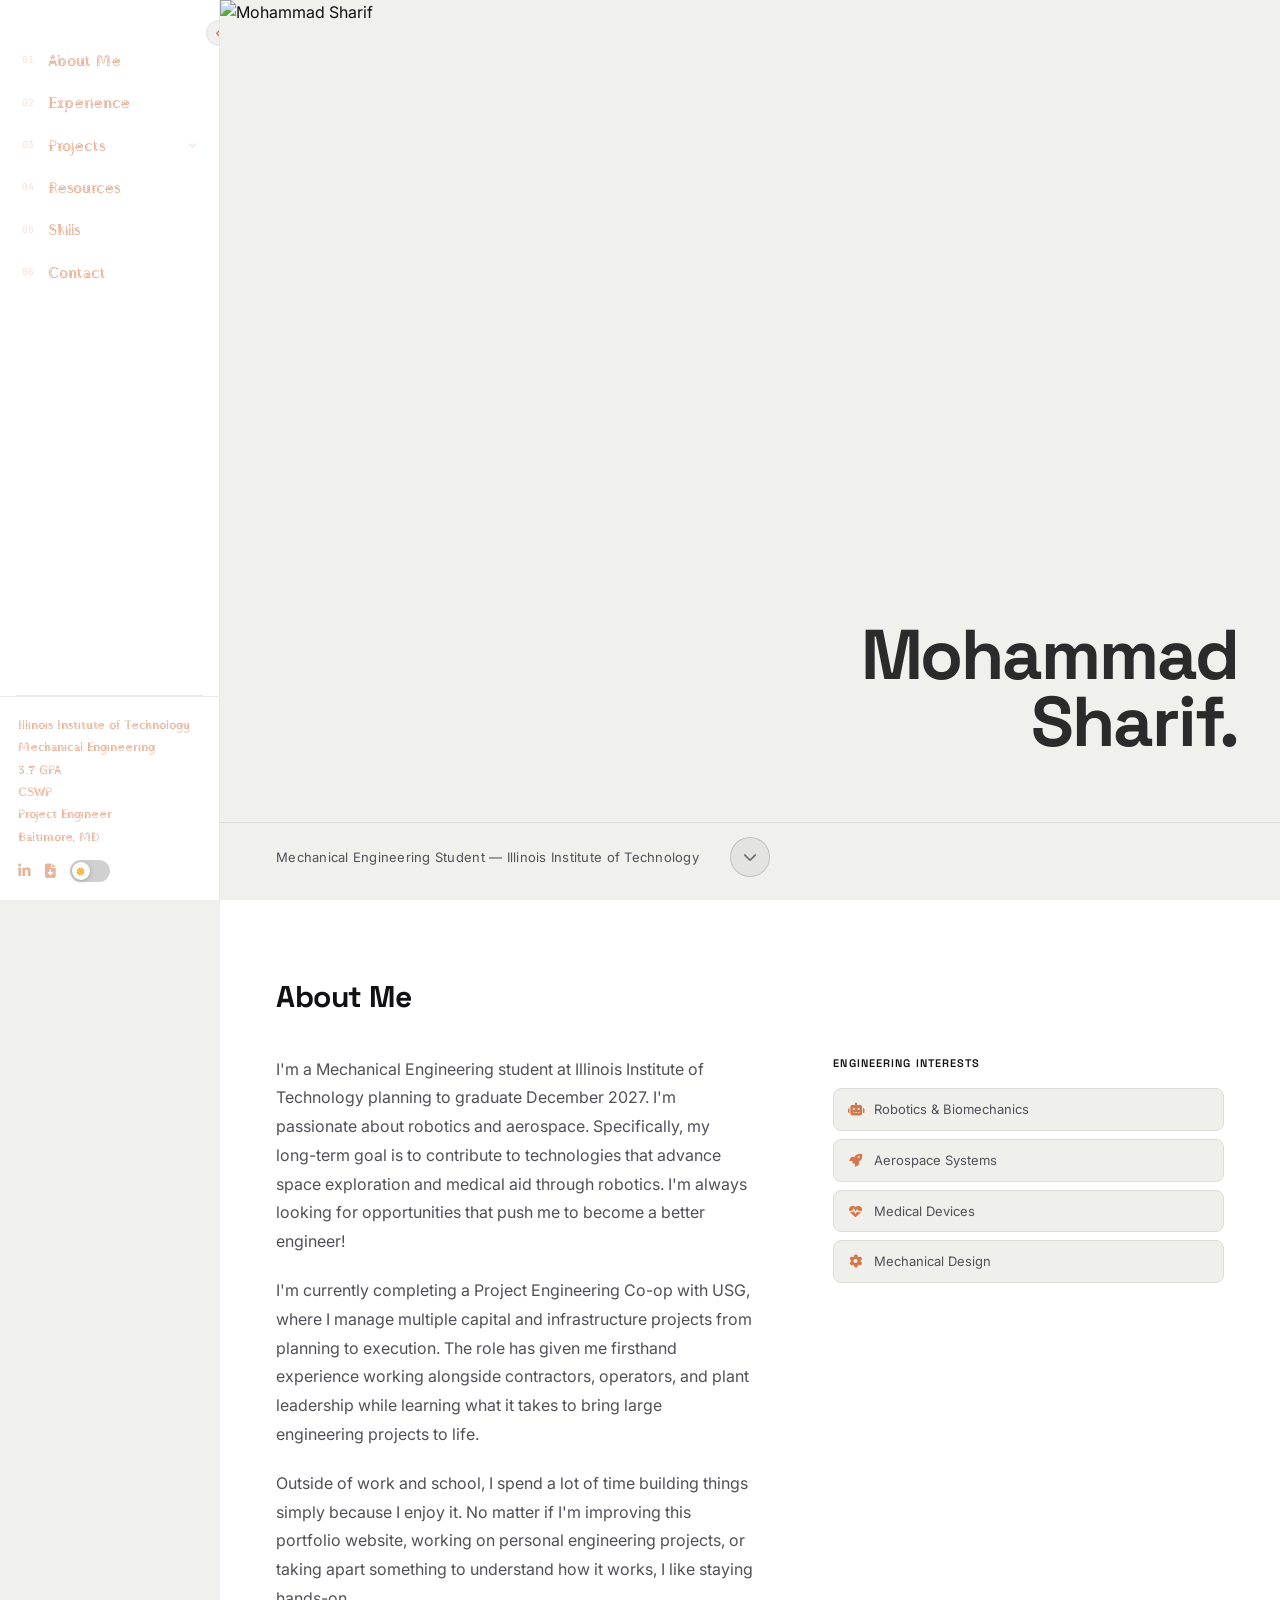
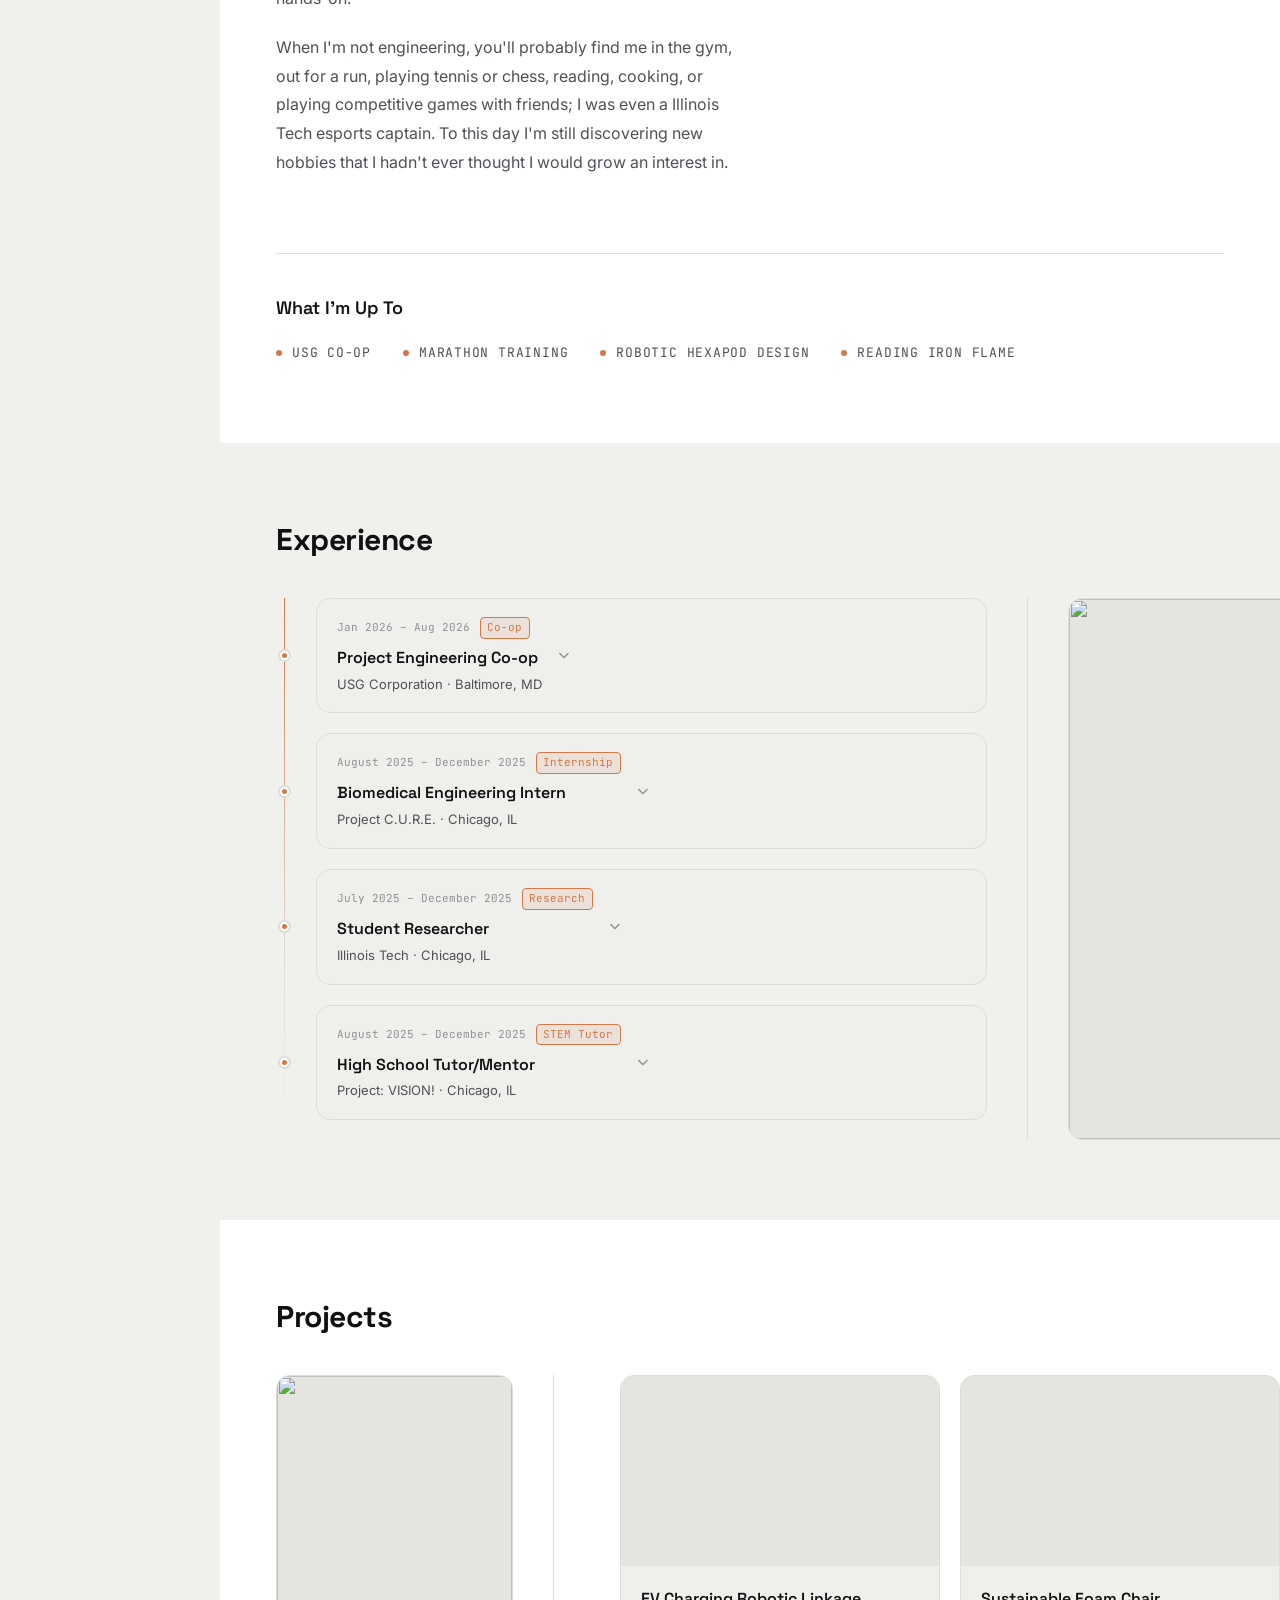
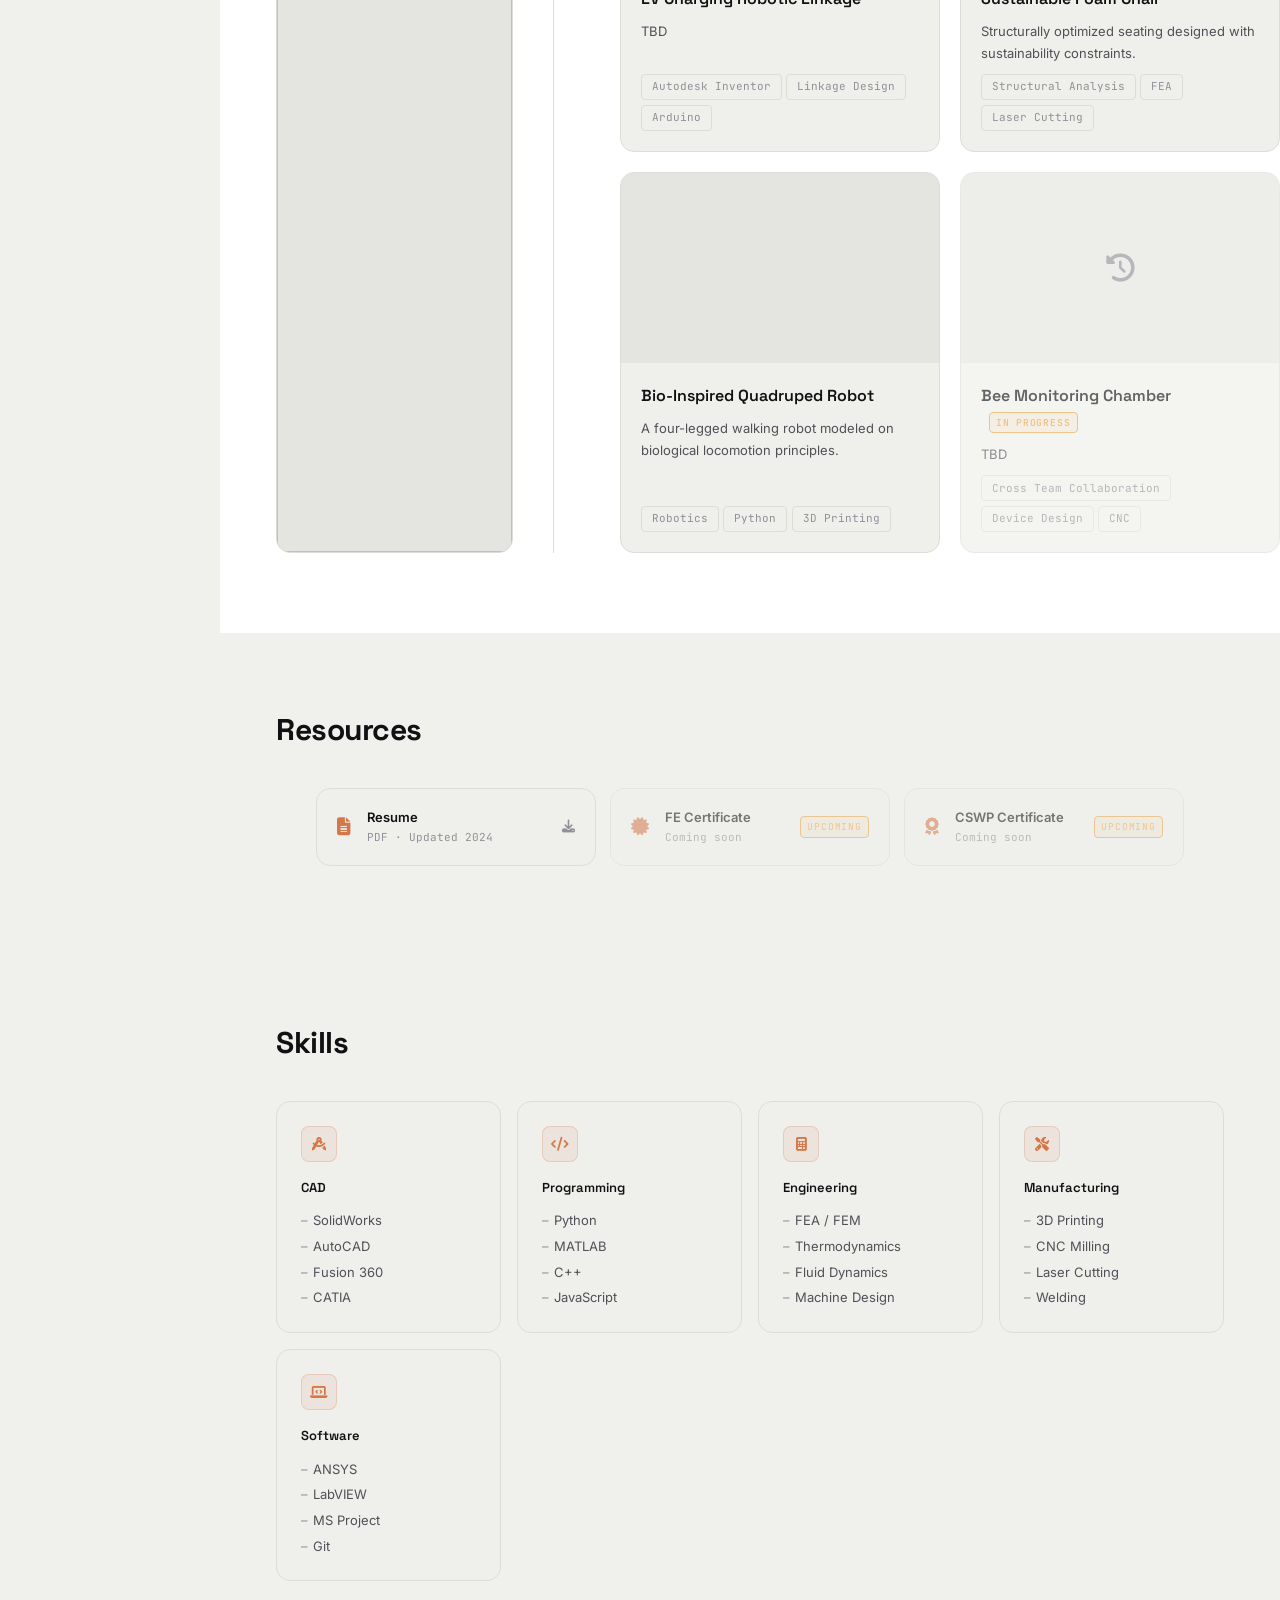
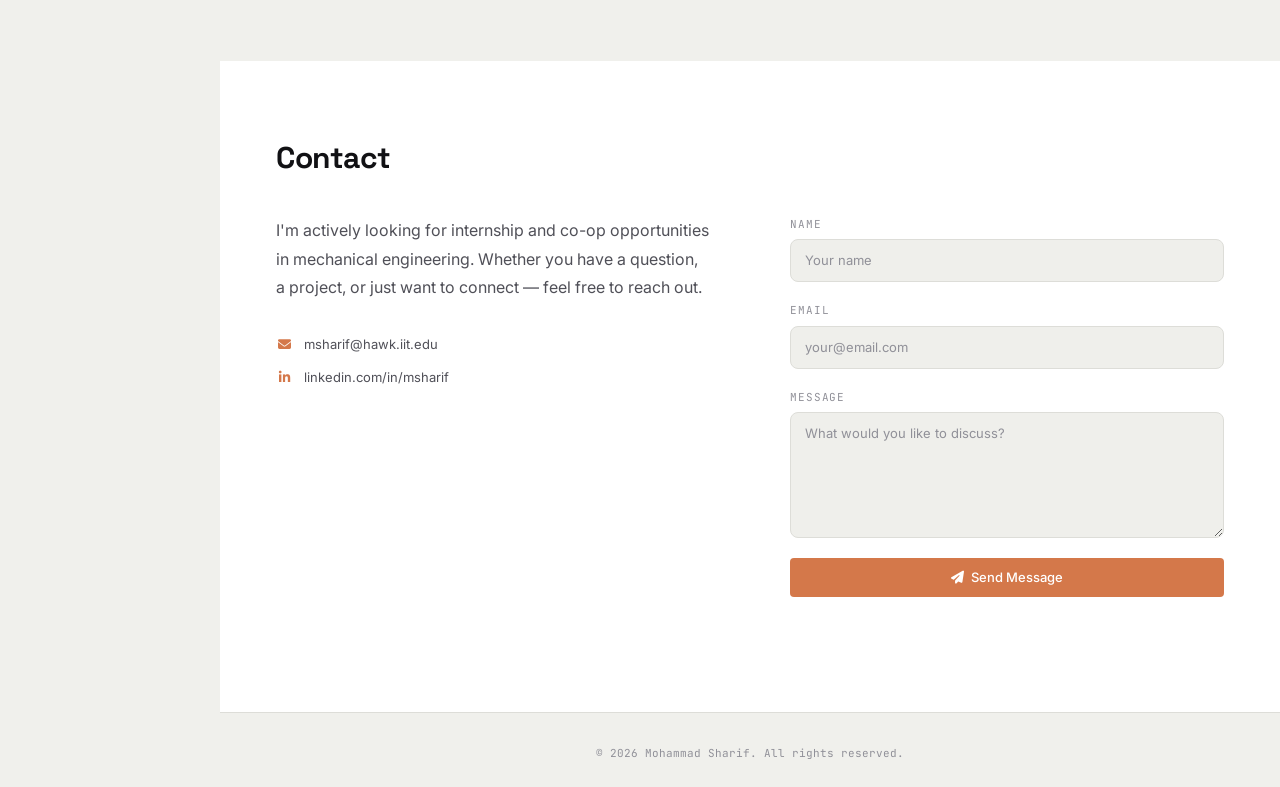
==== index.html @ 2b43ad0d "Update index.html" ====
<!DOCTYPE html>
<html lang="en">
<head>
  <meta charset="UTF-8" />
  <meta name="viewport" content="width=device-width, initial-scale=1.0" />
  <meta name="theme-color" content="#F0F0EC" />
  <meta name="apple-mobile-web-app-capable" content="yes" />
  <meta name="apple-mobile-web-app-status-bar-style" content="default" />
  <!--
    FAVICON / TAB ICON:
    Place your icon file at: assets/images/site-icon.png  (512x512 recommended)
    It will show on browser tabs, bookmarks, and iOS home screen.
    Supports .png, .ico, .svg
  -->
  <link rel="icon" type="image/png" href="assets/images/site-icon.png" />
  <link rel="apple-touch-icon" href="assets/images/site-icon.png" />
  <meta name="description" content="Mechanical Engineering Student Portfolio — Illinois Institute of Technology" />
  <title>Mohammad Sharif — Mechanical Engineering</title>
  <link rel="preconnect" href="https://fonts.googleapis.com" />
  <link rel="preconnect" href="https://fonts.gstatic.com" crossorigin />
  <link href="https://fonts.googleapis.com/css2?family=Agu+Display&family=Space+Grotesk:wght@300;400;500;600;700&family=Inter:wght@300;400;500;600&family=JetBrains+Mono:wght@400;500&display=swap" rel="stylesheet" />
  <link rel="stylesheet" href="https://cdnjs.cloudflare.com/ajax/libs/font-awesome/6.5.0/css/all.min.css" />
  <link rel="stylesheet" href="css/styles.css" />
  <link rel="stylesheet" href="css/animations.css" />
  <link rel="stylesheet" href="css/responsive.css" />
</head>
<body class="theme-light" data-sidebar="expanded">

  <!-- ═══ SIDEBAR ═══ -->
  <aside class="sidebar" id="sidebar" role="navigation" aria-label="Main navigation">

    <button class="sidebar__toggle" id="sidebarToggle" aria-label="Toggle sidebar" aria-expanded="true">
      <i class="fa-solid fa-chevron-left" aria-hidden="true"></i>
    </button>

    <!--
      SIDEBAR LOGO / PAGE ICON:
      Place your icon at: assets/images/site-icon.png
      Same image used for the browser tab favicon above.
      It shows centered in the sidebar. Hidden when sidebar collapses.
    -->
    <div class="sidebar__logo">
      <a href="#overview" aria-label="Back to top">
        <img src="assets/images/site-icon.png" alt="Mohammad Sharif" class="sidebar__logo-img" onerror="this.parentElement.style.display='none'" />
      </a>
    </div>

    <nav class="sidebar__nav" aria-label="Sections">
      <ul class="sidebar__nav-list" role="list">
        <li class="sidebar__nav-item">
          <a href="#about" class="sidebar__nav-link" data-section="about">
            <span class="sidebar__nav-num">01</span>
            <span class="sidebar__nav-label">About Me</span>
          </a>
        </li>
        <li class="sidebar__nav-item">
          <a href="#experience" class="sidebar__nav-link" data-section="experience">
            <span class="sidebar__nav-num">02</span>
            <span class="sidebar__nav-label">Experience</span>
          </a>
        </li>
        <li class="sidebar__nav-item sidebar__nav-item--dropdown">
          <button class="sidebar__nav-link sidebar__nav-link--dropdown" data-section="projects" aria-expanded="false" aria-controls="projMenu">
            <span class="sidebar__nav-num">03</span>
            <span class="sidebar__nav-label">Projects</span>
            <i class="fa-solid fa-chevron-down sidebar__nav-chevron" aria-hidden="true"></i>
          </button>
          <ul class="sidebar__dropdown" id="projMenu" role="list">
            <li><a href="projects/tomato-slicer.html" class="sidebar__dropdown-link">Tomato Slicer</a></li>
            <li><a href="projects/foam-chair.html"    class="sidebar__dropdown-link">Sustainable Foam Chair</a></li>
            <li><a href="projects/quadruped.html"     class="sidebar__dropdown-link">Bio-Inspired Quadruped</a></li>
            <li><a href="projects/senior-design.html" class="sidebar__dropdown-link sidebar__dropdown-link--muted">Future Senior Design</a></li>
          </ul>
        </li>
        <li class="sidebar__nav-item">
          <a href="#resources" class="sidebar__nav-link" data-section="resources">
            <span class="sidebar__nav-num">04</span>
            <span class="sidebar__nav-label">Resources</span>
          </a>
        </li>
        <li class="sidebar__nav-item">
          <a href="#skills" class="sidebar__nav-link" data-section="skills">
            <span class="sidebar__nav-num">05</span>
            <span class="sidebar__nav-label">Skills</span>
          </a>
        </li>
        <li class="sidebar__nav-item">
          <a href="#contact" class="sidebar__nav-link" data-section="contact">
            <span class="sidebar__nav-num">06</span>
            <span class="sidebar__nav-label">Contact</span>
          </a>
        </li>
      </ul>
    </nav>

    <div class="sidebar__progress-track" aria-hidden="true">
      <div class="sidebar__progress-bar" id="scrollProgress"></div>
    </div>

    <div class="sidebar__bottom">
      <div class="sidebar__credentials">
        <p>Illinois Institute of Technology</p>
        <p>Mechanical Engineering</p>
        <p>3.7 GPA</p>
        <p>CSWP</p>
        <p>Project Engineer</p>
        <p>Baltimore, MD</p>
      </div>
      <div class="sidebar__actions">
        <a href="https://linkedin.com" target="_blank" rel="noopener noreferrer" aria-label="LinkedIn">
          <i class="fa-brands fa-linkedin-in" aria-hidden="true"></i>
        </a>
        <!-- Resume tooltip on hover -->
        <a href="assets/pdf/resume.pdf" download class="sidebar__resume-link" aria-label="Download resume">
          <i class="fa-solid fa-file-arrow-down" aria-hidden="true"></i>
          <span class="sidebar__resume-tooltip">Download Resume</span>
        </a>
        <button class="theme-toggle" id="themeToggle" aria-label="Toggle dark/light mode" role="switch" aria-checked="false">
          <span class="theme-toggle__track">
            <span class="theme-toggle__thumb">
              <i class="fa-solid fa-moon  theme-toggle__icon theme-toggle__icon--dark"  aria-hidden="true"></i>
              <i class="fa-solid fa-sun   theme-toggle__icon theme-toggle__icon--light" aria-hidden="true"></i>
            </span>
          </span>
        </button>
      </div>
    </div>
  </aside>

  <!-- Hamburger -->
  <button class="hamburger" id="hamburger" aria-label="Open navigation" aria-expanded="false">
    <span class="hamburger__line"></span>
    <span class="hamburger__line"></span>
    <span class="hamburger__line"></span>
  </button>

  <div class="sidebar-overlay" id="sidebarOverlay" aria-hidden="true"></div>

  <!-- ═══ MAIN ═══ -->
  <main class="main-content" id="mainContent">

    <!-- ── HERO ── -->
    <section id="overview" class="section section--hero" aria-labelledby="heroName">

      <!-- Gradient background — full bleed, reaches top-left corner -->

      <!--
        HEADSHOT POSITION & SIZE:
        Edit these CSS properties in css/styles.css under .hero__photo-wrap and .hero__photo:
          top / left / right / bottom   → position on screen
          width / height                → size of the circular photo
          object-position               → crop position within circle (e.g. "top center", "center")
        The photo fills the entire hero section height as a background behind the name.
      -->
      <div class="hero__photo-wrap">
        <img
          src="assets/images/headshot.jpg"
          alt="Mohammad Sharif"
          class="hero__photo"
          id="heroPhoto"
          loading="eager"
        />
      </div>

      <!-- Name — in front of headshot, bottom-right -->
      <div class="hero__name-block">
        <h1 class="hero__name" id="heroName">
          <span>Mohammad</span>
          <span>Sharif.</span>
        </h1>
      </div>

      <!-- Scroll arrow -->
      <button class="hero__scroll-arrow" id="heroScrollArrow" aria-label="Scroll to About section">
        <i class="fa-solid fa-chevron-down" aria-hidden="true"></i>
      </button>

      <!-- Footer strip -->
      <div class="hero__footer">
        <p class="hero__tagline">Mechanical Engineering Student &mdash; Illinois Institute of Technology</p>
      </div>

    </section>

    <!-- ── ABOUT ── -->
    <section id="about" class="section section--about" aria-labelledby="aboutHeading">
      <div class="section__inner">
        <header class="section__header">
          <h2 class="section__title" id="aboutHeading">About Me</h2>
        </header>
        <div class="about__grid">
          <div class="about__bio">
            <p class="about__text">I'm a Mechanical Engineering student at Illinois Institute of Technology planning to graduate December 2027. I'm passionate about robotics and aerospace. Specifically, my long-term goal is to contribute to technologies that advance space exploration and medical aid through robotics. I'm always looking for opportunities that push me to become a better engineer!</p>
            <p class="about__text">I'm currently completing a Project Engineering Co-op with USG, where I manage multiple capital and infrastructure projects from planning to execution. The role has given me firsthand experience working alongside contractors, operators, and plant leadership while learning what it takes to bring large engineering projects to life.</p>
            <p class="about__text">Outside of work and school, I spend a lot of time building things simply because I enjoy it. No matter if I'm improving this portfolio website, working on personal engineering projects, or taking apart something to understand how it works, I like staying hands-on.</p>
            <p class="about__text">When I'm not engineering, you'll probably find me in the gym, out for a run, playing tennis or chess, reading, cooking, or playing competitive games with friends; I was even a Illinois Tech esports captain. To this day I'm still discovering new hobbies that I hadn't ever thought I would grow an interest in.</p>
          </div>
          <div class="about__interests">
            <h3 class="about__interests-title">Engineering Interests</h3>
            <ul class="about__interests-list" role="list">
              <li class="about__interest-item"><i class="fa-solid fa-robot"></i><span>Robotics &amp; Biomechanics</span></li>
              <li class="about__interest-item"><i class="fa-solid fa-rocket"></i><span>Aerospace Systems</span></li>
              <li class="about__interest-item"><i class="fa-solid fa-heart-pulse"></i><span>Medical Devices</span></li>
              <li class="about__interest-item"><i class="fa-solid fa-gear"></i><span>Mechanical Design</span></li>
            </ul>
          </div>
        </div>
        <div class="about__status">
          <h3 class="about__status-heading">What I'm Up To</h3>
          <ul class="about__status-list" role="list">
            <li class="about__status-item"><span class="about__status-dot"></span>USG CO-OP</li>
            <li class="about__status-item"><span class="about__status-dot"></span>Marathon Training</li>
            <li class="about__status-item"><span class="about__status-dot"></span>Robotic Hexapod Design</li>
            <li class="about__status-item"><span class="about__status-dot"></span>Reading Iron Flame</li>
          </ul>
        </div>
      </div>
    </section>

    <!-- ── EXPERIENCE ── -->
    <section id="experience" class="section section--experience" aria-labelledby="expHeading">
      <div class="section__inner">
        <header class="section__header">
          <h2 class="section__title" id="expHeading">Experience</h2>
        </header>

        <!--
          75/25 SPLIT LAYOUT
          Left column (.section__col--main, 75%)  → existing timeline content, untouched.
          Right column (.section__col--image, 25%) → side image panel, sticks while you scroll the timeline.
          To swap the image, change the src on .section__col-img below.
          (Each individual timeline card still has its own data-bg-img / primary image — unrelated to this panel.)
        -->
        <div class="section__columns">
          <div class="section__col section__col--main">
            <div class="timeline">

          <!-- ══ USG ══
               To change images, update these paths:
               data-bg-img        → semi-transparent card background image (right side)
               data-primary-img   → main photo shown when card is expanded
               data-gallery       → JSON array of gallery image paths
          -->
          <article id="usg" class="timeline__item"
            data-bg-img="assets/images/exp-usg-bg.jpg"
            data-primary-img="assets/images/exp-usg-team.jpg"
            data-gallery='["assets/images/exp-usg-1.jpg","assets/images/exp-usg-2.jpg","assets/images/exp-usg-3.jpg"]'
            aria-labelledby="usgTitle">
            <div class="timeline__marker" aria-hidden="true"></div>
            <div class="timeline__card" tabindex="0" role="button" aria-expanded="false" aria-controls="usgBody">

              <!-- Background image — semi-transparent, right side of card -->
              <div class="timeline__card-bg" aria-hidden="true">
                <img class="timeline__card-bg-img" src="assets/images/exp-usg-bg.jpg" alt="" onerror="this.parentElement.style.display='none'" />
              </div>

              <div class="timeline__card-header">
                <div class="timeline__card-thumb" aria-hidden="true">
                  <img src="assets/images/exp-usg-thumb.jpg" alt="" class="timeline__card-thumb-img" onerror="this.parentElement.style.display='none'" />
                </div>
                <div class="timeline__card-header-text">
                  <div class="timeline__card-meta">
                    <span class="timeline__date">Jan 2026 – Aug 2026</span>
                    <span class="timeline__type">Co-op</span>
                  </div>
                  <h3 class="timeline__card-title" id="usgTitle">Project Engineering Co-op</h3>
                  <p class="timeline__card-org">USG Corporation · Baltimore, MD</p>
                </div>
                <i class="fa-solid fa-chevron-down timeline__card-chevron" aria-hidden="true"></i>
              </div>

              <div class="timeline__card-body" id="usgBody" hidden>
                <!-- Expanded layout: text left, primary image right -->
                <div class="timeline__card-expanded">
                  <div class="timeline__card-expanded-text">
                    <p class="timeline__card-overview">As a Project Engineering Co-op at USG, I've been responsible for managing capital, infrastructure, and continuous improvement projects from initial planning through execution. My work includes defining and creating project scopes, coordinating with contractors and plant leadership, reviewing technical documentation, and overseeing site work to ensure projects are completed safely and efficiently. Some of my largest responsibilities include owning the development and execution planning of a $340,000 capital project, and managing a $3,000,000 capital project; both projects aim at improving long term manufacturing operations in their respective departments.</p>
                    <p class="timeline__card-overview">Working in a manufacturing facility has given me a much better understanding of how every decision can impact production, maintenance, safety, and the people who keep a plant running. Every project requires balancing technical requirements with budgets, schedules, and plant-wide collaboration, making the experience both challenging and rewarding.</p>
                    <div class="timeline__tags">
                      <span class="tag">Project Management</span>
                      <span class="tag">Solidworks & DraftCAD</span>
                      <span class="tag">Continuous Improvement</span>
                      <span class="tag">Manufacturing Processes</span>
                    </div>
                  </div>
                  <!-- Primary image with gallery button -->
                  <div class="timeline__card-primary-img-wrap">
                    <img src="assets/images/exp-usg-team.jpg" alt="USG team" class="timeline__card-primary-img" onerror="this.parentElement.classList.add('is-empty')" />
                    <button class="gallery-trigger" aria-label="View gallery" data-gallery-id="usg">
                      <i class="fa-solid fa-images"></i>
                      <span>Gallery</span>
                    </button>
                  </div>
                </div>
              </div>
            </div>
          </article>

          <!-- ══ C.U.R.E. ══ -->
          <article id="cure" class="timeline__item"
            data-bg-img="assets/images/exp-cure-bg.jpg"
            data-primary-img="assets/images/exp-cure-team.jpg"
            data-gallery='["assets/images/exp-cure-1.jpg","assets/images/exp-cure-2.jpg"]'
            aria-labelledby="cureTitle">
            <div class="timeline__marker" aria-hidden="true"></div>
            <div class="timeline__card" tabindex="0" role="button" aria-expanded="false" aria-controls="cureBody">

              <div class="timeline__card-bg" aria-hidden="true">
                <img class="timeline__card-bg-img" src="assets/images/exp-cure-bg.jpg" alt="" onerror="this.parentElement.style.display='none'" />
              </div>

              <div class="timeline__card-header">
                <div class="timeline__card-thumb" aria-hidden="true">
                  <img src="assets/images/exp-cure-thumb.jpg" alt="" class="timeline__card-thumb-img" onerror="this.parentElement.style.display='none'" />
                </div>
                <div class="timeline__card-header-text">
                  <div class="timeline__card-meta">
                    <span class="timeline__date">August 2025 – December 2025</span>
                    <span class="timeline__type">Internship</span>
                  </div>
                  <h3 class="timeline__card-title" id="cureTitle">Biomedical Engineering Intern</h3>
                  <p class="timeline__card-org">Project C.U.R.E. · Chicago, IL</p>
                </div>
                <i class="fa-solid fa-chevron-down timeline__card-chevron" aria-hidden="true"></i>
              </div>

              <div class="timeline__card-body" id="cureBody" hidden>
                <div class="timeline__card-expanded">
                  <div class="timeline__card-expanded-text">
                    <p class="timeline__card-overview">As a Biomedical Engineering Intern at Project C.U.R.E., I was responsible for ensuring the quality, and functionality of donated medical equipment from external healthcare facilities. During this experience, I repaired over 100 pieces of biomedical equipment using standard work instructions. Additionally, I determined the equipment's repair feasibility by identifying missing components, and estimating costs to determine whether refurbishment was justified.</p>
                    <p class="timeline__card-overview">Some of the equipment I worked with includes ICU beds, gurneys, infusion pumps, oxygen concentrators, and electrosurgical units. This experience felt highly rewarding as I contributed to 3 international shipments to under-resourced hospitals in developing countries.</p>
                    <div class="timeline__tags">
                      <span class="tag">Medical Devices</span>
                      <span class="tag">Quality Assurance</span>
                      <span class="tag">Humanitarian Aid</span>
                    </div>
                  </div>
                  <div class="timeline__card-primary-img-wrap">
                    <img src="assets/images/exp-cure-team.jpg" alt="C.U.R.E. team" class="timeline__card-primary-img" onerror="this.parentElement.classList.add('is-empty')" />
                    <button class="gallery-trigger" aria-label="View gallery" data-gallery-id="cure">
                      <i class="fa-solid fa-images"></i>
                      <span>Gallery</span>
                    </button>
                  </div>
                </div>
              </div>
            </div>
          </article>

          <!-- ══ LEADERSHIP ══ -->
          <article id="leadership" class="timeline__item"
            data-bg-img="assets/images/exp-leadership-bg.jpg"
            data-primary-img="assets/images/exp-leadership-team.jpg"
            data-gallery='["assets/images/exp-leadership-1.jpg","assets/images/exp-leadership-2.jpg"]'
            aria-labelledby="leaderTitle">
            <div class="timeline__marker" aria-hidden="true"></div>
            <div class="timeline__card" tabindex="0" role="button" aria-expanded="false" aria-controls="leaderBody">

              <div class="timeline__card-bg" aria-hidden="true">
                <img class="timeline__card-bg-img" src="assets/images/exp-leadership-bg.jpg" alt="" onerror="this.parentElement.style.display='none'" />
              </div>

              <div class="timeline__card-header">
                <div class="timeline__card-thumb" aria-hidden="true">
                  <img src="assets/images/exp-leadership-thumb.jpg" alt="" class="timeline__card-thumb-img" onerror="this.parentElement.style.display='none'" />
                </div>
                <div class="timeline__card-header-text">
                  <div class="timeline__card-meta">
                    <span class="timeline__date"> July 2025 – December 2025</span>
                    <span class="timeline__type">Research</span>
                  </div>
                  <h3 class="timeline__card-title" id="leaderTitle">Student Researcher</h3>
                  <p class="timeline__card-org">Illinois Tech · Chicago, IL</p>
                </div>
                <i class="fa-solid fa-chevron-down timeline__card-chevron" aria-hidden="true"></i>
              </div>

              <div class="timeline__card-body" id="leaderBody" hidden>
                <div class="timeline__card-expanded">
                  <div class="timeline__card-expanded-text">
                    <p class="timeline__card-overview">As a Student Researcher at the Illinois Institute of Technology, I conducted research on existing produce slicers and developed a cost-effective yet consumer-friendly design. The design contained simplified components for improved usability and maintenance. Additionally, I created CAD models, technical drawings, animations, and exploded assemblies in SolidWorks to support the full design and development process.</p>
                    <p class="timeline__card-overview">I built and tested 8+ iterative prototypes and optimized performance across multiple metrics, incorporating fabrication, 3D printing, FEA, blade analysis, and material considerations. I also organized technical documentation and reports in Overleaf, summarizing design outcomes and research findings for review and potential patent submission.</p>
                    <p class="timeline__card-overview">Due to the pending patent, I cannot share much information, however a prototype image is shown on my experience tab.</p>
                    <div class="timeline__tags">
                      <span class="tag">Equipment Design</span>
                      <span class="tag">Multifaceted Research</span>
                      <span class="tag">Technical Documentation</span>
                    </div>
                  </div>
                  <div class="timeline__card-primary-img-wrap">
                    <img src="assets/images/exp-leadership-team.jpg" alt="Leadership team" class="timeline__card-primary-img" onerror="this.parentElement.classList.add('is-empty')" />
                    <button class="gallery-trigger" aria-label="View gallery" data-gallery-id="leadership">
                      <i class="fa-solid fa-images"></i>
                      <span>Gallery</span>
                    </button>
                  </div>
                </div>
              </div>
            </div>
          </article>

          <article id="vision" class="timeline__item"
            data-bg-img="assets/images/exp-vision-bg.jpg"
            data-primary-img="assets/images/exp-vision-team.jpg"
            data-gallery='["assets/images/exp-vision-1.jpg","assets/images/exp-vision-2.jpg","assets/images/exp-vision-3.jpg"]'
            aria-labelledby="visionTitle">
            <div class="timeline__marker" aria-hidden="true"></div>
            <div class="timeline__card" tabindex="0" role="button" aria-expanded="false" aria-controls="visionBody">

              <!-- Background image — semi-transparent, right side of card -->
              <div class="timeline__card-bg" aria-hidden="true">
                <img class="timeline__card-bg-img" src="assets/images/exp-vision-bg.jpg" alt="" onerror="this.parentElement.style.display='none'" />
              </div>

              <div class="timeline__card-header">
                <div class="timeline__card-thumb" aria-hidden="true">
                  <img src="assets/images/exp-vision-thumb.jpg" alt="" class="timeline__card-thumb-img" onerror="this.parentElement.style.display='none'" />
                </div>
                <div class="timeline__card-header-text">
                  <div class="timeline__card-meta">
                    <span class="timeline__date">August 2025 – December 2025</span>
                    <span class="timeline__type">STEM Tutor</span>
                  </div>
                  <h3 class="timeline__card-title" id="visionTitle">High School Tutor/Mentor</h3>
                  <p class="timeline__card-org">Project: VISION! · Chicago, IL</p>
                </div>
                <i class="fa-solid fa-chevron-down timeline__card-chevron" aria-hidden="true"></i>
              </div>

              <div class="timeline__card-body" id="visionBody" hidden>
                <!-- Expanded layout: text left, primary image right -->
                <div class="timeline__card-expanded">
                  <div class="timeline__card-expanded-text">
                    <p class="timeline__card-overview">As a High School Tutor at Project: VISION, I supported students in AP-level STEM coursework, primarily in Calculus and Physics, while also assisting with SAT preparation. I provided academic and personal mentorship, college guidance, and structured learning plans tailored to individual student needs.</p>
                    <p class="timeline__card-overview">In addition to tutoring, I helped foster student engagement by informally building a chess community that was as competitive as it was supportive.</p>
                    <div class="timeline__tags">
                      <span class="tag">STEM Instruction</span>
                      <span class="tag">Youth Development</span>
                      <span class="tag">Academic Mentorship</span>
                      <span class="tag">College Prep</span>
                    </div>
                  </div>
                  <!-- Primary image with gallery button -->
                  <div class="timeline__card-primary-img-wrap">
                    <img src="assets/images/exp-vision-team.jpg" alt="USG team" class="timeline__card-primary-img" onerror="this.parentElement.classList.add('is-empty')" />
                    <button class="gallery-trigger" aria-label="View gallery" data-gallery-id="vision">
                      <i class="fa-solid fa-images"></i>
                      <span>Gallery</span>
                    </button>
                  </div>
                </div>
              </div>
            </div>
          </article>

        </div>
          </div>

          <div class="section__col-divider" aria-hidden="true"></div>

          <!-- Right column (25%) — side image for the Experience section -->
          <aside class="section__col section__col--image" aria-hidden="true">
            <div class="section__col-img-wrap">
              <img src="assets/images/experience_bg.jpg" alt="" class="section__col-img" loading="lazy" />
            </div>
          </aside>
        </div>

      </div>
    </section>

    <!-- ── PROJECTS — centered like resources ── -->
    <section id="projects" class="section section--projects" aria-labelledby="projectsHeading">
      <div class="section__inner">
        <header class="section__header">
          <h2 class="section__title" id="projectsHeading">Projects</h2>
        </header>

        <!--
          25/75 SPLIT LAYOUT (reversed from Experience) — image on the LEFT, content on the RIGHT,
          so this section doesn't look symmetrical to Experience above it.
          .section__columns--reverse handles the reordering via CSS; the HTML order below
          doesn't need to change — image markup stays last, CSS flips it visually to the left.
        -->
        <div class="section__columns section__columns--reverse">
          <div class="section__col section__col--main">
            <div class="projects__grid">
          <a href="projects/tomato-slicer.html" class="project-card">
            <div class="project-card__image-wrap">
              <img src="assets/images/tomato-slicer.jpg" alt="Tomato slicer" class="project-card__image" loading="lazy" />
              <div class="project-card__overlay"><i class="fa-solid fa-arrow-up-right-from-square"></i></div>
            </div>
            <div class="project-card__body">
              <h3 class="project-card__title">EV Charging Robotic Linkage</h3>
              <p class="project-card__desc">TBD</p>
              <div class="project-card__tags"><span class="tag">Autodesk Inventor</span><span class="tag">Linkage Design</span><span class="tag">Arduino</span></div>
            </div>
          </a>
          <a href="projects/foam-chair.html" class="project-card">
            <div class="project-card__image-wrap">
              <img src="assets/images/foam-chair.jpg" alt="Foam chair" class="project-card__image" loading="lazy" />
              <div class="project-card__overlay"><i class="fa-solid fa-arrow-up-right-from-square"></i></div>
            </div>
            <div class="project-card__body">
              <h3 class="project-card__title">Sustainable Foam Chair</h3>
              <p class="project-card__desc">Structurally optimized seating designed with sustainability constraints.</p>
              <div class="project-card__tags"><span class="tag">Structural Analysis</span><span class="tag">FEA</span><span class="tag">Laser Cutting</span></div>
            </div>
          </a>
          <a href="projects/quadruped.html" class="project-card">
            <div class="project-card__image-wrap">
              <img src="assets/images/quadruped.jpg" alt="Quadruped robot" class="project-card__image" loading="lazy" />
              <div class="project-card__overlay"><i class="fa-solid fa-arrow-up-right-from-square"></i></div>
            </div>
            <div class="project-card__body">
              <h3 class="project-card__title">Bio-Inspired Quadruped Robot</h3>
              <p class="project-card__desc">A four-legged walking robot modeled on biological locomotion principles.</p>
              <div class="project-card__tags"><span class="tag">Robotics</span><span class="tag">Python</span><span class="tag">3D Printing</span></div>
            </div>
          </a>
          <a href="projects/senior-design.html" class="project-card project-card--upcoming">
            <div class="project-card__image-wrap project-card__image-wrap--placeholder">
              <i class="fa-solid fa-clock-rotate-left project-card__placeholder-icon"></i>
            </div>
            <div class="project-card__body">
              <h3 class="project-card__title">Bee Monitoring Chamber <span class="badge badge--wip">In Progress</span></h3>
              <p class="project-card__desc">TBD</p>
              <div class="project-card__tags"><span class="tag">Cross Team Collaboration</span><span class="tag">Device Design</span><span class="tag">CNC</span></div>
            </div>
          </a>
            </div>
          </div>

          <div class="section__col-divider" aria-hidden="true"></div>

          <!-- Image column — appears on the LEFT via .section__columns--reverse -->
          <aside class="section__col section__col--image" aria-hidden="true">
            <div class="section__col-img-wrap">
              <img src="assets/images/project_bg.jpg" alt="" class="section__col-img" loading="lazy" />
            </div>
          </aside>
        </div>

      </div>
    </section>

    <!-- ── RESOURCES ── -->
    <section id="resources" class="section section--resources" aria-labelledby="resourcesHeading">
      <div class="section__inner">
        <header class="section__header">
          <h2 class="section__title" id="resourcesHeading">Resources</h2>
        </header>
        <div class="resources__grid">
          <a href="assets/pdf/resume.pdf" download class="resource-card"><i class="fa-solid fa-file-lines resource-card__icon"></i><div class="resource-card__info"><h3 class="resource-card__title">Resume</h3><p class="resource-card__meta">PDF · Updated 2024</p></div><i class="fa-solid fa-download resource-card__action"></i></a>
          <div class="resource-card resource-card--upcoming"><i class="fa-solid fa-certificate resource-card__icon"></i><div class="resource-card__info"><h3 class="resource-card__title">FE Certificate</h3><p class="resource-card__meta">Coming soon</p></div><span class="badge badge--wip">Upcoming</span></div>
          <div class="resource-card resource-card--upcoming"><i class="fa-solid fa-award resource-card__icon"></i><div class="resource-card__info"><h3 class="resource-card__title">CSWP Certificate</h3><p class="resource-card__meta">Coming soon</p></div><span class="badge badge--wip">Upcoming</span></div>

        </div>
      </div>
    </section>

    <!-- ── SKILLS (section 06) ── -->
    <section id="skills" class="section section--skills" aria-labelledby="skillsHeading">
      <div class="section__inner">
        <header class="section__header">
          <h2 class="section__title" id="skillsHeading">Skills</h2>
        </header>
        <div class="skills__grid">
          <div class="skill-card"><div class="skill-card__icon-wrap"><i class="fa-solid fa-drafting-compass"></i></div><h3 class="skill-card__title">CAD</h3><ul class="skill-card__list"><li>SolidWorks</li><li>AutoCAD</li><li>Fusion 360</li><li>CATIA</li></ul></div>
          <div class="skill-card"><div class="skill-card__icon-wrap"><i class="fa-solid fa-code"></i></div><h3 class="skill-card__title">Programming</h3><ul class="skill-card__list"><li>Python</li><li>MATLAB</li><li>C++</li><li>JavaScript</li></ul></div>
          <div class="skill-card"><div class="skill-card__icon-wrap"><i class="fa-solid fa-calculator"></i></div><h3 class="skill-card__title">Engineering</h3><ul class="skill-card__list"><li>FEA / FEM</li><li>Thermodynamics</li><li>Fluid Dynamics</li><li>Machine Design</li></ul></div>
          <div class="skill-card"><div class="skill-card__icon-wrap"><i class="fa-solid fa-screwdriver-wrench"></i></div><h3 class="skill-card__title">Manufacturing</h3><ul class="skill-card__list"><li>3D Printing</li><li>CNC Milling</li><li>Laser Cutting</li><li>Welding</li></ul></div>
          <div class="skill-card"><div class="skill-card__icon-wrap"><i class="fa-solid fa-laptop-code"></i></div><h3 class="skill-card__title">Software</h3><ul class="skill-card__list"><li>ANSYS</li><li>LabVIEW</li><li>MS Project</li><li>Git</li></ul></div>
        </div>
      </div>
    </section>

    <!-- ── CONTACT (section 07) ── -->
    <section id="contact" class="section section--contact" aria-labelledby="contactHeading">
      <div class="section__inner">
        <header class="section__header">
          <h2 class="section__title" id="contactHeading">Contact</h2>
        </header>
        <div class="contact__grid">
          <div class="contact__card">
            <p class="contact__intro">I'm actively looking for internship and co-op opportunities in mechanical engineering. Whether you have a question, a project, or just want to connect — feel free to reach out.</p>
            <ul class="contact__links" role="list">
              <li><a href="mailto:msharif@hawk.iit.edu" class="contact__link"><i class="fa-solid fa-envelope"></i>msharif@hawk.iit.edu</a></li>
              <li><a href="https://linkedin.com" target="_blank" rel="noopener noreferrer" class="contact__link"><i class="fa-brands fa-linkedin-in"></i>linkedin.com/in/msharif</a></li>
            </ul>
          </div>
          <form class="contact__form" id="contactForm" novalidate data-email="mohashah1213@gmail.com">
            <div class="form-group"><label for="contactName" class="form-label">Name</label><input type="text" id="contactName" name="name" class="form-input" placeholder="Your name" autocomplete="name" required /></div>
            <div class="form-group"><label for="contactEmail" class="form-label">Email</label><input type="email" id="contactEmail" name="email" class="form-input" placeholder="your@email.com" autocomplete="email" required /></div>
            <div class="form-group"><label for="contactMessage" class="form-label">Message</label><textarea id="contactMessage" name="message" class="form-input form-textarea" placeholder="What would you like to discuss?" rows="5" required></textarea></div>
            <button type="submit" class="btn btn--primary btn--full"><i class="fa-solid fa-paper-plane"></i>Send Message</button>
            <p class="contact__form-note" role="status" id="formStatus" aria-live="polite"></p>
          </form>
        </div>
      </div>
    </section>

    <footer class="site-footer">
      <p class="site-footer__text">&copy; 2026 Mohammad Sharif. All rights reserved.</p>
    </footer>

  </main>

  <!-- ═══ LIGHTBOX ═══ -->
  <div class="lightbox" id="lightbox" role="dialog" aria-modal="true" aria-label="Image gallery" hidden>
    <div class="lightbox__backdrop" id="lightboxBackdrop"></div>
    <div class="lightbox__inner">
      <button class="lightbox__close" id="lightboxClose" aria-label="Close gallery">
        <i class="fa-solid fa-xmark"></i>
      </button>
      <button class="lightbox__arrow lightbox__arrow--prev" id="lightboxPrev" aria-label="Previous image">
        <i class="fa-solid fa-chevron-left"></i>
      </button>
      <div class="lightbox__stage">
        <img class="lightbox__img" id="lightboxImg" src="" alt="Gallery image" />
      </div>
      <button class="lightbox__arrow lightbox__arrow--next" id="lightboxNext" aria-label="Next image">
        <i class="fa-solid fa-chevron-right"></i>
      </button>
      <div class="lightbox__footer">
        <span class="lightbox__counter" id="lightboxCounter">1 / 1</span>
        <div class="lightbox__thumbs" id="lightboxThumbs"></div>
      </div>
    </div>
  </div>

  <script src="js/theme.js"></script>
  <script src="js/navigation.js"></script>
  <script src="js/animations.js"></script>
  <script src="js/main.js"></script>
  <script src="js/gallery.js"></script>
</body>
</html>
---- css/styles.css ----
/* ═══════════════════════════════════════════════════════════════════
   styles.css
═══════════════════════════════════════════════════════════════════ */

/* ── TOKENS ───────────────────────────────────────────────────── */
:root {
  --color-bg:           #0A0A0F;
  --color-surface:      #111118;
  --color-surface-2:    #1A1A26;
  --color-surface-3:    #222232;
  --color-border:       #252538;
  --color-border-light: #32324A;
  --color-text-primary:   #EEEEF4;
  --color-text-secondary: #8888A0;
  --color-text-muted:     #52526A;

  --primary:        #C8693A;
  --secondary:      #E8955A;
  --accent:         #D4784A;
  --gradient-start: #C8693A;
  --gradient-mid:   #E8A070;
  --gradient-end:   #8B4A2E;
  --sidebar-accent: var(--accent);

  --color-accent:      var(--accent);
  --color-accent-dim:  rgba(200,105,58,0.12);
  --color-accent-glow: rgba(200,105,58,0.22);
  --color-accent-2:    var(--gradient-end);
  --color-success: #4CAF91;
  --color-warning: #E8A44A;

  --font-display: 'Space Grotesk', system-ui, sans-serif;
  --font-body:    'Inter', system-ui, sans-serif;
  --font-mono:    'JetBrains Mono', monospace;
  --font-sidebar: 'Agu Display', system-ui, sans-serif;

  --text-xs:   0.6875rem;
  --text-sm:   0.8125rem;
  --text-base: 1rem;
  --text-lg:   1.125rem;
  --text-xl:   1.25rem;
  --text-2xl:  1.5rem;
  --text-3xl:  1.875rem;
  --text-hero: clamp(2.8rem, 5.5vw, 5rem);

  --sidebar-width:           220px;
  --sidebar-width-collapsed: 56px;
  --sidebar-transition:      0.3s cubic-bezier(0.4,0,0.2,1);
  --content-max-width:       1100px;

  --radius-sm:   4px;
  --radius-md:   8px;
  --radius-lg:   14px;
  --radius-full: 9999px;

  --ease-out: cubic-bezier(0.0,0.0,0.2,1);
  --dur-fast: 0.14s;
  --dur-base: 0.22s;
  --dur-slow: 0.4s;
}

body.theme-light {
  --color-bg:             #F0F0EC;
  --color-surface:        #FFFFFF;
  --color-surface-2:      #EFEFEB;
  --color-surface-3:      #E4E4E0;
  --color-border:         #DDDDD8;
  --color-border-light:   #CACAC5;
  --color-text-primary:   #111114;
  --color-text-secondary: #505058;
  --color-text-muted:     #909098;
}

/* Dark sidebar transitions with page */
body.theme-dark .sidebar                  { background: #18181F !important; border-right-color: #2A2A3A !important; }
body.theme-dark .sidebar__toggle          { background: #26262E !important; border-color: #36364A !important; }
body.theme-dark .sidebar__bottom          { border-top-color: #2A2A3A !important; }
body.theme-dark .sidebar__progress-track  { background: #2A2A3A !important; }

/* ── RESET ────────────────────────────────────────────────────── */
*, *::before, *::after { box-sizing: border-box; margin: 0; padding: 0; }
html { scroll-behavior: smooth; -webkit-text-size-adjust: 100%; }
body { background: var(--color-bg); color: var(--color-text-primary); font-family: var(--font-body); font-size: 1rem; line-height: 1.6; -webkit-font-smoothing: antialiased; overflow-x: hidden; }
a  { color: inherit; text-decoration: none; }
ul { list-style: none; }
img, video { display: block; max-width: 100%; }
button { cursor: pointer; background: none; border: none; color: inherit; font: inherit; }
input, textarea { font: inherit; }
:focus-visible { outline: 2px solid var(--accent); outline-offset: 3px; border-radius: var(--radius-sm); }
::selection { background: rgba(200,105,58,0.18); }
.skip-link { position: fixed; top: -100%; left: 1rem; z-index: 9999; background: var(--accent); color: #fff; padding: 0.5rem 1rem; border-radius: var(--radius-md); font-size: var(--text-sm); font-weight: 600; }
.skip-link:focus { top: 1rem; }

/* ── PAGE SHELL ───────────────────────────────────────────────── */
.sidebar {
  position: fixed; top: 0; left: 0; height: 100vh;
  width: var(--sidebar-width);
  background: #FFFFFF;
  border-right: 1px solid #E8E8E8;
  display: flex; flex-direction: column;
  z-index: 100;
  transition: width var(--sidebar-transition), background var(--dur-slow), border-color var(--dur-slow);
  overflow: hidden;
}
[data-sidebar="collapsed"] .sidebar { width: var(--sidebar-width-collapsed); }
.main-content { margin-left: var(--sidebar-width); min-height: 100vh; transition: margin-left var(--sidebar-transition); }
[data-sidebar="collapsed"] .main-content { margin-left: var(--sidebar-width-collapsed); }

/* ── SIDEBAR TOGGLE ───────────────────────────────────────────── */
.sidebar__toggle {
  position: absolute; top: 1.25rem; right: -13px;
  width: 26px; height: 26px; border-radius: var(--radius-full);
  background: #F0F0F0; border: 1px solid #E0E0E0;
  display: flex; align-items: center; justify-content: center;
  z-index: 200; color: var(--sidebar-accent); font-size: 0.625rem;
  transition: background var(--dur-fast); flex-shrink: 0;
}
.sidebar__toggle:hover { background: #E4E4E4; }
.sidebar__toggle i { transition: transform var(--sidebar-transition); }
[data-sidebar="collapsed"] .sidebar__toggle i { transform: rotate(180deg); }

/* ── SIDEBAR NAV ──────────────────────────────────────────────── */
.sidebar__nav { flex: 1; padding: 2.5rem 0 1rem; overflow-y: auto; overflow-x: hidden; scrollbar-width: none; }
.sidebar__nav::-webkit-scrollbar { display: none; }
.sidebar__nav-list { padding: 0 0.75rem; }
.sidebar__nav-item { margin-bottom: 2px; }

.sidebar__nav-link {
  display: flex; align-items: center; gap: 0.625rem;
  padding: 0.5rem 0.625rem; border-radius: var(--radius-sm);
  color: var(--sidebar-accent); font-family: var(--font-sidebar); font-size: 0.95rem;
  transition: background var(--dur-fast), opacity var(--dur-fast);
  width: 100%; text-align: left; white-space: nowrap; opacity: 0.55;
}
.sidebar__nav-link:hover { opacity: 0.85; background: rgba(0,0,0,0.04); }

/* Active only when expanded */
body[data-sidebar="expanded"] .sidebar__nav-link.is-active {
  opacity: 1;
  background: color-mix(in srgb, var(--sidebar-accent) 10%, transparent);
}

/* Numbers — shown as highlight placeholders when collapsed */
.sidebar__nav-num {
  font-family: var(--font-mono); font-size: 0.6rem;
  color: var(--sidebar-accent); opacity: 0.4; min-width: 16px; flex-shrink: 0;
}
body[data-sidebar="expanded"] .sidebar__nav-link.is-active .sidebar__nav-num { opacity: 0.75; }

/* Collapsed: numbers remain visible and are highlighted */
[data-sidebar="collapsed"] .sidebar__nav-link {
  padding: 0.5rem; justify-content: center; opacity: 0.45; background: none !important;
}
[data-sidebar="collapsed"] .sidebar__nav-link .sidebar__nav-num {
  display: flex; align-items: center; justify-content: center;
  width: 28px; height: 28px; border-radius: var(--radius-sm);
  font-size: 0.65rem; opacity: 1; min-width: 28px;
}
[data-sidebar="collapsed"] .sidebar__nav-link:hover .sidebar__nav-num {
  background: rgba(0,0,0,0.06); opacity: 1;
}
/* Highlight number when section is active (collapsed) */
[data-sidebar="collapsed"] .sidebar__nav-link.is-active .sidebar__nav-num {
  background: color-mix(in srgb, var(--sidebar-accent) 12%, transparent);
  color: var(--sidebar-accent); opacity: 1;
}
[data-sidebar="collapsed"] .sidebar__nav-link.is-active { opacity: 1 !important; }

.sidebar__nav-label { flex: 1; }
.sidebar__nav-chevron { margin-left: auto; font-size: 0.5rem; transition: transform var(--dur-base); color: var(--sidebar-accent); opacity: 0.45; }
.sidebar__nav-link--dropdown[aria-expanded="true"] .sidebar__nav-chevron { transform: rotate(180deg); }

/* Collapsed: hide text elements */
[data-sidebar="collapsed"] .sidebar__nav-label,
[data-sidebar="collapsed"] .sidebar__nav-chevron,
[data-sidebar="collapsed"] .sidebar__credentials,
[data-sidebar="collapsed"] .sidebar__progress-track { display: none !important; }
[data-sidebar="collapsed"] .sidebar__dropdown { display: none !important; }
[data-sidebar="collapsed"] .sidebar__actions { justify-content: center; flex-wrap: wrap; gap: 0.5rem; }

/* Dropdown */
.sidebar__dropdown { overflow: hidden; max-height: 0; opacity: 0; transition: max-height 0.28s var(--ease-out), opacity 0.22s; padding-left: 1.5rem; }
.sidebar__dropdown.is-open { max-height: 200px; opacity: 1; }
.sidebar__dropdown-link { display: block; padding: 0.28rem 0.5rem; border-radius: var(--radius-sm); font-family: var(--font-sidebar); font-size: 0.82rem; color: var(--sidebar-accent); opacity: 0.5; transition: opacity var(--dur-fast); white-space: nowrap; }
.sidebar__dropdown-link:hover { opacity: 0.88; }
.sidebar__dropdown-link.is-active { opacity: 1; }
.sidebar__dropdown-link--muted { opacity: 0.28; }

/* Progress */
.sidebar__progress-track { height: 1px; background: #E8E8E8; margin: 0 1rem; flex-shrink: 0; }
.sidebar__progress-bar { height: 100%; width: 0%; background: var(--sidebar-accent); transition: width 0.1s linear; }

/* Bottom */
.sidebar__bottom { padding: 1.125rem; border-top: 1px solid #E8E8E8; flex-shrink: 0; display: flex; flex-direction: column; gap: 0.875rem; transition: border-color var(--dur-slow); }
.sidebar__credentials { display: flex; flex-direction: column; gap: 0.2rem; }
.sidebar__credentials p { font-family: var(--font-sidebar); font-size: 0.75rem; color: var(--sidebar-accent); opacity: 0.55; white-space: nowrap; overflow: hidden; text-overflow: ellipsis; }
.sidebar__actions { display: flex; gap: 0.875rem; align-items: center; }
.sidebar__actions a { color: var(--sidebar-accent); font-size: 0.9rem; opacity: 0.55; transition: opacity var(--dur-fast); display: flex; align-items: center; }
.sidebar__actions a:hover { opacity: 1; }

/* Resume tooltip */
.sidebar__resume-link { position: relative; }
.sidebar__resume-tooltip {
  position: absolute;
  bottom: calc(100% + 8px);
  left: 50%;
  transform: translateX(-50%);
  background: #1C1C1C;
  color: #fff;
  font-family: var(--font-mono);
  font-size: 0.6rem;
  text-transform: uppercase;
  letter-spacing: 0.08em;
  padding: 4px 8px;
  border-radius: var(--radius-sm);
  white-space: nowrap;
  pointer-events: none;
  opacity: 0;
  transition: opacity var(--dur-fast);
}
body.theme-light .sidebar__resume-tooltip { background: #111; }
.sidebar__resume-tooltip::after {
  content: '';
  position: absolute;
  top: 100%; left: 50%; transform: translateX(-50%);
  border: 4px solid transparent;
  border-top-color: #1C1C1C;
}
body.theme-light .sidebar__resume-tooltip::after { border-top-color: #111; }
.sidebar__resume-link:hover .sidebar__resume-tooltip { opacity: 1; }

/* ── THEME TOGGLE ─────────────────────────────────────────────── */
.theme-toggle { display: flex; align-items: center; background: none; border: none; padding: 0; cursor: pointer; }
.theme-toggle__track { position: relative; width: 40px; height: 22px; border-radius: 11px; background: #D0D0D0; transition: background 0.3s; display: flex; align-items: center; padding: 2px; }
body.theme-dark .theme-toggle__track { background: var(--sidebar-accent); }
.theme-toggle__thumb { width: 18px; height: 18px; border-radius: 50%; background: #FFF; box-shadow: 0 1px 4px rgba(0,0,0,0.25); display: flex; align-items: center; justify-content: center; transition: transform 0.3s cubic-bezier(0.4,0,0.2,1); position: relative; flex-shrink: 0; }
body.theme-dark .theme-toggle__thumb { transform: translateX(18px); }
.theme-toggle__icon { position: absolute; font-size: 0.5rem; transition: opacity 0.2s; }
.theme-toggle__icon--dark  { color: var(--sidebar-accent); opacity: 0; }
.theme-toggle__icon--light { color: #F5A623; opacity: 1; }
body.theme-dark .theme-toggle__icon--dark  { opacity: 1; }
body.theme-dark .theme-toggle__icon--light { opacity: 0; }

/* ── HAMBURGER ────────────────────────────────────────────────── */
.hamburger {
  display: none;
  position: fixed; top: 0.875rem; left: 0.875rem; z-index: 200;
  width: 38px; height: 38px; border-radius: var(--radius-md);
  background: var(--color-surface); border: 1px solid var(--color-border);
  flex-direction: column; align-items: center; justify-content: center;
  gap: 5px; padding: 0 9px; box-shadow: 0 2px 8px rgba(0,0,0,0.12);
}
.hamburger.is-visible { display: flex; }
.hamburger__line { display: block; height: 1.5px; width: 100%; background: var(--color-text-secondary); border-radius: 2px; transition: transform var(--dur-base), opacity var(--dur-base); }
.sidebar-overlay { display: none; position: fixed; inset: 0; background: rgba(0,0,0,0.5); z-index: 90; backdrop-filter: blur(2px); opacity: 0; pointer-events: none; transition: opacity 0.3s; }
.sidebar-overlay.is-active { opacity: 1; pointer-events: auto; }

/* ── SECTION BASE ─────────────────────────────────────────────── */
.section { position: relative; }
.section__inner { max-width: var(--content-max-width); margin: 0 auto; padding: 5rem 4rem; }
.section__header { margin-bottom: 2.5rem; }
.section__title { font-family: var(--font-display); font-size: var(--text-3xl); font-weight: 700; line-height: 1.15; letter-spacing: -0.015em; }
.section--about    { background: var(--color-surface); }
.section--projects { background: var(--color-surface); }
.section--contact  { background: var(--color-surface); }

/* ── HERO ─────────────────────────────────────────────────────── */
.section--hero {
  height: 100vh; min-height: 600px; max-height: 1100px;
  background: var(--color-bg);
  overflow: hidden; position: relative;
  display: flex; flex-direction: column;
}

/*
 * GRADIENT BLOB — reaches top-left corner fully
 * No border-radius clip on top/left so it bleeds into corner.
 * Fades right using mask.
 */


/*
 * HEADSHOT — fills the ENTIRE hero section (full width + full height),
 * sitting behind the name like a full-bleed background photo.
 * It sits between the blob and the name (z-index layering).
 *
 * ── TO EDIT HEADSHOT CROP ──────────────────────────────────────
 * Crop: object-position on .hero__photo controls which part of the photo shows.
 *   "top center" → shows face  |  "center" → shows middle  |  "50% 20%" → fine-tune
 */
.hero__photo-wrap {
    position: absolute;
    inset: 0;
    width: 100%;
    height: 100%;
    z-index: 2;
}

.hero__photo {
    width: 100%;
    height: 100%;
    object-fit: cover;
}

/*
 * NAME — in front of headshot (z-index 3 > photo's 2)
 * bottom-right of hero, overlapping the photo edge naturally
 */
.hero__name-block {
  position: absolute;
  bottom: 16%;
  right: 4%;
  text-align: right;
  z-index: 3;
}

.hero__name {
  font-family: var(--font-display);
  font-size: var(--text-hero);
  font-weight: 700;
  letter-spacing: -0.03em;
  line-height: 0.95;
  color: #2b2b2b;
  display: flex; flex-direction: column; align-items: flex-end;
}

/* Scroll-down arrow — centered at bottom above footer */
.hero__scroll-arrow {
  position: absolute;
  bottom: calc(15px + 0.5rem); /* above footer strip */
  left: 50%;
  transform: translateX(-50%);
  z-index: 3;
  width: 40px; height: 40px;
  border-radius: var(--radius-full);
  border: 1.5px solid rgba(255,255,255,0.25);
  background: rgba(255,255,255,0.08);
  color: rgba(255,255,255,0.7);
  display: flex; align-items: center; justify-content: center;
  font-size: 0.875rem;
  cursor: pointer;
  animation: arrow-bob 4.0s ease-in-out infinite;
  transition: background var(--dur-fast), border-color var(--dur-fast);
}
body.theme-light .hero__scroll-arrow {
  border-color: rgba(0,0,0,0.15);
  background: rgba(0,0,0,0.05);
  color: rgba(0,0,0,0.5);
}
.hero__scroll-arrow:hover {
  background: rgba(255,255,255,0.15);
  border-color: rgba(255,255,255,0.4);
}

@keyframes arrow-bob {
  0%, 100% { transform: translateX(-50%) translateY(0); opacity: 0.7; }
  50%       { transform: translateX(-50%) translateY(7px); opacity: 1; }
}

/* Footer — hard cut-off line, gradient stops here */
.hero__footer {
  margin-top: auto;
  position: relative; z-index: 2;
  padding: 1.5rem 4rem 2rem;
  border-top: 1px solid var(--color-border);
  background: var(--color-bg);
}
.hero__tagline { font-size: var(--text-sm); color: var(--color-text-secondary); letter-spacing: 0.02em; }

/* ── BUTTONS ──────────────────────────────────────────────────── */
.btn { display: inline-flex; align-items: center; gap: 0.4rem; padding: 0.5rem 1.25rem; border-radius: var(--radius-sm); font-family: var(--font-body); font-size: var(--text-sm); font-weight: 500; transition: background var(--dur-fast), color var(--dur-fast), border-color var(--dur-fast); border: 1px solid transparent; white-space: nowrap; }
.btn:active { opacity: 0.85; }
.btn--primary { background: var(--accent); color: #fff; }
.btn--primary:hover { filter: brightness(1.1); }
.btn--secondary { background: transparent; border-color: var(--color-border-light); color: var(--color-text-secondary); }
.btn--secondary:hover { border-color: var(--accent); color: var(--accent); }
.btn--full { width: 100%; justify-content: center; }

/* ── TAGS & BADGES ────────────────────────────────────────────── */
.tag { display: inline-block; padding: 0.2rem 0.625rem; border-radius: var(--radius-sm); font-family: var(--font-mono); font-size: var(--text-xs); background: var(--color-surface-2); border: 1px solid var(--color-border); color: var(--color-text-muted); }
.tag--muted { opacity: 0.4; }
.badge { display: inline-flex; align-items: center; padding: 2px 0.4rem; border-radius: var(--radius-sm); font-size: 0.6rem; font-family: var(--font-mono); text-transform: uppercase; letter-spacing: 0.08em; vertical-align: middle; margin-left: 0.5rem; }
.badge--wip { background: rgba(232,164,74,0.12); border: 1px solid var(--color-warning); color: var(--color-warning); }

/* ── ABOUT ────────────────────────────────────────────────────── */
.about__grid { display: grid; grid-template-columns: 1.1fr 0.9fr; gap: 5rem; align-items: start; }
.about__text { font-size: var(--text-base); color: var(--color-text-secondary); line-height: 1.8; margin-bottom: 1.25rem; }
.about__interests-title { font-family: var(--font-display); font-size: var(--text-xs); font-weight: 600; color: var(--color-text-primary); margin-bottom: 1rem; text-transform: uppercase; letter-spacing: 0.1em; }
.about__interests-list { display: flex; flex-direction: column; gap: 0.5rem; }
.about__interest-item { display: flex; align-items: center; gap: 0.75rem; padding: 0.625rem 0.875rem; border-radius: var(--radius-md); background: var(--color-surface-2); border: 1px solid var(--color-border); font-size: var(--text-sm); color: var(--color-text-secondary); transition: border-color var(--dur-fast); }
.about__interest-item i { color: var(--accent); width: 14px; text-align: center; }
.about__interest-item:hover { border-color: var(--accent); color: var(--color-text-primary); }
.about__status { margin-top: 3.5rem; padding-top: 2.5rem; border-top: 1px solid var(--color-border); }
.about__status-heading { font-family: var(--font-display); font-size: var(--text-lg); font-weight: 600; margin-bottom: 1.25rem; }
.about__status-list { display: flex; flex-wrap: wrap; gap: 0.75rem 2rem; }
.about__status-item { display: flex; align-items: center; gap: 0.625rem; font-size: var(--text-sm); color: var(--color-text-secondary); font-family: var(--font-mono); text-transform: uppercase; letter-spacing: 0.06em; }
.about__status-dot { width: 6px; height: 6px; border-radius: 50%; background: var(--accent); flex-shrink: 0; }

/* ── 75/25 SPLIT COLUMNS (Experience & Projects) ─────────────────
   Left column = existing content (timeline / project cards), right column = image panel.
   Swap the <img src> in the HTML to change each panel's picture.
   A thin vertical divider sits between the two columns.
   .section__columns--reverse (used on Projects) puts the image on the LEFT instead. */
.section__columns {
  display: grid;
  grid-template-columns: 75% 1px 25%;
  gap: 2.5rem;
  align-items: stretch;
}
.section__columns--reverse { grid-template-columns: 25% 1px 75%; }
.section__columns--reverse .section__col--main { order: 3; }
.section__columns--reverse .section__col-divider { order: 2; }
.section__columns--reverse .section__col--image { order: 1; }

.section__col--main { min-width: 0; }
.section__col-divider {
  width: 1px;
  background: var(--color-border);
  align-self: stretch;
}
.section__col--image {
  position: sticky;
  top: 2.5rem;
  align-self: stretch;
  min-height: 100%;
}
.section__col-img-wrap {
  border-radius: var(--radius-lg);
  overflow: hidden;
  border: 1px solid var(--color-border);
  background: var(--color-surface-3);
  height: 100%;
  min-height: 360px;
}
.section__col-img { width: 100%; height: 100%; object-fit: cover; display: block; }

/* ── TIMELINE ─────────────────────────────────────────────────── */
.timeline { position: relative; padding-left: 2.5rem; }
.timeline::before { content: ''; position: absolute; left: 8px; top: 0; bottom: 0; width: 1px; background: linear-gradient(to bottom, var(--accent), var(--color-border) 70%, transparent); }
.timeline__item { position: relative; margin-bottom: 1.25rem; }

.timeline__marker {
  position: absolute; left: calc(-2.5rem + 4px); top: 0; bottom: 0;
  display: flex; align-items: center; pointer-events: none;
}
.timeline__marker::after {
  content: ''; width: 9px; height: 9px; border-radius: 50%;
  background: var(--accent); border: 2px solid var(--color-surface);
  box-shadow: 0 0 0 2px var(--color-border); display: block;
}
body.theme-light .timeline__marker::after { border-color: #FFFFFF; }

/* Card — position:relative so bg image can fill it */
.timeline__card {
  background: var(--color-surface-2); border: 1px solid var(--color-border);
  border-radius: var(--radius-lg); overflow: hidden;
  transition: border-color var(--dur-base); cursor: pointer;
  position: relative;
}
.timeline__card:hover { border-color: var(--color-border-light); }

/*
 * CARD BACKGROUND IMAGE
 * Semi-transparent, right side only, blends into card.
 * Change image path via data-bg-img attribute in HTML.
 */
.timeline__card-bg {
  position: absolute;
  top: 0; right: 0; bottom: 0;
  width: 55%;
  pointer-events: none;
  z-index: 0;
  overflow: hidden;
}
.timeline__card-bg-img {
  width: 100%; height: 100%;
  object-fit: cover; object-position: center;
  opacity: 0.20;
  display: block;
}
/* Fade left edge of background image so it blends into card */
.timeline__card-bg::before {
  content: '';
  position: absolute;
  top: 0; left: 0; bottom: 0;
  width: 60%;
  background: linear-gradient(to right, var(--color-surface-2), transparent);
  z-index: 1;
}
.timeline__card-bg::after {
  content: '';
  position: absolute;
  top: 0; right: 0; bottom: 0;
  width: 30%;
  background: linear-gradient(to left, var(--color-surface-2), transparent);
  z-index: 1;
}

/* Card header sits above bg image */
.timeline__card-header {
  padding: 1.125rem 1.25rem;
  display: grid; grid-template-columns: auto 1fr auto; gap: 0 1rem; align-items: center;
  position: relative; z-index: 1;
}
.timeline__card-thumb { width: 52px; height: 52px; border-radius: var(--radius-md); overflow: hidden; background: var(--color-surface-3); flex-shrink: 0; }
.timeline__card-thumb-img { width: 100%; height: 100%; object-fit: cover; }
.timeline__card-header-text { display: flex; flex-direction: column; gap: 0.2rem; min-width: 0; }
.timeline__card-meta { display: flex; gap: 0.625rem; align-items: center; margin-bottom: 0.2rem; }
.timeline__date { font-family: var(--font-mono); font-size: var(--text-xs); color: var(--color-text-muted); }
.timeline__type { font-family: var(--font-mono); font-size: var(--text-xs); padding: 1px 0.4rem; border-radius: var(--radius-sm); background: rgba(200,105,58,0.1); border: 1px solid var(--accent); color: var(--accent); }
.timeline__card-title { font-family: var(--font-display); font-size: var(--text-base); font-weight: 600; }
.timeline__card-org { font-size: var(--text-sm); color: var(--color-text-secondary); }
.timeline__card-chevron { color: var(--color-text-muted); font-size: 0.7rem; transition: transform var(--dur-base); flex-shrink: 0; }
.timeline__card[aria-expanded="true"] .timeline__card-chevron { transform: rotate(180deg); }

/* Expanded body */
.timeline__card-body { border-top: 1px solid var(--color-border); position: relative; z-index: 1; }
.timeline__card-body[hidden] { display: none; }

/* Expanded layout: text left, primary image right */
.timeline__card-expanded {
  display: grid;
  grid-template-columns: 1fr 260px;
  gap: 1.25rem;
  padding: 1.25rem;
  align-items: start;
}
.timeline__card-expanded-text { min-width: 0; }
.timeline__card-overview { font-size: var(--text-sm); color: var(--color-text-secondary); line-height: 1.75; margin-bottom: 1rem; }
.timeline__tags { display: flex; flex-wrap: wrap; gap: 0.375rem; }

/* Primary image in expanded body */
.timeline__card-primary-img-wrap {
  position: relative;
  border-radius: var(--radius-md);
  overflow: hidden;
  border: 1px solid var(--color-border);
  background: var(--color-surface-3);
  aspect-ratio: 4/3;
  flex-shrink: 0;
}
.timeline__card-primary-img-wrap.is-empty { display: none; }
.timeline__card-primary-img { width: 100%; height: 100%; object-fit: cover; display: block; }

/* Gallery trigger button */
.gallery-trigger {
  position: absolute; bottom: 0.625rem; right: 0.625rem;
  display: flex; align-items: center; gap: 0.375rem;
  padding: 0.375rem 0.625rem;
  border-radius: var(--radius-sm);
  background: rgba(0,0,0,0.55);
  backdrop-filter: blur(6px);
  -webkit-backdrop-filter: blur(6px);
  border: 1px solid rgba(255,255,255,0.12);
  color: #fff;
  font-size: var(--text-xs);
  font-family: var(--font-mono);
  letter-spacing: 0.04em;
  transition: background var(--dur-fast), border-color var(--dur-fast);
}
.gallery-trigger:hover { background: rgba(200,105,58,0.75); border-color: var(--accent); }
.gallery-trigger i { font-size: 0.75rem; }

/* ── SKILLS ───────────────────────────────────────────────────── */
.skills__grid { display: grid; grid-template-columns: repeat(auto-fill, minmax(180px,1fr)); gap: 1rem; }
.skill-card { background: var(--color-surface-2); border: 1px solid var(--color-border); border-radius: var(--radius-lg); padding: 1.5rem; transition: border-color var(--dur-base), transform var(--dur-base); }
.skill-card:hover { border-color: var(--color-border-light); transform: translateY(-2px); }
.skill-card__icon-wrap { width: 36px; height: 36px; border-radius: var(--radius-md); background: rgba(200,105,58,0.08); border: 1px solid rgba(200,105,58,0.2); display: flex; align-items: center; justify-content: center; color: var(--accent); font-size: 0.875rem; margin-bottom: 1rem; }
.skill-card__title { font-family: var(--font-display); font-size: var(--text-sm); font-weight: 600; margin-bottom: 0.75rem; }
.skill-card__list { display: flex; flex-direction: column; gap: 0.3rem; }
.skill-card__list li { font-size: var(--text-sm); color: var(--color-text-secondary); padding-left: 0.75rem; position: relative; }
.skill-card__list li::before { content: '–'; position: absolute; left: 0; color: var(--color-text-muted); }

/* ── PROJECTS — centered like resources ───────────────────────── */
.projects__grid {
  display: flex;
  flex-wrap: wrap;
  justify-content: center;
  gap: 1.25rem;
}
.project-card {
  background: var(--color-surface-2); border: 1px solid var(--color-border);
  border-radius: var(--radius-lg); overflow: hidden;
  display: flex; flex-direction: column;
  transition: border-color var(--dur-base), transform var(--dur-base);
  width: 320px; flex-shrink: 0;
}
.project-card:hover { border-color: var(--color-border-light); transform: translateY(-3px); }
.project-card__image-wrap { position: relative; height: 190px; overflow: hidden; background: var(--color-surface-3); }
.project-card__image { width: 100%; height: 100%; object-fit: cover; transition: transform 0.45s var(--ease-out); }
.project-card:hover .project-card__image { transform: scale(1.03); }
.project-card__overlay { position: absolute; inset: 0; background: rgba(0,0,0,0.3); display: flex; align-items: center; justify-content: center; opacity: 0; transition: opacity var(--dur-base); color: #fff; font-size: 1.25rem; }
.project-card:hover .project-card__overlay { opacity: 1; }
.project-card__image-wrap--placeholder { display: flex; align-items: center; justify-content: center; }
.project-card__placeholder-icon { font-size: 1.75rem; color: var(--color-text-muted); }
.project-card--upcoming { opacity: 0.65; pointer-events: none; }
.project-card__body { padding: 1.25rem; display: flex; flex-direction: column; gap: 0.625rem; flex: 1; }
.project-card__title { font-family: var(--font-display); font-size: var(--text-base); font-weight: 600; }
.project-card__desc { font-size: var(--text-sm); color: var(--color-text-secondary); line-height: 1.65; flex: 1; }
.project-card__tags { display: flex; flex-wrap: wrap; gap: 0.3rem; }

/* ── RESOURCES ────────────────────────────────────────────────── */
.resources__grid { display: flex; flex-wrap: wrap; justify-content: center; gap: 0.875rem; }
.resource-card { display: flex; align-items: center; gap: 1rem; padding: 1.125rem 1.25rem; background: var(--color-surface-2); border: 1px solid var(--color-border); border-radius: var(--radius-lg); transition: border-color var(--dur-fast); width: 280px; flex-shrink: 0; }
.resource-card:not(.resource-card--upcoming):hover { border-color: var(--color-border-light); }
.resource-card--upcoming { opacity: 0.55; cursor: default; }
.resource-card__icon { font-size: 1.125rem; color: var(--accent); flex-shrink: 0; }
.resource-card__info { flex: 1; }
.resource-card__title { font-size: var(--text-sm); font-weight: 600; }
.resource-card__meta { font-family: var(--font-mono); font-size: var(--text-xs); color: var(--color-text-muted); margin-top: 2px; }
.resource-card__action { color: var(--color-text-muted); font-size: var(--text-sm); transition: color var(--dur-fast); }
.resource-card:hover .resource-card__action { color: var(--accent); }

/* ── CONTACT ──────────────────────────────────────────────────── */
.contact__grid { display: grid; grid-template-columns: 1fr 1fr; gap: 5rem; align-items: start; }
.contact__intro { font-size: var(--text-base); color: var(--color-text-secondary); line-height: 1.8; margin-bottom: 2rem; }
.contact__links { display: flex; flex-direction: column; gap: 0.75rem; }
.contact__link { display: flex; align-items: center; gap: 0.75rem; font-size: var(--text-sm); color: var(--color-text-secondary); transition: color var(--dur-fast); }
.contact__link:hover { color: var(--accent); }
.contact__link i { width: 16px; text-align: center; color: var(--accent); }
.contact__form { display: flex; flex-direction: column; gap: 1.25rem; }
.form-group { display: flex; flex-direction: column; gap: 0.375rem; }
.form-label { font-family: var(--font-mono); font-size: var(--text-xs); color: var(--color-text-muted); text-transform: uppercase; letter-spacing: 0.08em; }
.form-input { background: var(--color-surface-2); border: 1px solid var(--color-border); border-radius: var(--radius-md); padding: 0.625rem 0.875rem; color: var(--color-text-primary); font-size: var(--text-sm); transition: border-color var(--dur-fast); resize: vertical; }
.form-input::placeholder { color: var(--color-text-muted); }
.form-input:focus { outline: none; border-color: var(--accent); box-shadow: 0 0 0 3px rgba(200,105,58,0.12); }
.form-textarea { min-height: 120px; }
.contact__form-note { font-size: var(--text-xs); color: var(--color-success); min-height: 1.4em; }

/* ── FOOTER ───────────────────────────────────────────────────── */
.site-footer { padding: 2rem 4rem; border-top: 1px solid var(--color-border); }
.site-footer__text { font-family: var(--font-mono); font-size: var(--text-xs); color: var(--color-text-muted); text-align: center; }

/* ── LIGHTBOX ─────────────────────────────────────────────────── */
.lightbox {
  position: fixed; inset: 0; z-index: 1000;
  display: flex; align-items: center; justify-content: center;
}
.lightbox[hidden] { display: none; }

.lightbox__backdrop {
  position: absolute; inset: 0;
  background: rgba(0,0,0,0.88);
  backdrop-filter: blur(8px);
  -webkit-backdrop-filter: blur(8px);
}

.lightbox__inner {
  position: relative; z-index: 1;
  width: 90vw; max-width: 1000px;
  display: flex; flex-direction: column;
  align-items: center; gap: 1rem;
}

.lightbox__close {
  position: absolute; top: -3rem; right: 0;
  width: 36px; height: 36px; border-radius: var(--radius-full);
  background: rgba(255,255,255,0.1); border: 1px solid rgba(255,255,255,0.2);
  color: #fff; font-size: 1rem;
  display: flex; align-items: center; justify-content: center;
  transition: background var(--dur-fast);
}
.lightbox__close:hover { background: rgba(255,255,255,0.2); }

.lightbox__stage {
  width: 100%; max-height: 70vh;
  display: flex; align-items: center; justify-content: center;
  position: relative;
}
.lightbox__img {
  max-width: 100%; max-height: 70vh;
  object-fit: contain;
  border-radius: var(--radius-md);
  animation: lb-fade 0.2s ease;
}
@keyframes lb-fade { from { opacity: 0; transform: scale(0.97); } to { opacity: 1; transform: none; } }

.lightbox__arrow {
  position: absolute; top: 50%;
  transform: translateY(-50%);
  width: 44px; height: 44px; border-radius: var(--radius-full);
  background: rgba(255,255,255,0.1); border: 1px solid rgba(255,255,255,0.2);
  color: #fff; font-size: 1rem;
  display: flex; align-items: center; justify-content: center;
  transition: background var(--dur-fast);
  z-index: 2;
}
.lightbox__arrow:hover { background: rgba(255,255,255,0.2); }
.lightbox__arrow--prev { left: -3.5rem; }
.lightbox__arrow--next { right: -3.5rem; }

.lightbox__footer {
  display: flex; flex-direction: column; align-items: center; gap: 0.875rem;
  width: 100%;
}
.lightbox__counter {
  font-family: var(--font-mono); font-size: var(--text-xs);
  color: rgba(255,255,255,0.55); letter-spacing: 0.08em;
}
.lightbox__thumbs {
  display: flex; gap: 0.5rem; flex-wrap: wrap; justify-content: center;
}
.lightbox__thumb {
  width: 52px; height: 40px; border-radius: var(--radius-sm);
  overflow: hidden; cursor: pointer; opacity: 0.45;
  border: 1.5px solid transparent;
  transition: opacity var(--dur-fast), border-color var(--dur-fast);
  flex-shrink: 0;
}
.lightbox__thumb img { width: 100%; height: 100%; object-fit: cover; }
.lightbox__thumb:hover { opacity: 0.75; }
.lightbox__thumb.is-active { opacity: 1; border-color: var(--accent); }
---- css/responsive.css ----
/* ═══════════════════════════════════════════════════════════════════
   responsive.css — iOS/Android/Desktop
═══════════════════════════════════════════════════════════════════ */

/* ── 1920px+ ─────────────────────────────────────────────────── */
@media (min-width: 1920px) {
  :root { --content-max-width: 1300px; }
  .section__inner { padding: 6rem 5rem; }
}

/* ── 1400px ──────────────────────────────────────────────────── */
@media (max-width: 1400px) {
  .section__inner { padding: 5rem 3.5rem; }
  .hero__footer   { padding: 1.5rem 3.5rem 2rem; }
}

/* ── AUTO-COLLAPSE: 900–1200px ───────────────────────────────── */
/* Sidebar collapses visually; toggle stays so user can expand */
@media (max-width: 1200px) and (min-width: 901px) {
  .sidebar { width: var(--sidebar-width-collapsed) !important; }
  .main-content { margin-left: var(--sidebar-width-collapsed) !important; }
  .sidebar .sidebar__nav-label,
  .sidebar .sidebar__nav-chevron,
  .sidebar .sidebar__credentials,
  .sidebar .sidebar__progress-track { display: none !important; }
  .sidebar .sidebar__nav-link { padding: 0.5rem !important; justify-content: center !important; }
  .sidebar .sidebar__nav-link .sidebar__nav-num {
    display: flex; align-items: center; justify-content: center;
    width: 28px; height: 28px; min-width: 28px; font-size: 0.65rem;
  }
  .sidebar .sidebar__dropdown { display: none !important; }
  .sidebar .sidebar__actions { justify-content: center; flex-wrap: wrap; gap: 0.5rem; }
  /* Toggle still visible at center of right border */
  .sidebar__toggle { display: flex !important; }

  /* Columns: reduce gap */
  .section__col--main { padding-right: 2rem; }
  .section__columns--reverse .section__col--main { padding-left: 2rem; padding-right: 0; }
}

/* ── 900px: NO SIDEBAR at all — mobile drawer ────────────────── */
@media (max-width: 900px) {
  /* Sidebar: completely off-screen until hamburger opens it */
  .sidebar {
    width: 260px !important;
    transform: translateX(-100%);
    transition: transform 0.3s cubic-bezier(0.4,0,0.2,1), box-shadow 0.3s;
    z-index: 150;
    overflow: hidden;
  }
  .sidebar.is-mobile-open {
    transform: translateX(0);
    box-shadow: 6px 0 30px rgba(0,0,0,0.25);
  }

  /* Restore full sidebar content inside drawer */
  .sidebar .sidebar__nav-label   { display: block !important; }
  .sidebar .sidebar__nav-chevron { display: inline !important; }
  .sidebar .sidebar__nav-num     { display: inline !important; min-width: 16px; width: auto; height: auto; }
  .sidebar .sidebar__credentials { display: flex !important; }
  .sidebar .sidebar__progress-track { display: block !important; }
  .sidebar .sidebar__actions     { display: flex !important; justify-content: flex-start !important; }
  .sidebar .sidebar__nav-link    { padding: 0.5rem 0.75rem !important; justify-content: flex-start !important; }
  .sidebar .sidebar__dropdown    { display: block !important; }
  .sidebar .sidebar__nav-link.is-active { opacity: 1 !important; background: color-mix(in srgb, var(--sidebar-accent) 10%, transparent) !important; }

  /* Toggle hidden on mobile — hamburger replaces it */
  .sidebar__toggle { display: none !important; }

  /* Full-width main content — no sidebar offset */
  .main-content { margin-left: 0 !important; }

  /* Hamburger always visible on mobile */
  .hamburger { display: flex !important; }
  .sidebar-overlay { display: block; }

  /* Hero */
  .section--hero { height: 100svh; min-height: 500px; max-height: none; }
  .hero__blob { mask-image: linear-gradient(to right, black 40%, transparent 85%); -webkit-mask-image: linear-gradient(to right, black 40%, transparent 85%); }
  .hero__name-block { bottom: 17%; right: 4%; }
  .hero__name { font-size: clamp(2rem, 7vw, 3rem); }
  .hero__footer { padding: 1.25rem 2rem 1.75rem; }

  /* Sections */
  .section__inner { padding: 3.5rem 2rem; }

  /* About */
  .about__grid { grid-template-columns: 1fr; gap: 2.5rem; }

  /* Experience & Projects: stack vertically */
  .section__columns,
  .section__columns--reverse {
    grid-template-columns: 1fr !important;
    min-height: unset;
  }

  /* On tablet: image panel becomes decorative header strip */
  .section__col--image {
    order: -1 !important;
    height: 240px;
    position: relative;
  }
  .section__col-img-wrap { position: absolute; inset: 0; }
  .section__col-img {
    transform: none !important;
    transition: none !important;
    opacity: 0.35;
  }
  .section__col-divider { display: none; }
  .section__col--main {
    order: 1 !important;
    padding-right: 0 !important;
    padding-left: 0 !important;
    padding-top: 1.5rem;
  }
  .section__columns--reverse .section__col--main { padding-left: 0 !important; }

  /* Timeline */
  .timeline__card-expanded { grid-template-columns: 1fr; }
  .timeline__card-primary-img-wrap { aspect-ratio: 16/9; width: 100%; }

  /* Projects */
  .projects__grid { justify-content: center; }
  .project-card { width: 100%; max-width: 420px; }

  /* Skills */
  .skills__grid { grid-template-columns: repeat(3, 1fr); }

  /* Contact */
  .contact__grid { grid-template-columns: 1fr; gap: 3rem; }

  /* Resources */
  .resource-card { width: 260px; }

  /* Footer */
  .site-footer { padding: 2rem; }

  /* Lightbox arrows closer in */
  .lightbox__arrow--prev { left: -2rem; }
  .lightbox__arrow--next { right: -2rem; }
}

/* ── 600px: Small mobile ─────────────────────────────────────── */
@media (max-width: 600px) {
  .section--hero { min-height: 480px; }
  .hero__name { font-size: clamp(1.75rem, 8vw, 2.5rem); }
  .hero__footer { padding: 1rem 1.25rem 1.5rem; }
  .hero__scroll-arrow { width: 36px; height: 36px; font-size: 0.8rem; }

  .section__inner { padding: 3rem 1.25rem; }
  .section__title { font-size: 1.625rem; }

  .section__col--image { height: 180px; }

  .about__grid { gap: 2rem; }
  .skills__grid { grid-template-columns: 1fr 1fr; }
  .resources__grid { flex-direction: column; align-items: center; }
  .resource-card { width: 100%; max-width: 360px; }
  .project-card { width: 100%; }

  .site-footer { padding: 1.5rem 1.25rem; }

  .lightbox__arrow { display: none; }
  .lightbox__inner { width: 95vw; }
}

/* ── 400px: Very small ───────────────────────────────────────── */
@media (max-width: 400px) {
  .skills__grid { grid-template-columns: 1fr; }
  .hero__name { font-size: 1.6rem; }
  .section__col--image { height: 140px; }
}

/* ── iOS Safari: safe area & touch improvements ─────────────── */
@supports (padding: max(0px)) {
  .hero__footer { padding-bottom: max(2rem, env(safe-area-inset-bottom)); }
  .site-footer  { padding-bottom: max(1.5rem, env(safe-area-inset-bottom)); }
  .hamburger    { top: max(0.875rem, env(safe-area-inset-top)); left: max(0.875rem, env(safe-area-inset-left)); }
}

/* ── Touch targets: minimum 44px for mobile ─────────────────── */
@media (max-width: 900px) {
  .sidebar__nav-link { min-height: 44px; }
  .btn { min-height: 44px; }
  .gallery-trigger { min-height: 40px; padding: 0.5rem 0.875rem; }
  .hero__scroll-arrow { width: 44px; height: 44px; }
}

@media print {
  .sidebar, .hamburger, .lightbox { display: none !important; }
  .main-content { margin-left: 0 !important; }
  body { background: #fff; color: #000; }
}
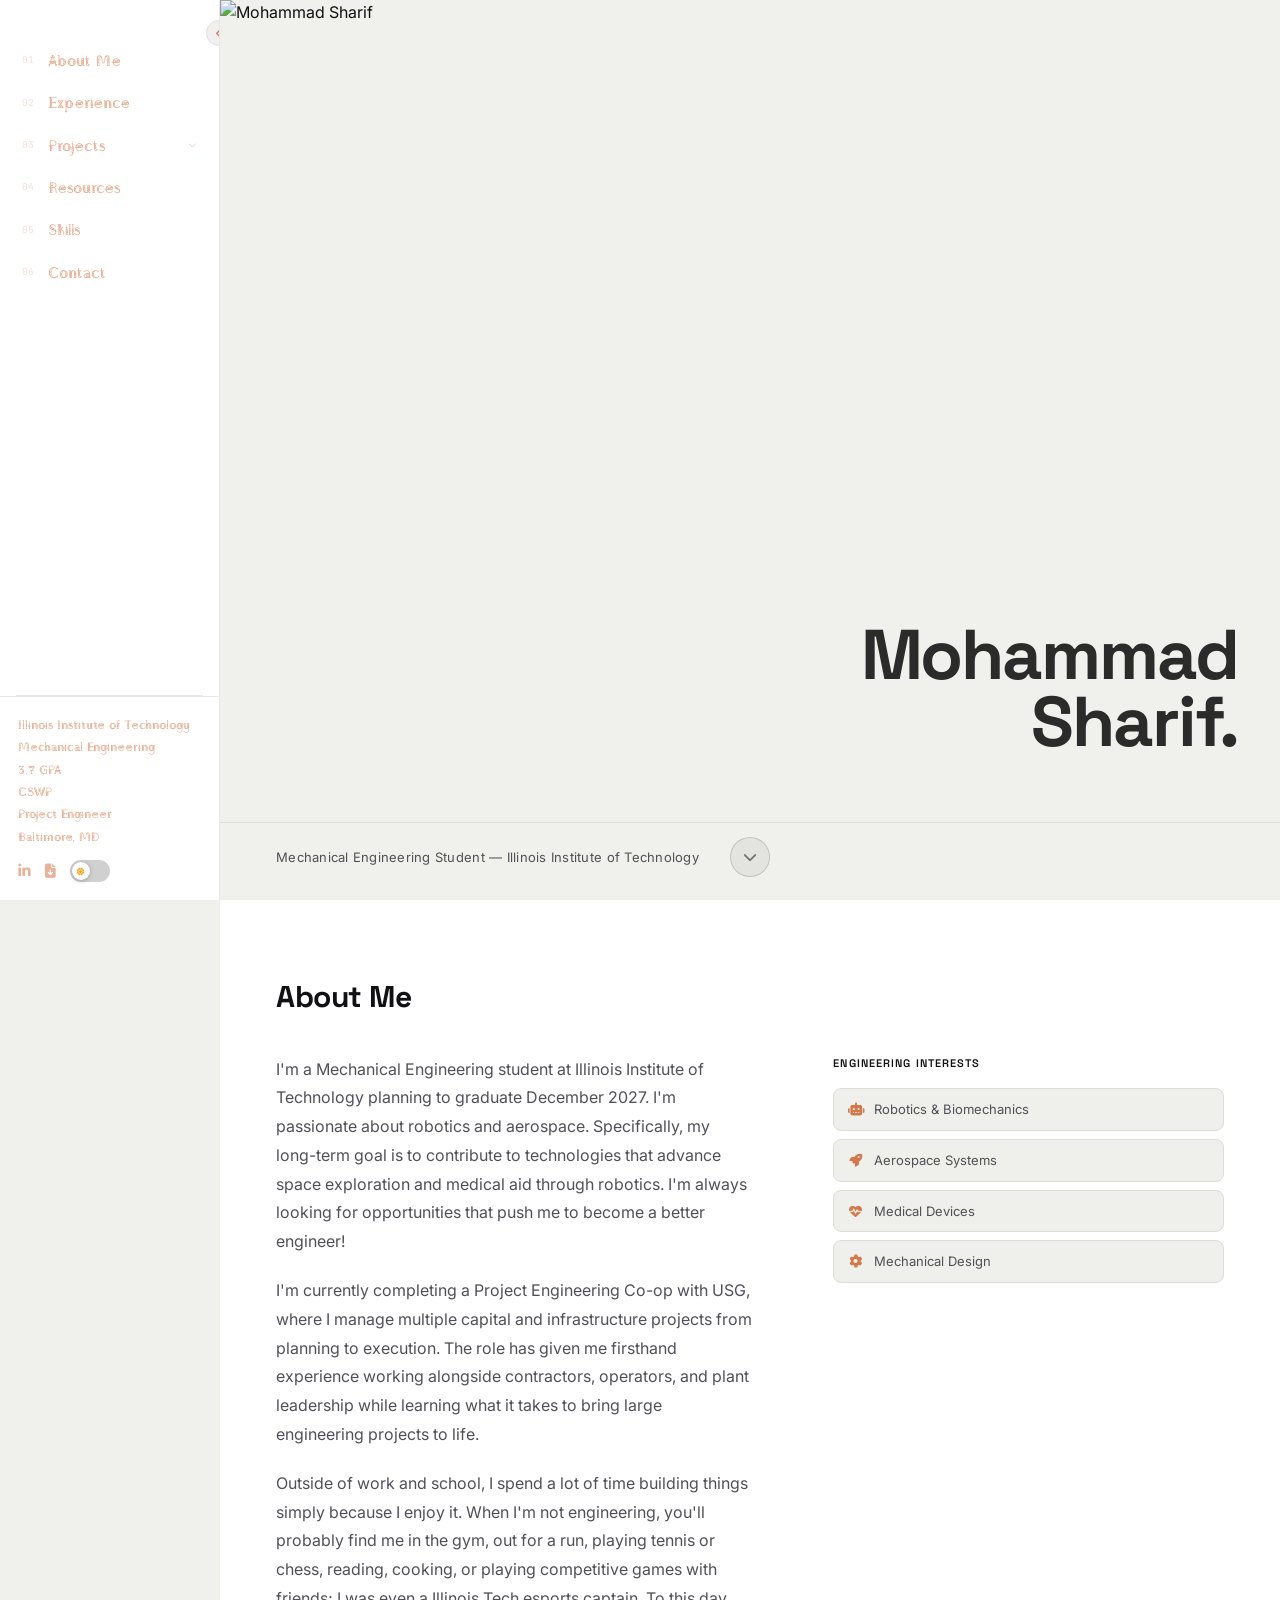
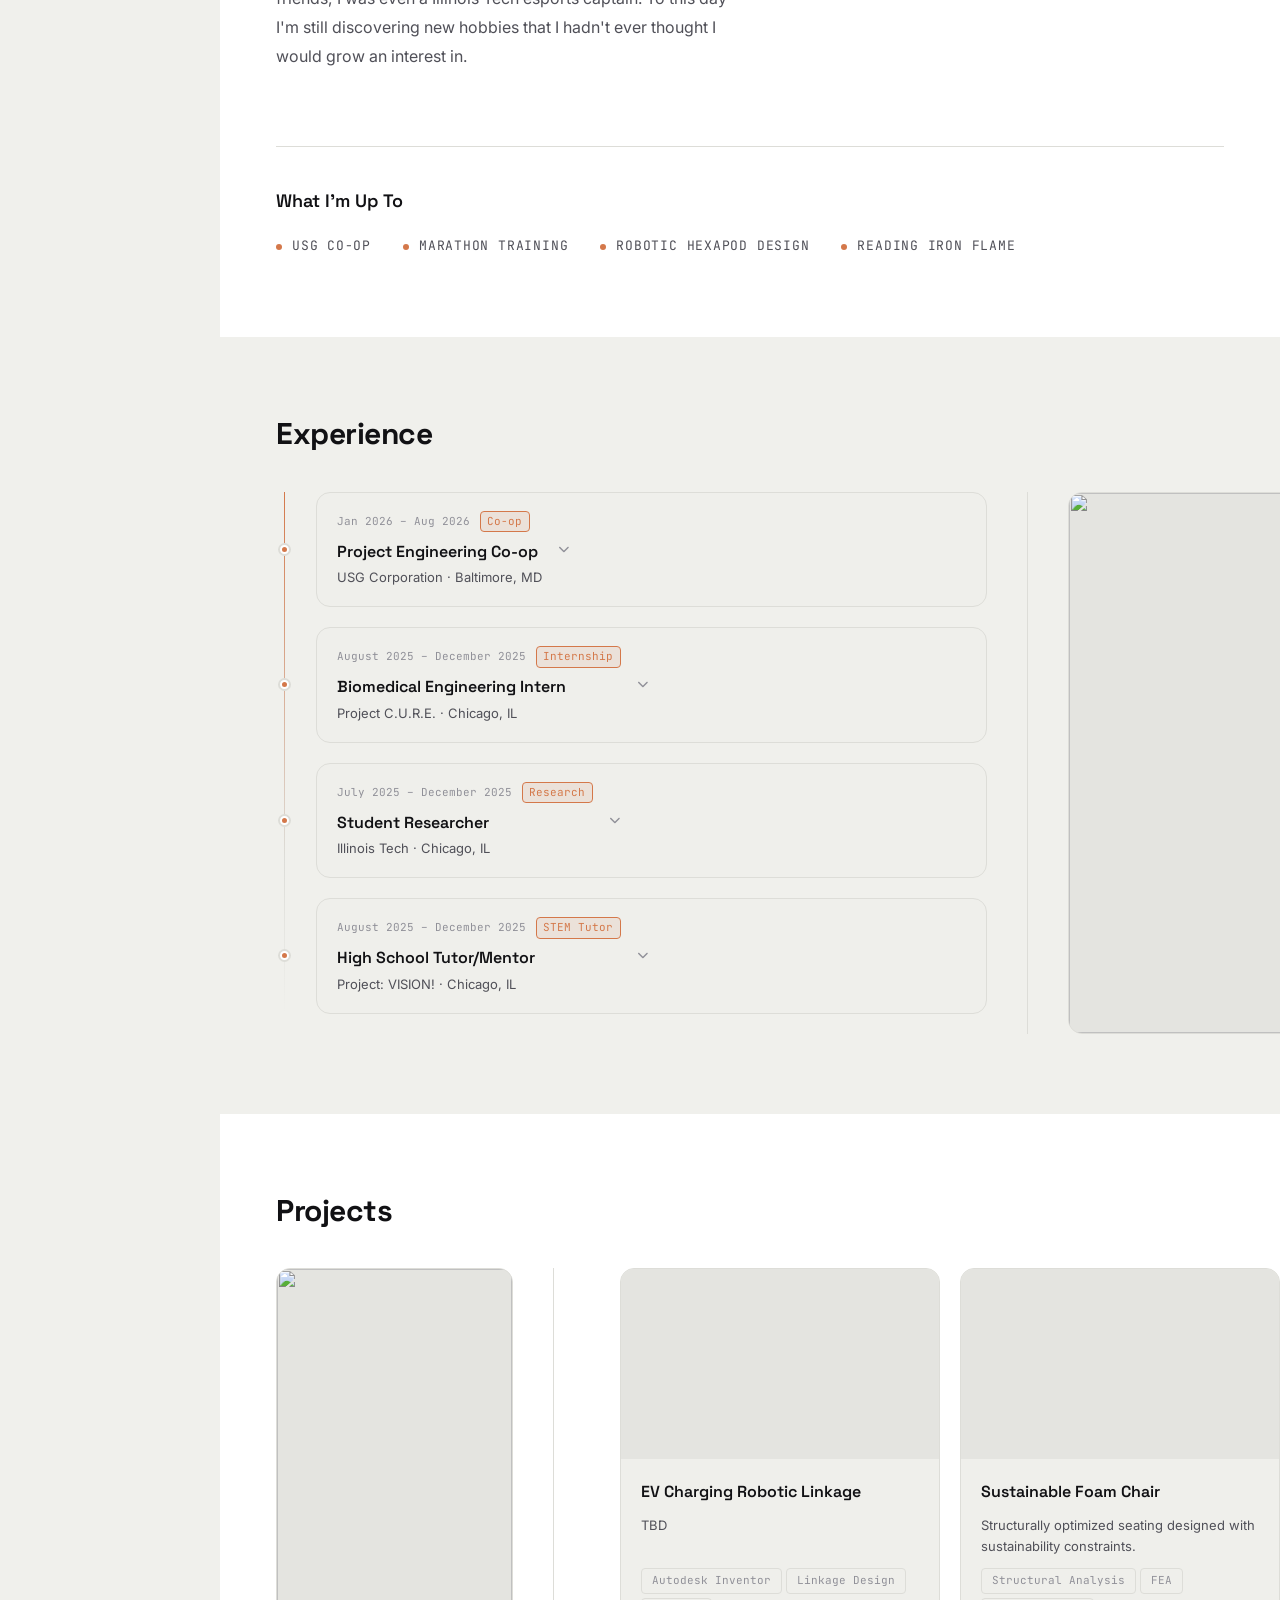
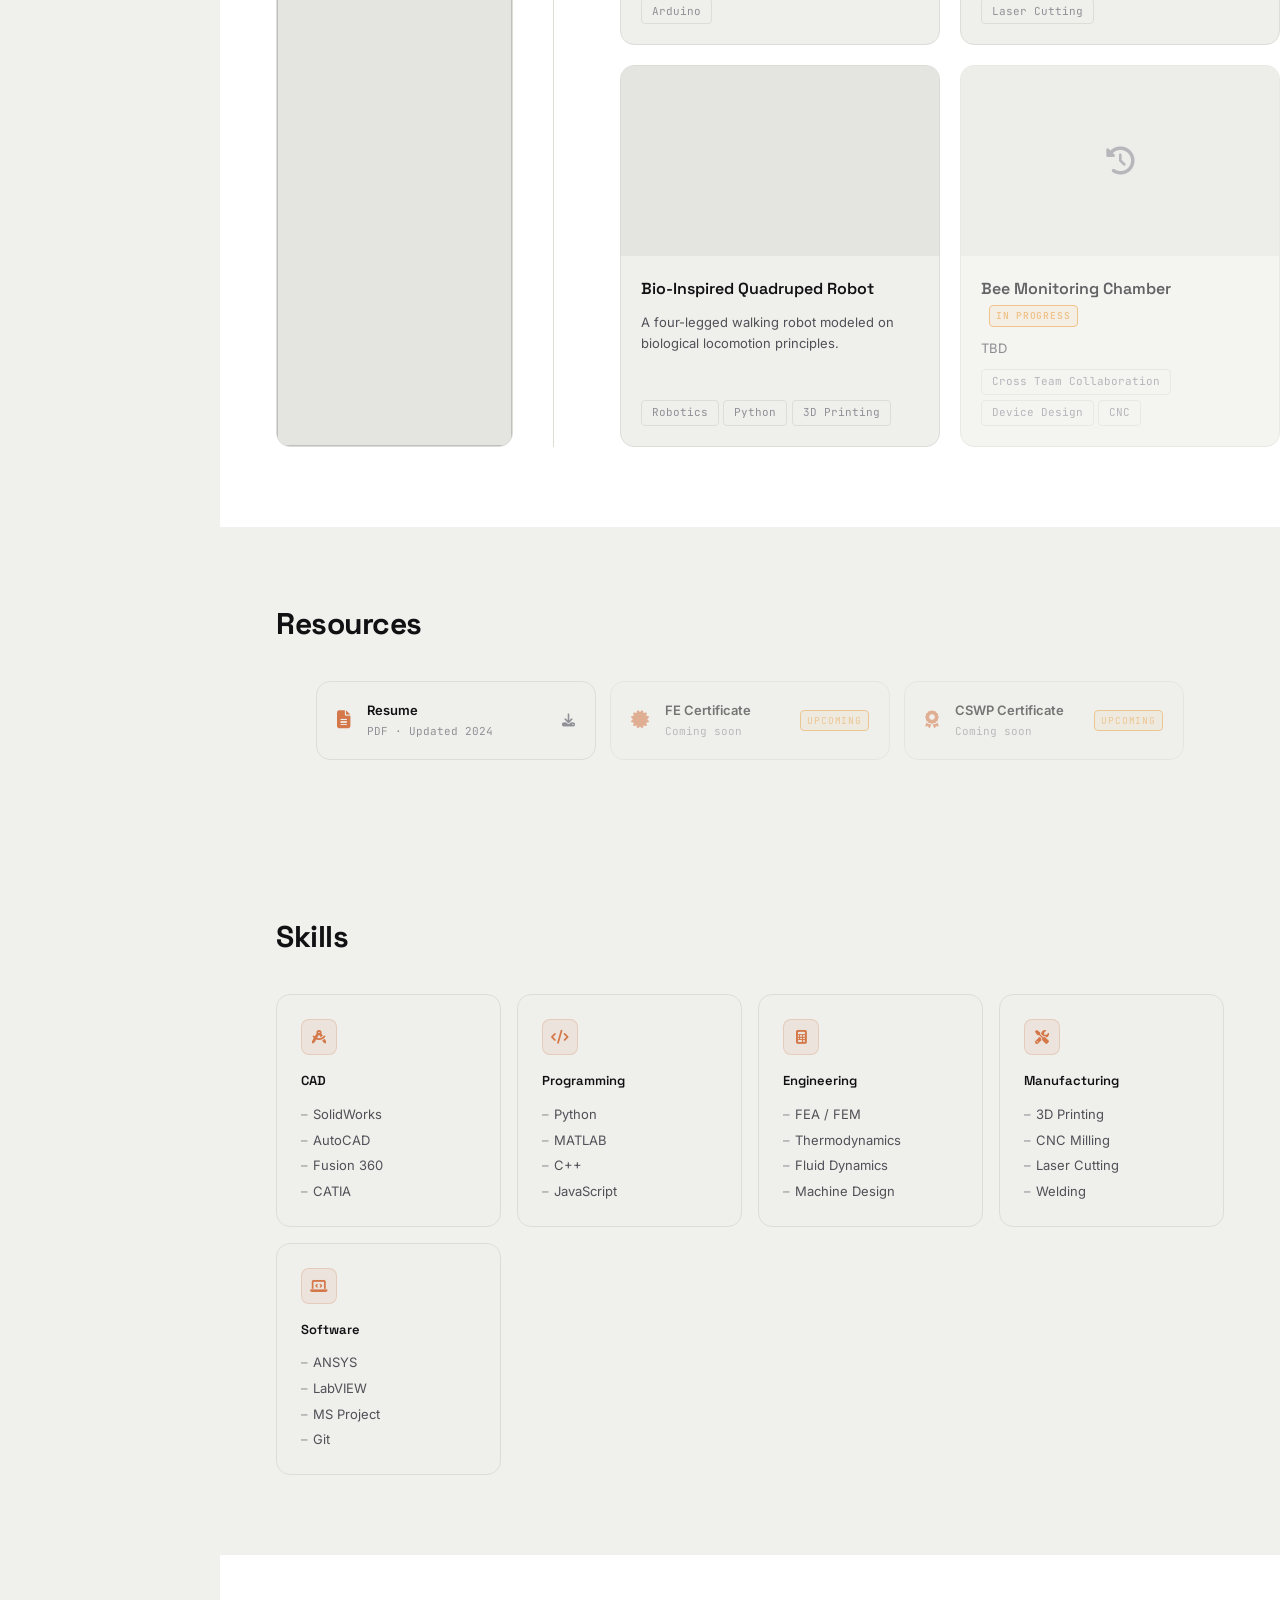
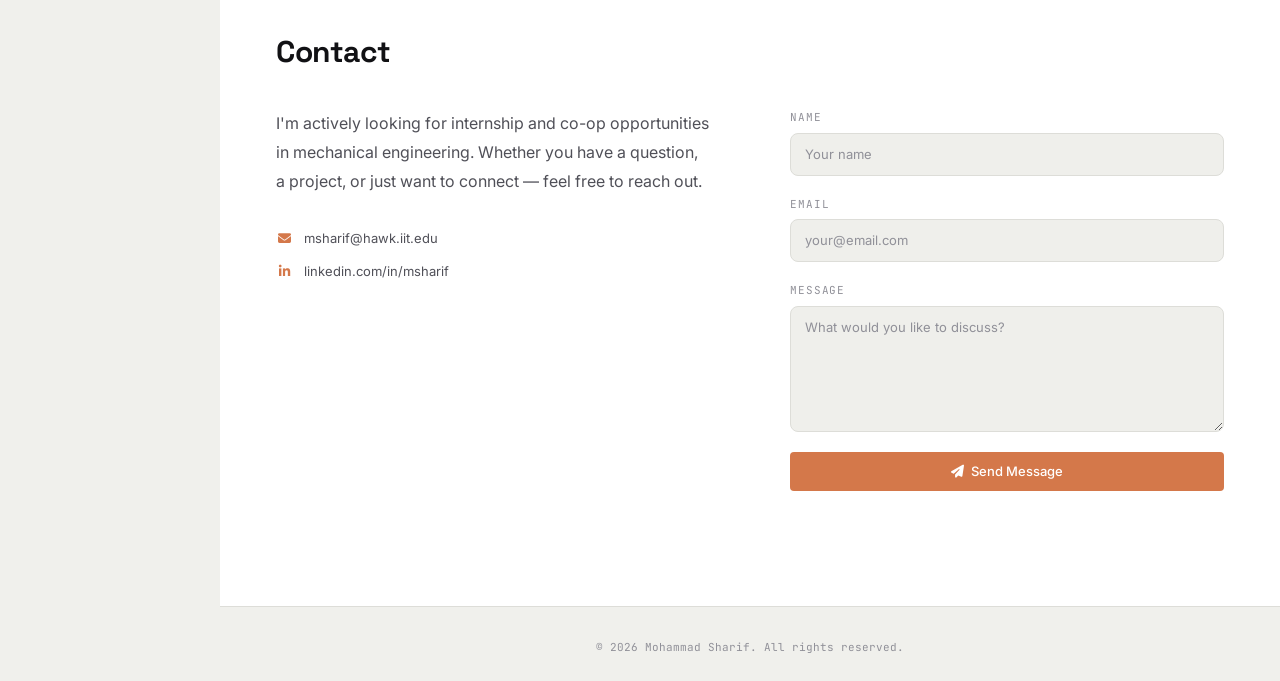
==== commit e16fb618: "Update index.html" ====
--- a/index.html
+++ b/index.html
@@ -192,8 +192,7 @@
           <div class="about__bio">
             <p class="about__text">I'm a Mechanical Engineering student at Illinois Institute of Technology planning to graduate December 2027. I'm passionate about robotics and aerospace. Specifically, my long-term goal is to contribute to technologies that advance space exploration and medical aid through robotics. I'm always looking for opportunities that push me to become a better engineer!</p>
             <p class="about__text">I'm currently completing a Project Engineering Co-op with USG, where I manage multiple capital and infrastructure projects from planning to execution. The role has given me firsthand experience working alongside contractors, operators, and plant leadership while learning what it takes to bring large engineering projects to life.</p>
-            <p class="about__text">Outside of work and school, I spend a lot of time building things simply because I enjoy it. No matter if I'm improving this portfolio website, working on personal engineering projects, or taking apart something to understand how it works, I like staying hands-on.</p>
-            <p class="about__text">When I'm not engineering, you'll probably find me in the gym, out for a run, playing tennis or chess, reading, cooking, or playing competitive games with friends; I was even a Illinois Tech esports captain. To this day I'm still discovering new hobbies that I hadn't ever thought I would grow an interest in.</p>
+            <p class="about__text">Outside of work and school, I spend a lot of time building things simply because I enjoy it. When I'm not engineering, you'll probably find me in the gym, out for a run, playing tennis or chess, reading, cooking, or playing competitive games with friends; I was even a Illinois Tech esports captain. To this day I'm still discovering new hobbies that I hadn't ever thought I would grow an interest in.</p>
           </div>
           <div class="about__interests">
             <h3 class="about__interests-title">Engineering Interests</h3>
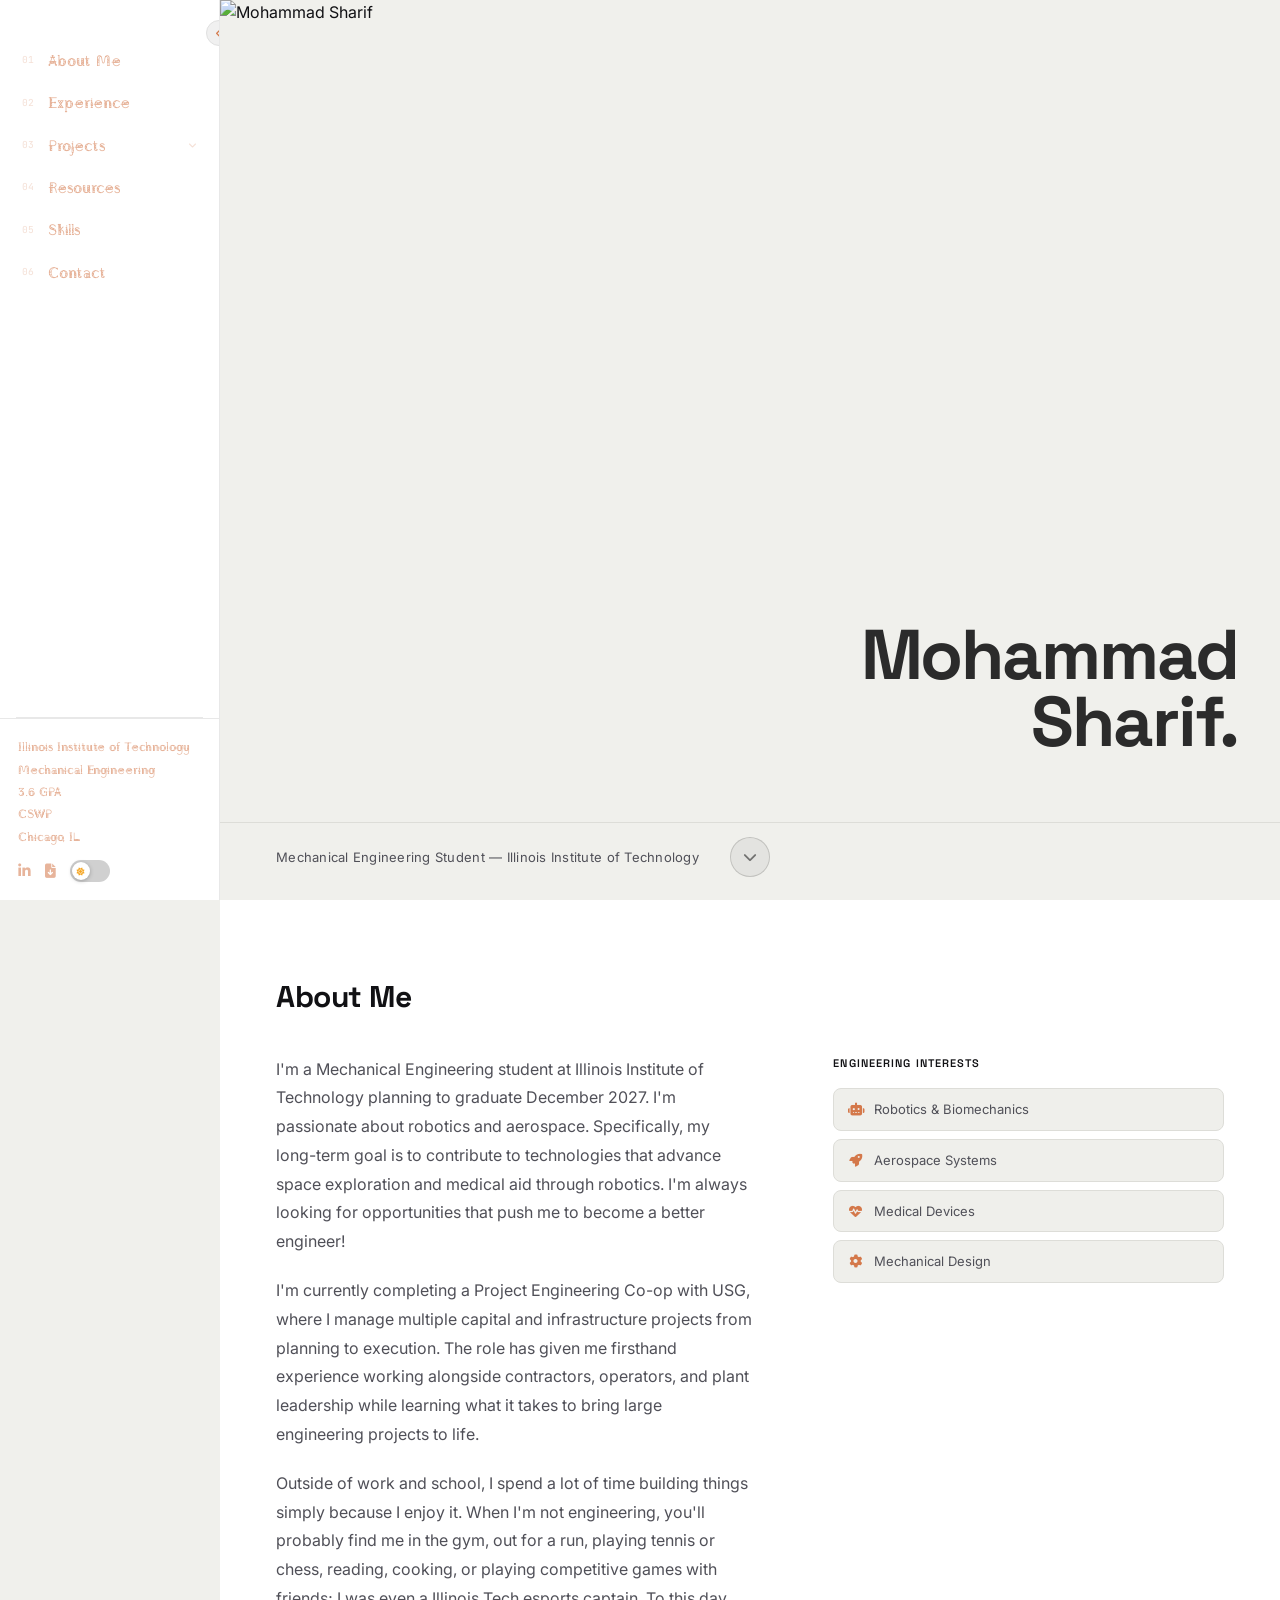
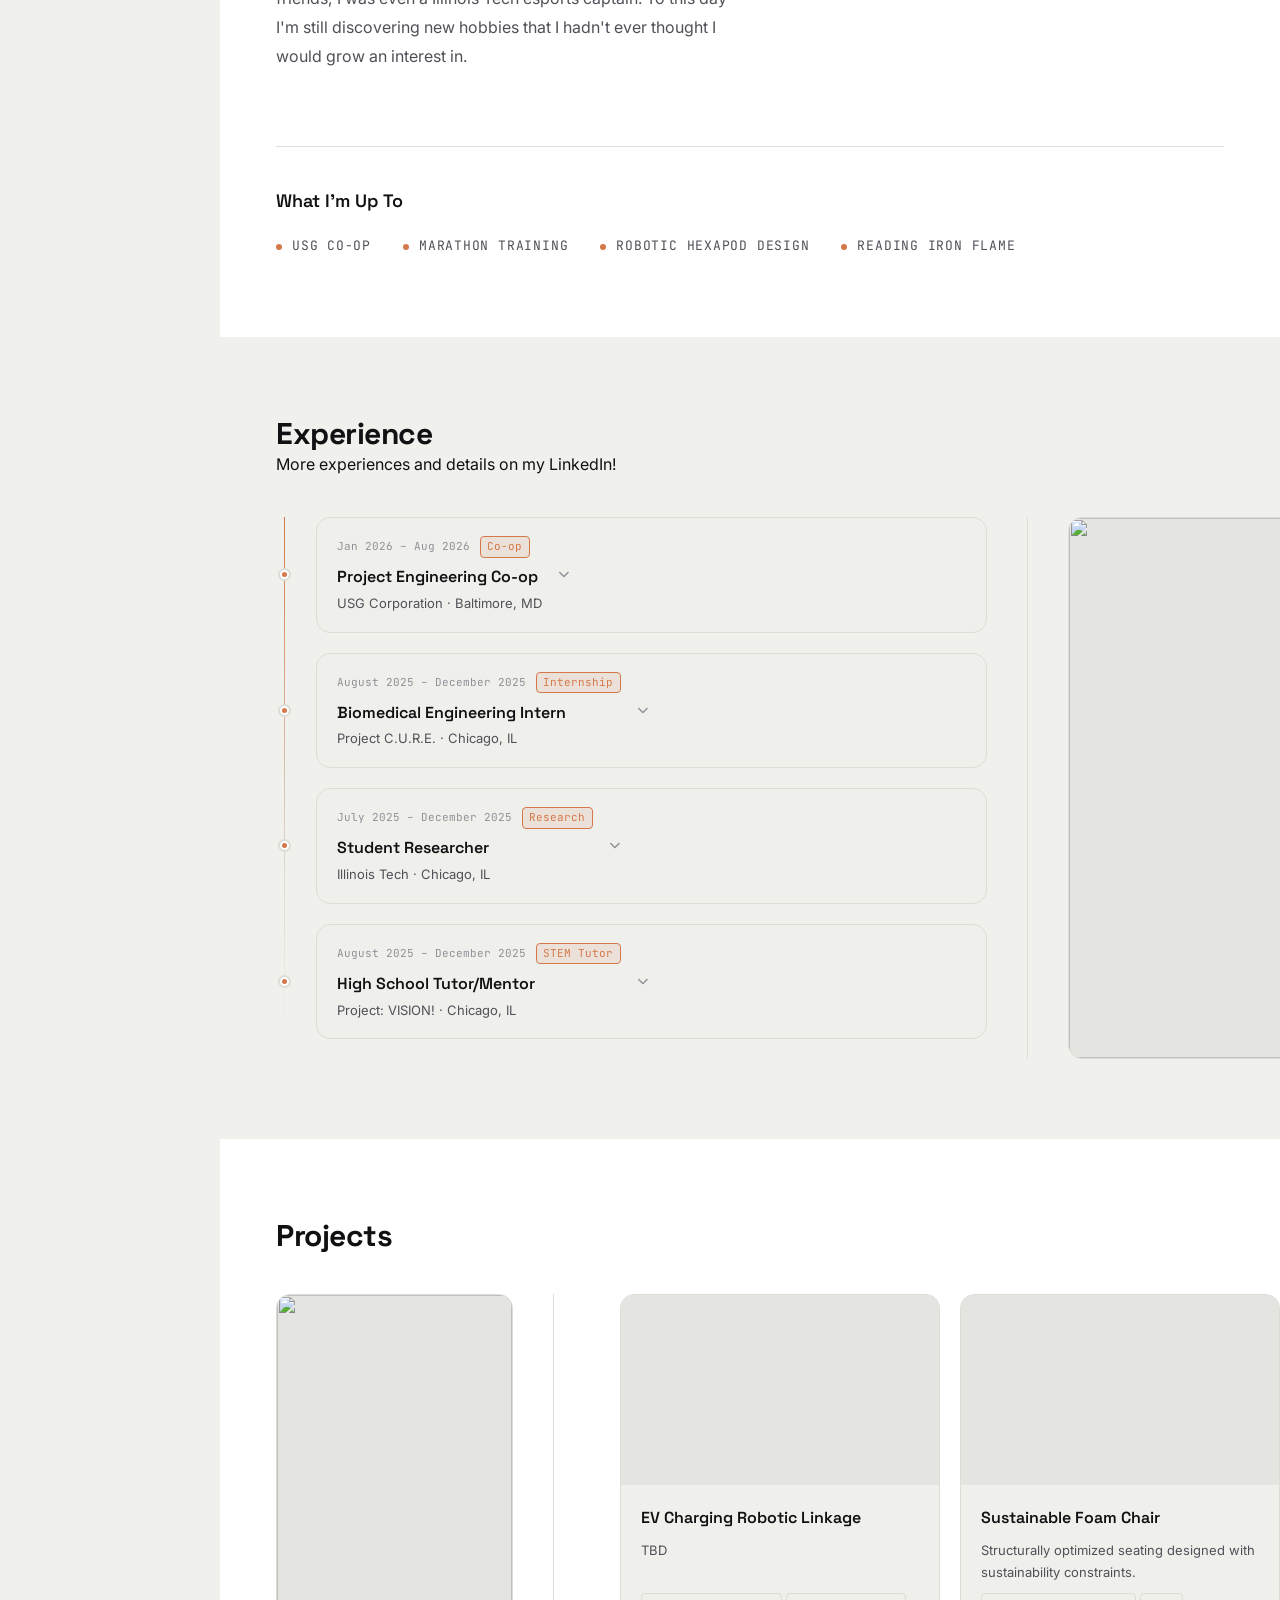
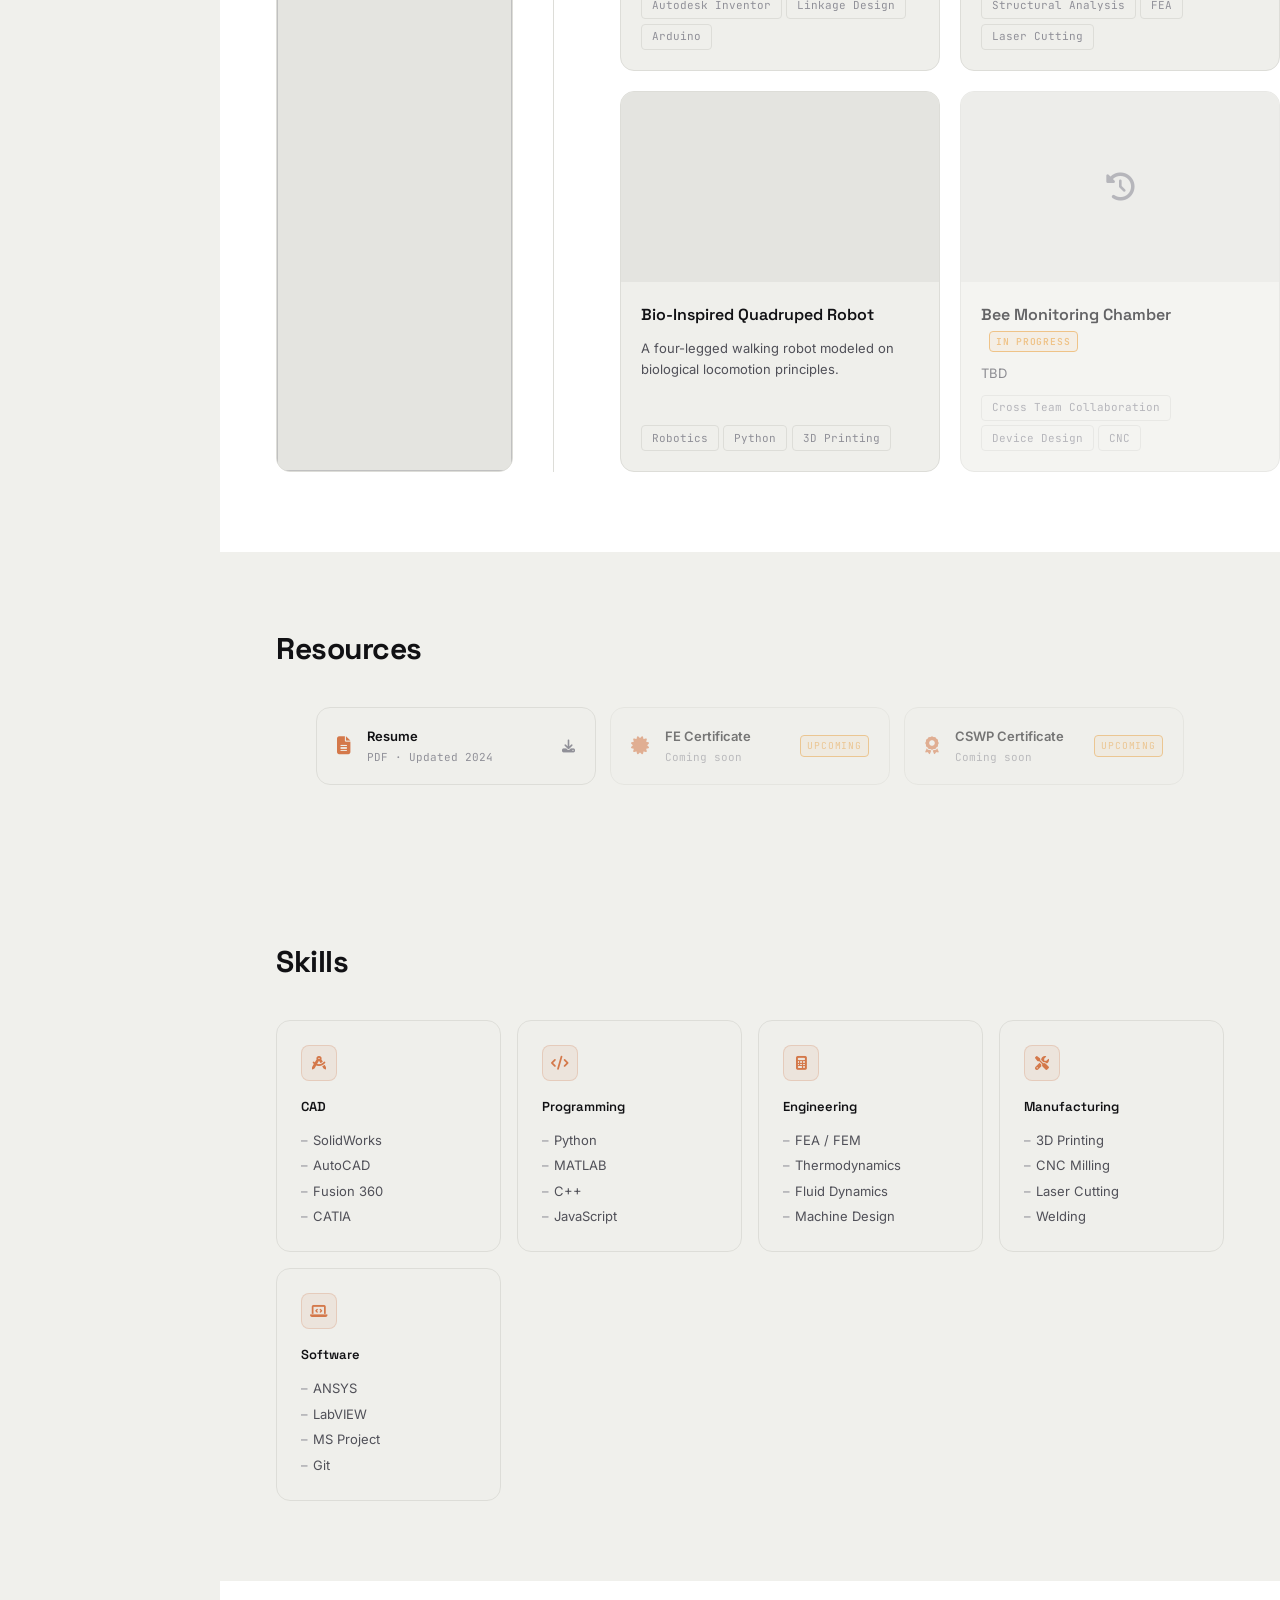
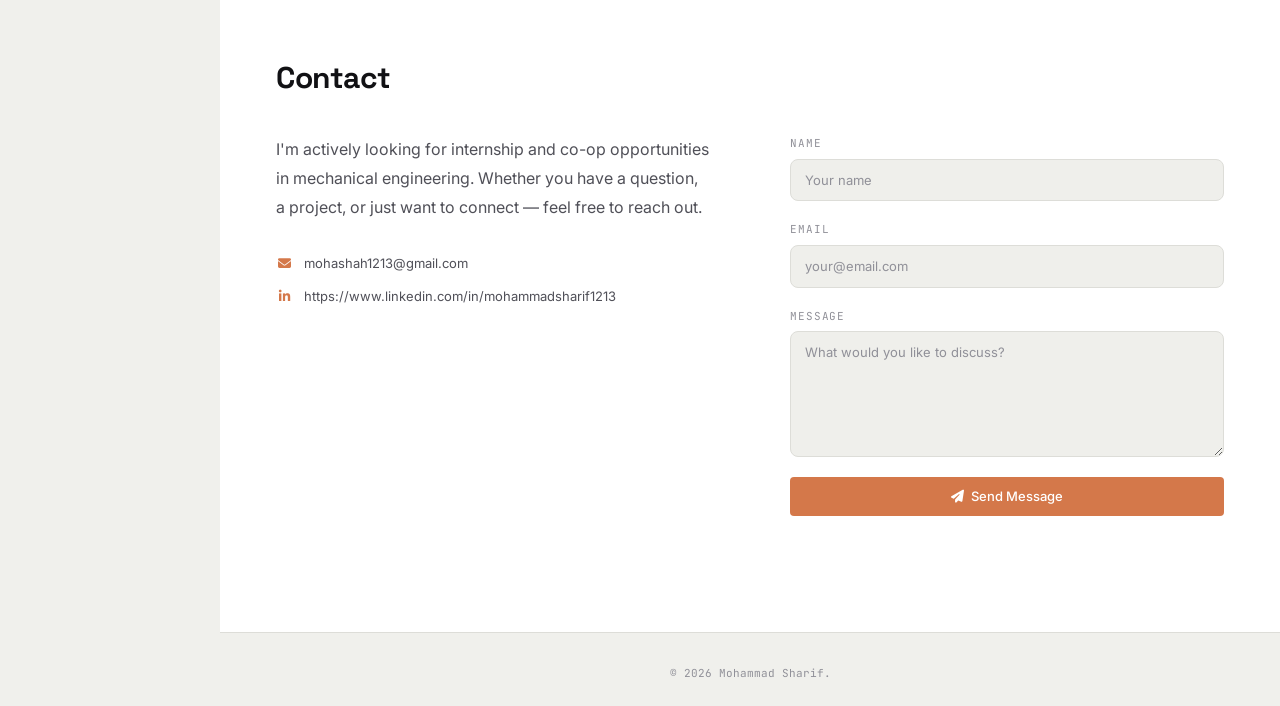
==== commit b367a03a: "Update index.html" ====
--- a/index.html
+++ b/index.html
@@ -66,10 +66,10 @@
             <i class="fa-solid fa-chevron-down sidebar__nav-chevron" aria-hidden="true"></i>
           </button>
           <ul class="sidebar__dropdown" id="projMenu" role="list">
-            <li><a href="projects/tomato-slicer.html" class="sidebar__dropdown-link">Tomato Slicer</a></li>
+            <li><a href="projects/tomato-slicer.html" class="sidebar__dropdown-link">EV Charging Linkage</a></li>
             <li><a href="projects/foam-chair.html"    class="sidebar__dropdown-link">Sustainable Foam Chair</a></li>
             <li><a href="projects/quadruped.html"     class="sidebar__dropdown-link">Bio-Inspired Quadruped</a></li>
-            <li><a href="projects/senior-design.html" class="sidebar__dropdown-link sidebar__dropdown-link--muted">Future Senior Design</a></li>
+            <li><a href="projects/senior-design.html" class="sidebar__dropdown-link sidebar__dropdown-link--muted">Bee Monitoring Chamber</a></li>
           </ul>
         </li>
         <li class="sidebar__nav-item">
@@ -101,10 +101,9 @@
       <div class="sidebar__credentials">
         <p>Illinois Institute of Technology</p>
         <p>Mechanical Engineering</p>
-        <p>3.7 GPA</p>
+        <p>3.6 GPA</p>
         <p>CSWP</p>
-        <p>Project Engineer</p>
-        <p>Baltimore, MD</p>
+        <p>Chicago, IL</p>
       </div>
       <div class="sidebar__actions">
         <a href="https://linkedin.com" target="_blank" rel="noopener noreferrer" aria-label="LinkedIn">
@@ -221,6 +220,7 @@
       <div class="section__inner">
         <header class="section__header">
           <h2 class="section__title" id="expHeading">Experience</h2>
+               <p class="section__subtitle">More experiences and details on my LinkedIn!</p>
         </header>
 
         <!--
@@ -583,8 +583,8 @@
           <div class="contact__card">
             <p class="contact__intro">I'm actively looking for internship and co-op opportunities in mechanical engineering. Whether you have a question, a project, or just want to connect — feel free to reach out.</p>
             <ul class="contact__links" role="list">
-              <li><a href="mailto:msharif@hawk.iit.edu" class="contact__link"><i class="fa-solid fa-envelope"></i>msharif@hawk.iit.edu</a></li>
-              <li><a href="https://linkedin.com" target="_blank" rel="noopener noreferrer" class="contact__link"><i class="fa-brands fa-linkedin-in"></i>linkedin.com/in/msharif</a></li>
+              <li><a href="mailto:msharif@hawk.iit.edu" class="contact__link"><i class="fa-solid fa-envelope"></i>mohashah1213@gmail.com</a></li>
+              <li><a href="https://linkedin.com" target="_blank" rel="noopener noreferrer" class="contact__link"><i class="fa-brands fa-linkedin-in"></i>https://www.linkedin.com/in/mohammadsharif1213</a></li>
             </ul>
           </div>
           <form class="contact__form" id="contactForm" novalidate data-email="mohashah1213@gmail.com">
@@ -599,7 +599,7 @@
     </section>
 
     <footer class="site-footer">
-      <p class="site-footer__text">&copy; 2026 Mohammad Sharif. All rights reserved.</p>
+      <p class="site-footer__text">&copy; 2026 Mohammad Sharif.</p>
     </footer>
 
   </main>
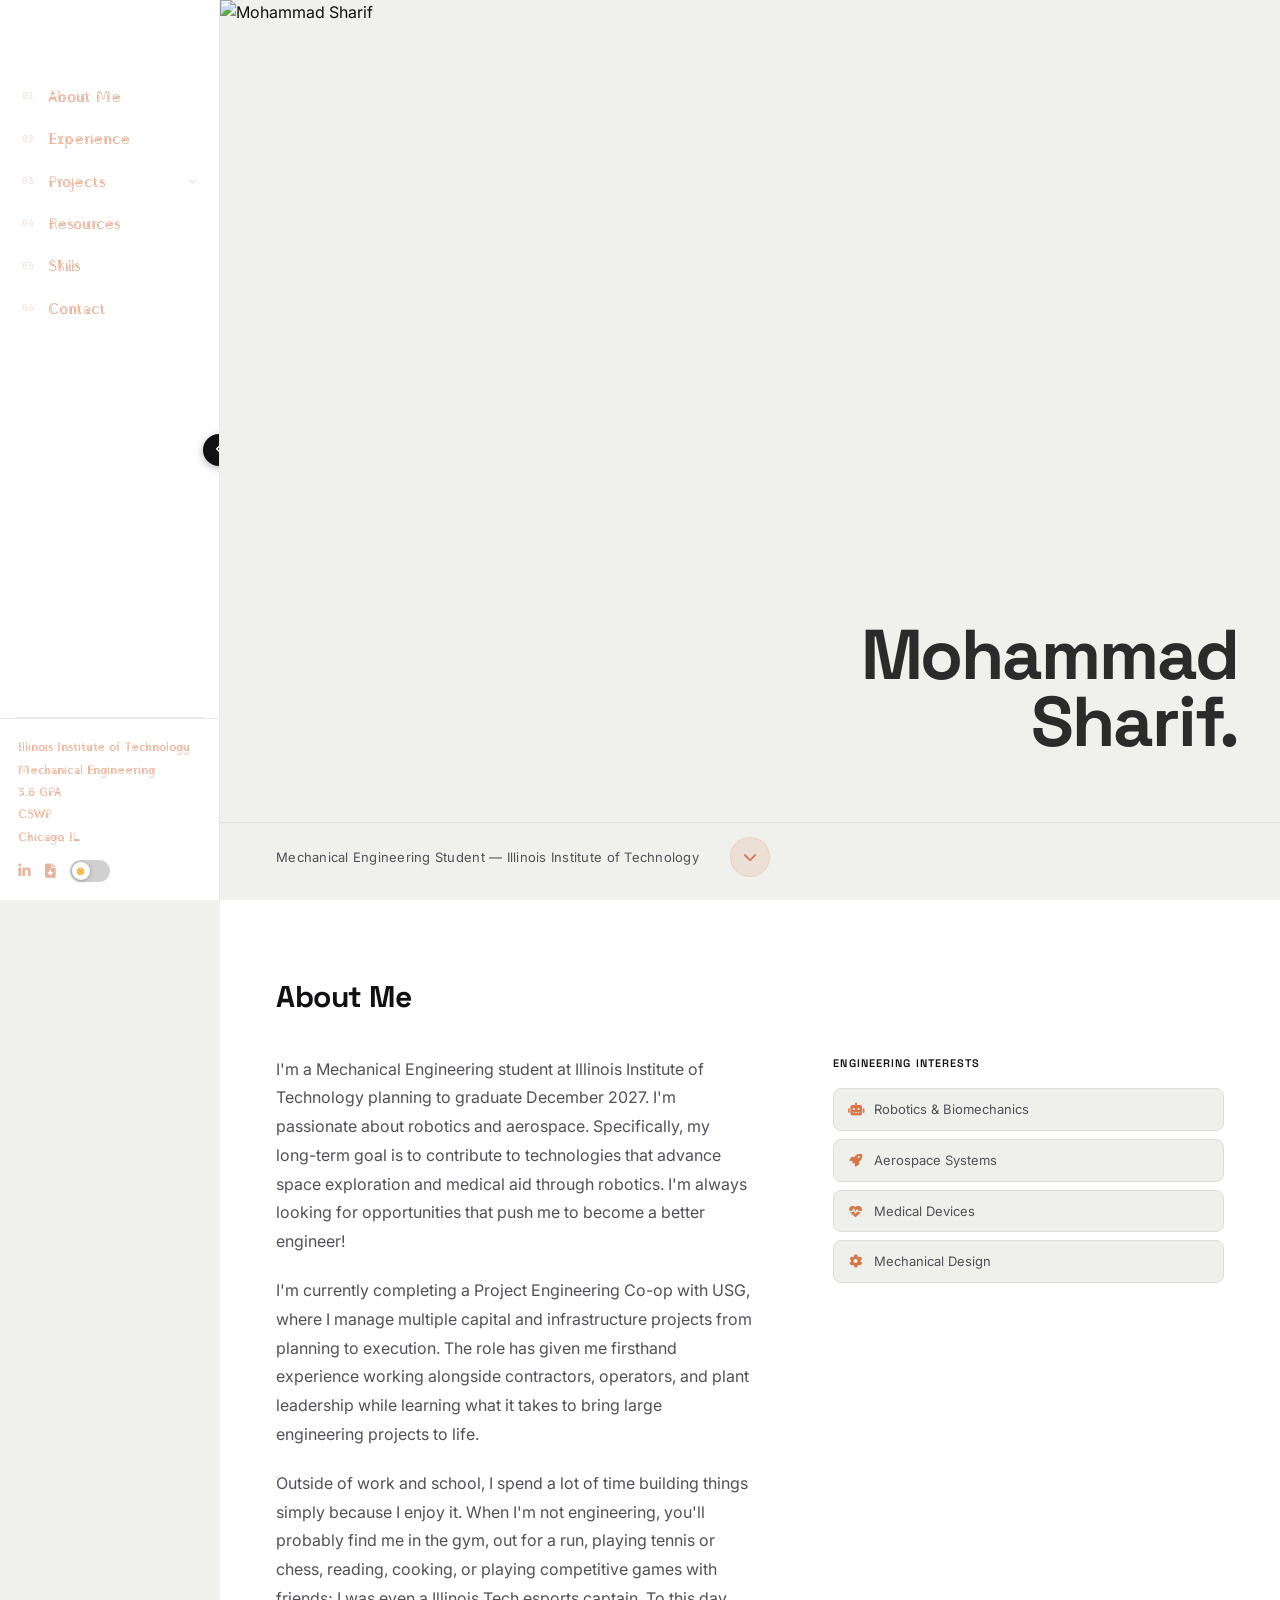
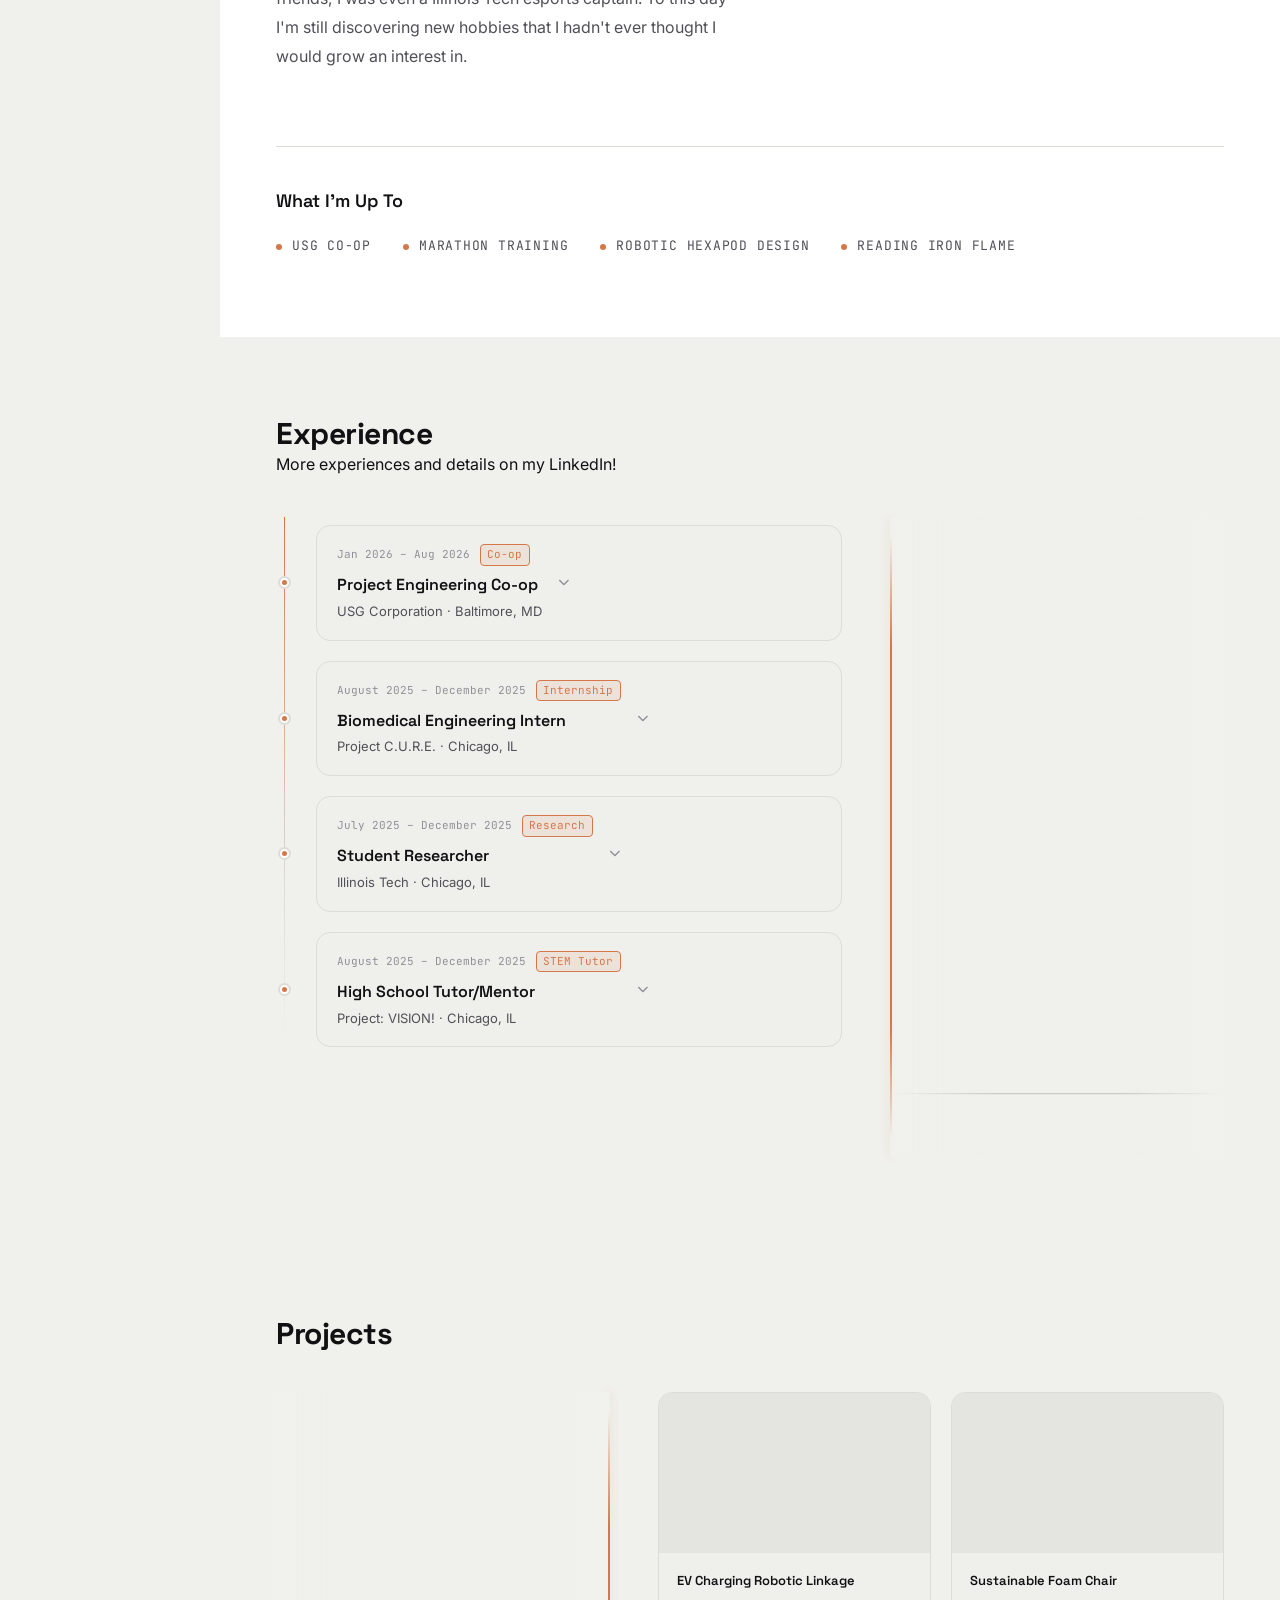
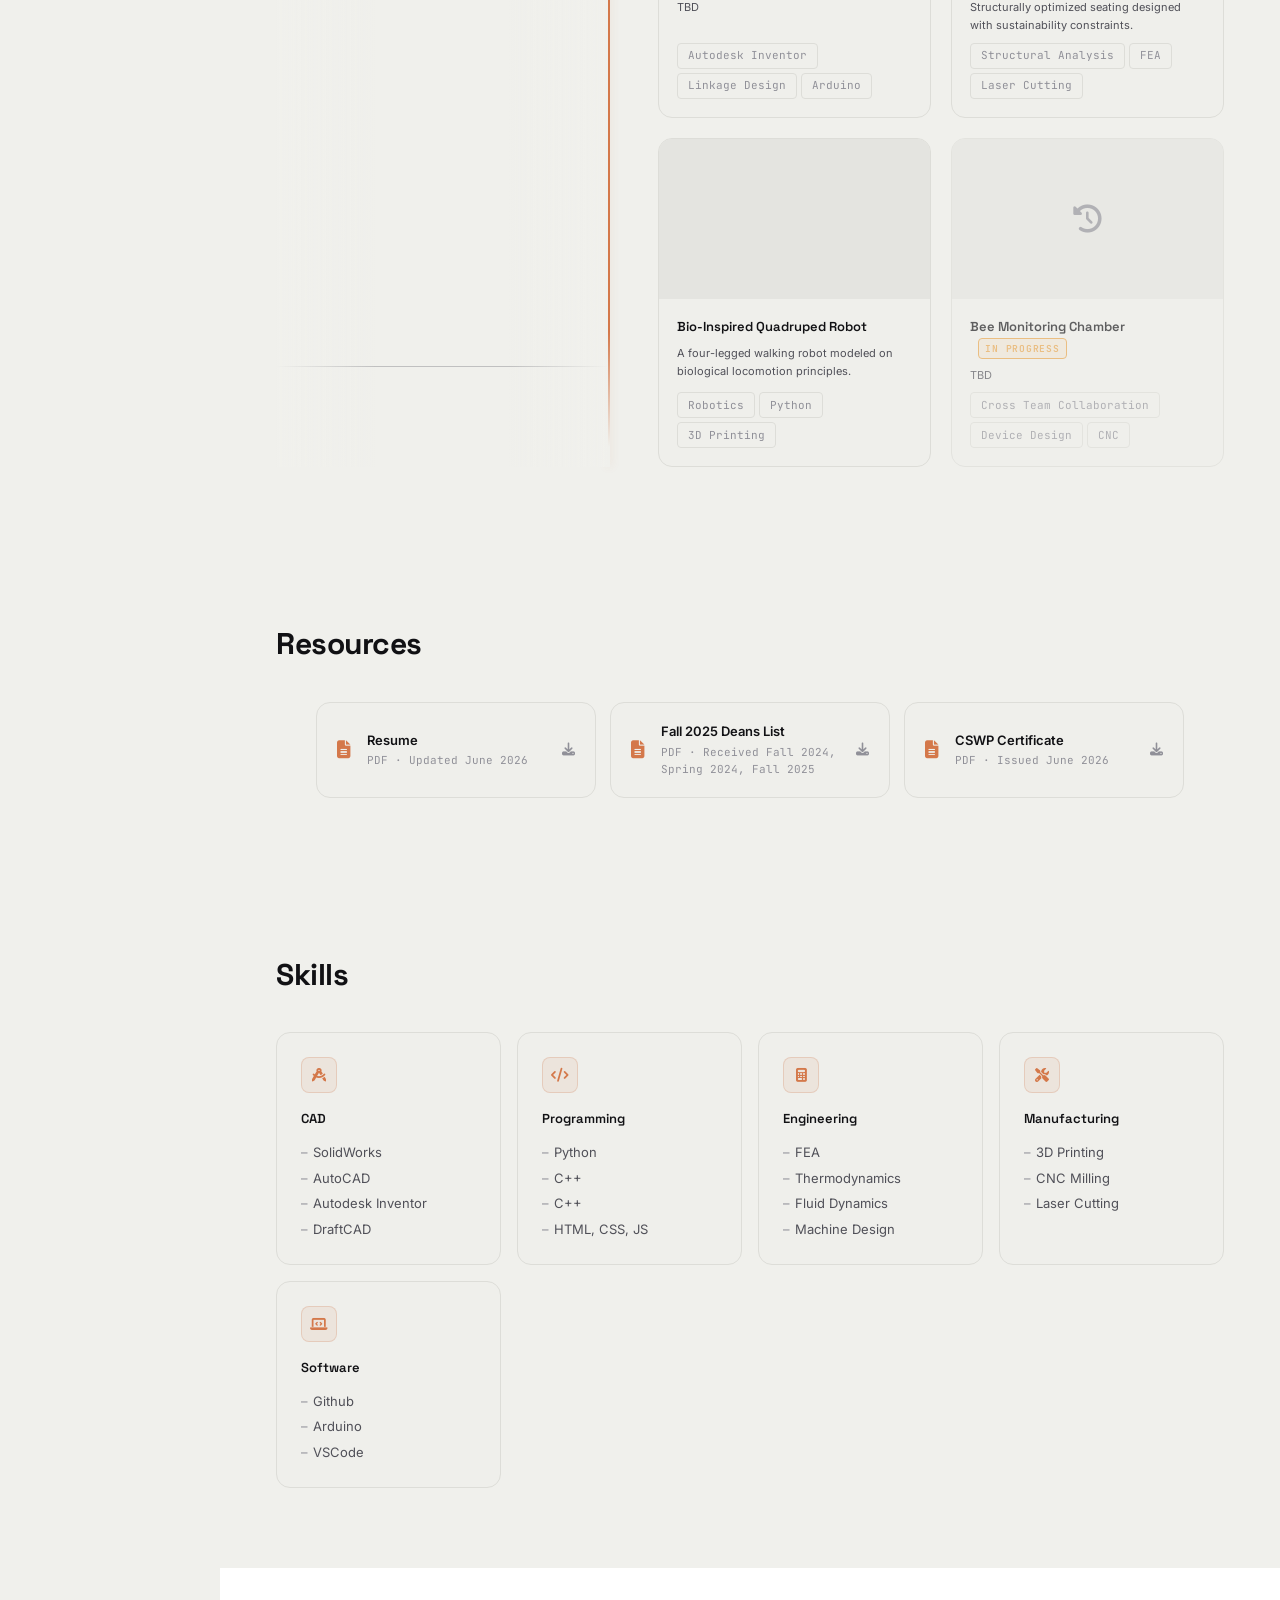
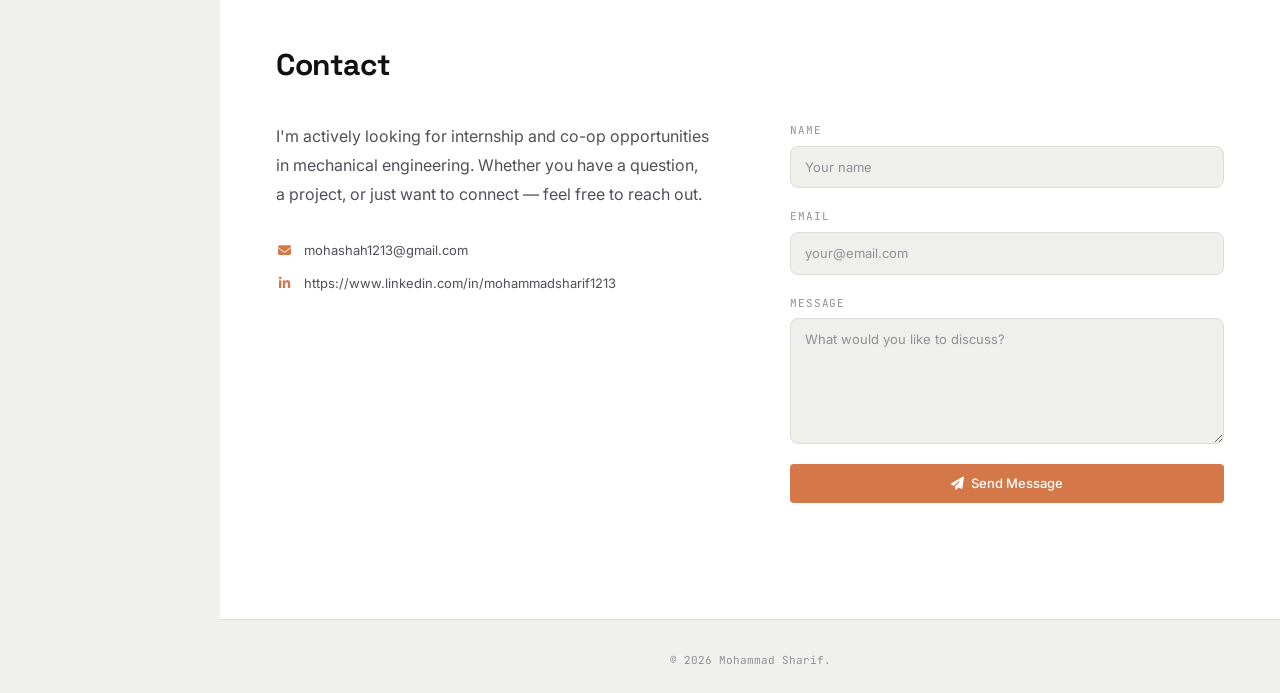
==== commit fcfb39d4: "Update index.html" ====
--- a/index.html
+++ b/index.html
@@ -106,7 +106,7 @@
         <p>Chicago, IL</p>
       </div>
       <div class="sidebar__actions">
-        <a href="https://linkedin.com" target="_blank" rel="noopener noreferrer" aria-label="LinkedIn">
+        <a href="https://www.linkedin.com/in/mohammadsharif1213/" target="_blank" rel="noopener noreferrer" aria-label="LinkedIn">
           <i class="fa-brands fa-linkedin-in" aria-hidden="true"></i>
         </a>
         <!-- Resume tooltip on hover -->
@@ -549,10 +549,9 @@
           <h2 class="section__title" id="resourcesHeading">Resources</h2>
         </header>
         <div class="resources__grid">
-          <a href="assets/pdf/resume.pdf" download class="resource-card"><i class="fa-solid fa-file-lines resource-card__icon"></i><div class="resource-card__info"><h3 class="resource-card__title">Resume</h3><p class="resource-card__meta">PDF · Updated 2024</p></div><i class="fa-solid fa-download resource-card__action"></i></a>
-          <div class="resource-card resource-card--upcoming"><i class="fa-solid fa-certificate resource-card__icon"></i><div class="resource-card__info"><h3 class="resource-card__title">FE Certificate</h3><p class="resource-card__meta">Coming soon</p></div><span class="badge badge--wip">Upcoming</span></div>
-          <div class="resource-card resource-card--upcoming"><i class="fa-solid fa-award resource-card__icon"></i><div class="resource-card__info"><h3 class="resource-card__title">CSWP Certificate</h3><p class="resource-card__meta">Coming soon</p></div><span class="badge badge--wip">Upcoming</span></div>
-
+          <a href="assets/pdf/resume.pdf" download class="resource-card"><i class="fa-solid fa-file-lines resource-card__icon"></i><div class="resource-card__info"><h3 class="resource-card__title">Resume</h3><p class="resource-card__meta">PDF · Updated June 2026</p></div><i class="fa-solid fa-download resource-card__action"></i></a>
+          <a href="assets/images/deans.jpg" download class="resource-card"><i class="fa-solid fa-file-lines resource-card__icon"></i><div class="resource-card__info"><h3 class="resource-card__title">Fall 2025 Deans List</h3><p class="resource-card__meta">PDF · Received Fall 2024, Spring 2024, Fall 2025</p></div><i class="fa-solid fa-download resource-card__action"></i></a>
+          <a href="assets/pdf/CSWP.pdf" download class="resource-card"><i class="fa-solid fa-file-lines resource-card__icon"></i><div class="resource-card__info"><h3 class="resource-card__title">CSWP Certificate</h3><p class="resource-card__meta">PDF · Issued June 2026</p></div><i class="fa-solid fa-download resource-card__action"></i></a>
         </div>
       </div>
     </section>
@@ -564,11 +563,11 @@
           <h2 class="section__title" id="skillsHeading">Skills</h2>
         </header>
         <div class="skills__grid">
-          <div class="skill-card"><div class="skill-card__icon-wrap"><i class="fa-solid fa-drafting-compass"></i></div><h3 class="skill-card__title">CAD</h3><ul class="skill-card__list"><li>SolidWorks</li><li>AutoCAD</li><li>Fusion 360</li><li>CATIA</li></ul></div>
-          <div class="skill-card"><div class="skill-card__icon-wrap"><i class="fa-solid fa-code"></i></div><h3 class="skill-card__title">Programming</h3><ul class="skill-card__list"><li>Python</li><li>MATLAB</li><li>C++</li><li>JavaScript</li></ul></div>
-          <div class="skill-card"><div class="skill-card__icon-wrap"><i class="fa-solid fa-calculator"></i></div><h3 class="skill-card__title">Engineering</h3><ul class="skill-card__list"><li>FEA / FEM</li><li>Thermodynamics</li><li>Fluid Dynamics</li><li>Machine Design</li></ul></div>
-          <div class="skill-card"><div class="skill-card__icon-wrap"><i class="fa-solid fa-screwdriver-wrench"></i></div><h3 class="skill-card__title">Manufacturing</h3><ul class="skill-card__list"><li>3D Printing</li><li>CNC Milling</li><li>Laser Cutting</li><li>Welding</li></ul></div>
-          <div class="skill-card"><div class="skill-card__icon-wrap"><i class="fa-solid fa-laptop-code"></i></div><h3 class="skill-card__title">Software</h3><ul class="skill-card__list"><li>ANSYS</li><li>LabVIEW</li><li>MS Project</li><li>Git</li></ul></div>
+          <div class="skill-card"><div class="skill-card__icon-wrap"><i class="fa-solid fa-drafting-compass"></i></div><h3 class="skill-card__title">CAD</h3><ul class="skill-card__list"><li>SolidWorks</li><li>AutoCAD</li><li>Autodesk Inventor</li><li>DraftCAD</li></ul></div>
+          <div class="skill-card"><div class="skill-card__icon-wrap"><i class="fa-solid fa-code"></i></div><h3 class="skill-card__title">Programming</h3><ul class="skill-card__list"><li>Python</li><li>C++</li><li>C++</li><li>HTML, CSS, JS</li></ul></div>
+          <div class="skill-card"><div class="skill-card__icon-wrap"><i class="fa-solid fa-calculator"></i></div><h3 class="skill-card__title">Engineering</h3><ul class="skill-card__list"><li>FEA</li><li>Thermodynamics</li><li>Fluid Dynamics</li><li>Machine Design</li></ul></div>
+          <div class="skill-card"><div class="skill-card__icon-wrap"><i class="fa-solid fa-screwdriver-wrench"></i></div><h3 class="skill-card__title">Manufacturing</h3><ul class="skill-card__list"><li>3D Printing</li><li>CNC Milling</li><li>Laser Cutting</li></ul></div>
+          <div class="skill-card"><div class="skill-card__icon-wrap"><i class="fa-solid fa-laptop-code"></i></div><h3 class="skill-card__title">Software</h3><ul class="skill-card__list"><li>Github</li><li>Arduino</li><li>VSCode</li></ul></div>
         </div>
       </div>
     </section>
@@ -584,7 +583,7 @@
             <p class="contact__intro">I'm actively looking for internship and co-op opportunities in mechanical engineering. Whether you have a question, a project, or just want to connect — feel free to reach out.</p>
             <ul class="contact__links" role="list">
               <li><a href="mailto:msharif@hawk.iit.edu" class="contact__link"><i class="fa-solid fa-envelope"></i>mohashah1213@gmail.com</a></li>
-              <li><a href="https://linkedin.com" target="_blank" rel="noopener noreferrer" class="contact__link"><i class="fa-brands fa-linkedin-in"></i>https://www.linkedin.com/in/mohammadsharif1213</a></li>
+              <li><a href="https://www.linkedin.com/in/mohammadsharif1213/" target="_blank" rel="noopener noreferrer" class="contact__link"><i class="fa-brands fa-linkedin-in"></i>https://www.linkedin.com/in/mohammadsharif1213</a></li>
             </ul>
           </div>
           <form class="contact__form" id="contactForm" novalidate data-email="mohashah1213@gmail.com">
--- a/css/styles.css
+++ b/css/styles.css
@@ -1,5 +1,5 @@
 /* ═══════════════════════════════════════════════════════════════════
-   styles.css
+   styles.css — Mohammad Sharif Portfolio
 ═══════════════════════════════════════════════════════════════════ */
 
 /* ── TOKENS ───────────────────────────────────────────────────── */
@@ -71,23 +71,33 @@
   --color-text-muted:     #909098;
 }
 
-/* Dark sidebar transitions with page */
-body.theme-dark .sidebar                  { background: #18181F !important; border-right-color: #2A2A3A !important; }
-body.theme-dark .sidebar__toggle          { background: #26262E !important; border-color: #36364A !important; }
-body.theme-dark .sidebar__bottom          { border-top-color: #2A2A3A !important; }
-body.theme-dark .sidebar__progress-track  { background: #2A2A3A !important; }
+/* Dark sidebar */
+body.theme-dark .sidebar { background: #18181F !important; border-right-color: #2A2A3A !important; }
+body.theme-dark .sidebar__bottom { border-top-color: #2A2A3A !important; }
+body.theme-dark .sidebar__progress-track { background: #2A2A3A !important; }
 
 /* ── RESET ────────────────────────────────────────────────────── */
 *, *::before, *::after { box-sizing: border-box; margin: 0; padding: 0; }
 html { scroll-behavior: smooth; -webkit-text-size-adjust: 100%; }
-body { background: var(--color-bg); color: var(--color-text-primary); font-family: var(--font-body); font-size: 1rem; line-height: 1.6; -webkit-font-smoothing: antialiased; overflow-x: hidden; }
+body {
+  background: var(--color-bg);
+  color: var(--color-text-primary);
+  font-family: var(--font-body);
+  font-size: 1rem;
+  line-height: 1.6;
+  -webkit-font-smoothing: antialiased;
+  -moz-osx-font-smoothing: grayscale;
+  overflow-x: hidden;
+}
 a  { color: inherit; text-decoration: none; }
 ul { list-style: none; }
 img, video { display: block; max-width: 100%; }
 button { cursor: pointer; background: none; border: none; color: inherit; font: inherit; }
-input, textarea { font: inherit; }
+input, textarea, select { font: inherit; }
 :focus-visible { outline: 2px solid var(--accent); outline-offset: 3px; border-radius: var(--radius-sm); }
 ::selection { background: rgba(200,105,58,0.18); }
+
+/* ── SKIP LINK ────────────────────────────────────────────────── */
 .skip-link { position: fixed; top: -100%; left: 1rem; z-index: 9999; background: var(--accent); color: #fff; padding: 0.5rem 1rem; border-radius: var(--radius-md); font-size: var(--text-sm); font-weight: 600; }
 .skip-link:focus { top: 1rem; }
 
@@ -100,24 +110,64 @@
   display: flex; flex-direction: column;
   z-index: 100;
   transition: width var(--sidebar-transition), background var(--dur-slow), border-color var(--dur-slow);
-  overflow: hidden;
-}
+  overflow: hidden; /* clips nav content */
+}
+/* Inner nav clips content; toggle button uses absolute positioning outside */
+.sidebar__nav,
+.sidebar__bottom,
+.sidebar__progress-track { overflow: hidden; }
 [data-sidebar="collapsed"] .sidebar { width: var(--sidebar-width-collapsed); }
-.main-content { margin-left: var(--sidebar-width); min-height: 100vh; transition: margin-left var(--sidebar-transition); }
+
+.main-content {
+  margin-left: var(--sidebar-width);
+  min-height: 100vh;
+  transition: margin-left var(--sidebar-transition);
+}
 [data-sidebar="collapsed"] .main-content { margin-left: var(--sidebar-width-collapsed); }
 
-/* ── SIDEBAR TOGGLE ───────────────────────────────────────────── */
+/* ── SIDEBAR TOGGLE: centered on border, permanently black ────── */
 .sidebar__toggle {
-  position: absolute; top: 1.25rem; right: -13px;
-  width: 26px; height: 26px; border-radius: var(--radius-full);
-  background: #F0F0F0; border: 1px solid #E0E0E0;
+  position: absolute;
+  top: 50%;
+  right: -16px;
+  transform: translateY(-50%);
+  width: 32px; height: 32px;
+  border-radius: var(--radius-full);
+  background: #111 !important;
+  border: 2px solid #111 !important;
+  color: #fff !important;
+  font-size: 0.7rem;
   display: flex; align-items: center; justify-content: center;
-  z-index: 200; color: var(--sidebar-accent); font-size: 0.625rem;
-  transition: background var(--dur-fast); flex-shrink: 0;
-}
-.sidebar__toggle:hover { background: #E4E4E4; }
-.sidebar__toggle i { transition: transform var(--sidebar-transition); }
+  z-index: 200; flex-shrink: 0;
+  transition: background var(--dur-fast), box-shadow var(--dur-fast);
+  box-shadow: 0 2px 8px rgba(0,0,0,0.3);
+}
+.sidebar__toggle:hover { background: #333 !important; box-shadow: 0 3px 12px rgba(0,0,0,0.4) !important; }
+body.theme-dark .sidebar__toggle { background: #fff !important; border-color: #fff !important; color: #111 !important; }
+.sidebar__toggle i { transition: transform var(--sidebar-transition); color: inherit; }
 [data-sidebar="collapsed"] .sidebar__toggle i { transform: rotate(180deg); }
+
+
+/* ── SIDEBAR LOGO ─────────────────────────────────────────────── */
+/* Place icon at: assets/images/site-icon.png                    */
+.sidebar__logo {
+  display: flex;
+  justify-content: center;
+  align-items: center;
+  padding: 1.5rem 1rem 0.75rem;
+  flex-shrink: 0;
+}
+.sidebar__logo a { display: flex; align-items: center; justify-content: center; }
+.sidebar__logo-img {
+  width: 56px;
+  height: 56px;
+  border-radius: var(--radius-md);
+  object-fit: cover;
+  transition: opacity var(--dur-base);
+}
+.sidebar__logo-img:hover { opacity: 0.8; }
+/* Hide logo when sidebar is collapsed */
+[data-sidebar="collapsed"] .sidebar__logo { display: none; }
 
 /* ── SIDEBAR NAV ──────────────────────────────────────────────── */
 .sidebar__nav { flex: 1; padding: 2.5rem 0 1rem; overflow-y: auto; overflow-x: hidden; scrollbar-width: none; }
@@ -134,48 +184,42 @@
 }
 .sidebar__nav-link:hover { opacity: 0.85; background: rgba(0,0,0,0.04); }
 
-/* Active only when expanded */
+/* Active highlight only when expanded */
 body[data-sidebar="expanded"] .sidebar__nav-link.is-active {
   opacity: 1;
   background: color-mix(in srgb, var(--sidebar-accent) 10%, transparent);
 }
 
-/* Numbers — shown as highlight placeholders when collapsed */
 .sidebar__nav-num {
   font-family: var(--font-mono); font-size: 0.6rem;
   color: var(--sidebar-accent); opacity: 0.4; min-width: 16px; flex-shrink: 0;
 }
 body[data-sidebar="expanded"] .sidebar__nav-link.is-active .sidebar__nav-num { opacity: 0.75; }
 
-/* Collapsed: numbers remain visible and are highlighted */
-[data-sidebar="collapsed"] .sidebar__nav-link {
-  padding: 0.5rem; justify-content: center; opacity: 0.45; background: none !important;
-}
-[data-sidebar="collapsed"] .sidebar__nav-link .sidebar__nav-num {
-  display: flex; align-items: center; justify-content: center;
-  width: 28px; height: 28px; border-radius: var(--radius-sm);
-  font-size: 0.65rem; opacity: 1; min-width: 28px;
-}
-[data-sidebar="collapsed"] .sidebar__nav-link:hover .sidebar__nav-num {
-  background: rgba(0,0,0,0.06); opacity: 1;
-}
-/* Highlight number when section is active (collapsed) */
-[data-sidebar="collapsed"] .sidebar__nav-link.is-active .sidebar__nav-num {
-  background: color-mix(in srgb, var(--sidebar-accent) 12%, transparent);
-  color: var(--sidebar-accent); opacity: 1;
-}
-[data-sidebar="collapsed"] .sidebar__nav-link.is-active { opacity: 1 !important; }
-
 .sidebar__nav-label { flex: 1; }
 .sidebar__nav-chevron { margin-left: auto; font-size: 0.5rem; transition: transform var(--dur-base); color: var(--sidebar-accent); opacity: 0.45; }
 .sidebar__nav-link--dropdown[aria-expanded="true"] .sidebar__nav-chevron { transform: rotate(180deg); }
 
-/* Collapsed: hide text elements */
+/* Collapsed state — numbers as highlighted placeholders */
 [data-sidebar="collapsed"] .sidebar__nav-label,
 [data-sidebar="collapsed"] .sidebar__nav-chevron,
 [data-sidebar="collapsed"] .sidebar__credentials,
 [data-sidebar="collapsed"] .sidebar__progress-track { display: none !important; }
 [data-sidebar="collapsed"] .sidebar__dropdown { display: none !important; }
+[data-sidebar="collapsed"] .sidebar__nav-link {
+  padding: 0.5rem; justify-content: center; opacity: 0.45; background: none !important;
+}
+[data-sidebar="collapsed"] .sidebar__nav-link .sidebar__nav-num {
+  display: flex; align-items: center; justify-content: center;
+  width: 28px; height: 28px; min-width: 28px;
+  font-size: 0.65rem; opacity: 1; border-radius: var(--radius-sm);
+}
+[data-sidebar="collapsed"] .sidebar__nav-link:hover .sidebar__nav-num { background: rgba(0,0,0,0.06); }
+[data-sidebar="collapsed"] .sidebar__nav-link.is-active { opacity: 1 !important; }
+[data-sidebar="collapsed"] .sidebar__nav-link.is-active .sidebar__nav-num {
+  background: color-mix(in srgb, var(--sidebar-accent) 12%, transparent);
+  color: var(--sidebar-accent); opacity: 1;
+}
 [data-sidebar="collapsed"] .sidebar__actions { justify-content: center; flex-wrap: wrap; gap: 0.5rem; }
 
 /* Dropdown */
@@ -201,35 +245,16 @@
 /* Resume tooltip */
 .sidebar__resume-link { position: relative; }
 .sidebar__resume-tooltip {
-  position: absolute;
-  bottom: calc(100% + 8px);
-  left: 50%;
-  transform: translateX(-50%);
-  background: #1C1C1C;
-  color: #fff;
-  font-family: var(--font-mono);
-  font-size: 0.6rem;
-  text-transform: uppercase;
-  letter-spacing: 0.08em;
-  padding: 4px 8px;
-  border-radius: var(--radius-sm);
-  white-space: nowrap;
-  pointer-events: none;
-  opacity: 0;
-  transition: opacity var(--dur-fast);
-}
-body.theme-light .sidebar__resume-tooltip { background: #111; }
-.sidebar__resume-tooltip::after {
-  content: '';
-  position: absolute;
-  top: 100%; left: 50%; transform: translateX(-50%);
-  border: 4px solid transparent;
-  border-top-color: #1C1C1C;
-}
-body.theme-light .sidebar__resume-tooltip::after { border-top-color: #111; }
+  position: absolute; bottom: calc(100% + 8px); left: 50%; transform: translateX(-50%);
+  background: #1C1C1C; color: #fff; font-family: var(--font-mono); font-size: 0.6rem;
+  text-transform: uppercase; letter-spacing: 0.08em; padding: 4px 8px;
+  border-radius: var(--radius-sm); white-space: nowrap; pointer-events: none;
+  opacity: 0; transition: opacity var(--dur-fast);
+}
+.sidebar__resume-tooltip::after { content: ''; position: absolute; top: 100%; left: 50%; transform: translateX(-50%); border: 4px solid transparent; border-top-color: #1C1C1C; }
 .sidebar__resume-link:hover .sidebar__resume-tooltip { opacity: 1; }
 
-/* ── THEME TOGGLE ─────────────────────────────────────────────── */
+/* ── THEME TOGGLE (iOS style) ─────────────────────────────────── */
 .theme-toggle { display: flex; align-items: center; background: none; border: none; padding: 0; cursor: pointer; }
 .theme-toggle__track { position: relative; width: 40px; height: 22px; border-radius: 11px; background: #D0D0D0; transition: background 0.3s; display: flex; align-items: center; padding: 2px; }
 body.theme-dark .theme-toggle__track { background: var(--sidebar-accent); }
@@ -241,18 +266,21 @@
 body.theme-dark .theme-toggle__icon--dark  { opacity: 1; }
 body.theme-dark .theme-toggle__icon--light { opacity: 0; }
 
-/* ── HAMBURGER ────────────────────────────────────────────────── */
+/* ── HAMBURGER — mobile only ──────────────────────────────────── */
 .hamburger {
+  /* Hidden on desktop by default — only shown via media query on mobile */
   display: none;
   position: fixed; top: 0.875rem; left: 0.875rem; z-index: 200;
-  width: 38px; height: 38px; border-radius: var(--radius-md);
+  width: 40px; height: 40px; border-radius: var(--radius-md);
   background: var(--color-surface); border: 1px solid var(--color-border);
   flex-direction: column; align-items: center; justify-content: center;
-  gap: 5px; padding: 0 9px; box-shadow: 0 2px 8px rgba(0,0,0,0.12);
-}
-.hamburger.is-visible { display: flex; }
+  gap: 5px; padding: 0 10px;
+  box-shadow: 0 2px 12px rgba(0,0,0,0.15);
+  -webkit-tap-highlight-color: transparent;
+  pointer-events: none; /* belt-and-suspenders: no accidental clicks when hidden */
+}
 .hamburger__line { display: block; height: 1.5px; width: 100%; background: var(--color-text-secondary); border-radius: 2px; transition: transform var(--dur-base), opacity var(--dur-base); }
-.sidebar-overlay { display: none; position: fixed; inset: 0; background: rgba(0,0,0,0.5); z-index: 90; backdrop-filter: blur(2px); opacity: 0; pointer-events: none; transition: opacity 0.3s; }
+.sidebar-overlay { display: none; position: fixed; inset: 0; background: rgba(0,0,0,0.5); z-index: 90; backdrop-filter: blur(2px); -webkit-backdrop-filter: blur(2px); opacity: 0; pointer-events: none; transition: opacity 0.3s; }
 .sidebar-overlay.is-active { opacity: 1; pointer-events: auto; }
 
 /* ── SECTION BASE ─────────────────────────────────────────────── */
@@ -260,115 +288,51 @@
 .section__inner { max-width: var(--content-max-width); margin: 0 auto; padding: 5rem 4rem; }
 .section__header { margin-bottom: 2.5rem; }
 .section__title { font-family: var(--font-display); font-size: var(--text-3xl); font-weight: 700; line-height: 1.15; letter-spacing: -0.015em; }
-.section--about    { background: var(--color-surface); }
-.section--projects { background: var(--color-surface); }
-.section--contact  { background: var(--color-surface); }
+.section--about { background: var(--color-surface); }
+.section--contact { background: var(--color-surface); }
 
 /* ── HERO ─────────────────────────────────────────────────────── */
 .section--hero {
   height: 100vh; min-height: 600px; max-height: 1100px;
-  background: var(--color-bg);
-  overflow: hidden; position: relative;
+  background: var(--color-bg); overflow: hidden; position: relative;
   display: flex; flex-direction: column;
 }
 
-/*
- * GRADIENT BLOB — reaches top-left corner fully
- * No border-radius clip on top/left so it bleeds into corner.
- * Fades right using mask.
- */
-
-
-/*
- * HEADSHOT — fills the ENTIRE hero section (full width + full height),
- * sitting behind the name like a full-bleed background photo.
- * It sits between the blob and the name (z-index layering).
- *
- * ── TO EDIT HEADSHOT CROP ──────────────────────────────────────
- * Crop: object-position on .hero__photo controls which part of the photo shows.
- *   "top center" → shows face  |  "center" → shows middle  |  "50% 20%" → fine-tune
- */
-.hero__photo-wrap {
-    position: absolute;
-    inset: 0;
-    width: 100%;
-    height: 100%;
-    z-index: 2;
-}
-
-.hero__photo {
-    width: 100%;
-    height: 100%;
-    object-fit: cover;
-}
-
-/*
- * NAME — in front of headshot (z-index 3 > photo's 2)
- * bottom-right of hero, overlapping the photo edge naturally
- */
-.hero__name-block {
-  position: absolute;
-  bottom: 16%;
-  right: 4%;
-  text-align: right;
-  z-index: 3;
-}
-
+/* hero__blob removed */
+
+/* Headshot fills entire hero */
+.hero__photo-wrap { position: absolute; inset: 0; width: 100%; height: 100%; z-index: 2; }
+.hero__photo { width: 100%; height: 100%; object-fit: cover; }
+
+.hero__name-block { position: absolute; bottom: 16%; right: 4%; text-align: right; z-index: 3; }
 .hero__name {
-  font-family: var(--font-display);
-  font-size: var(--text-hero);
-  font-weight: 700;
-  letter-spacing: -0.03em;
-  line-height: 0.95;
-  color: #2b2b2b;
+  font-family: var(--font-display); font-size: var(--text-hero); font-weight: 700;
+  letter-spacing: -0.03em; line-height: 0.95; color: #2b2b2b;
   display: flex; flex-direction: column; align-items: flex-end;
 }
 
-/* Scroll-down arrow — centered at bottom above footer */
+/* Scroll arrow */
 .hero__scroll-arrow {
-  position: absolute;
-  bottom: calc(15px + 0.5rem); /* above footer strip */
-  left: 50%;
-  transform: translateX(-50%);
-  z-index: 3;
-  width: 40px; height: 40px;
-  border-radius: var(--radius-full);
-  border: 1.5px solid rgba(255,255,255,0.25);
-  background: rgba(255,255,255,0.08);
-  color: rgba(255,255,255,0.7);
-  display: flex; align-items: center; justify-content: center;
-  font-size: 0.875rem;
-  cursor: pointer;
+  position: absolute; bottom: calc(15px + 0.5rem); left: 50%; transform: translateX(-50%);
+  z-index: 3; width: 40px; height: 40px; border-radius: var(--radius-full);
+  border: 1.5px solid var(--color-accent-dim); background: var(--color-accent-dim);
+  color: var(--accent); display: flex; align-items: center; justify-content: center;
+  font-size: 0.875rem; cursor: pointer;
   animation: arrow-bob 4.0s ease-in-out infinite;
   transition: background var(--dur-fast), border-color var(--dur-fast);
-}
-body.theme-light .hero__scroll-arrow {
-  border-color: rgba(0,0,0,0.15);
-  background: rgba(0,0,0,0.05);
-  color: rgba(0,0,0,0.5);
-}
-.hero__scroll-arrow:hover {
-  background: rgba(255,255,255,0.15);
-  border-color: rgba(255,255,255,0.4);
-}
-
+  -webkit-tap-highlight-color: transparent;
+}
+.hero__scroll-arrow:hover { background: var(--color-accent-glow); border-color: var(--accent); }
 @keyframes arrow-bob {
   0%, 100% { transform: translateX(-50%) translateY(0); opacity: 0.7; }
   50%       { transform: translateX(-50%) translateY(7px); opacity: 1; }
 }
 
-/* Footer — hard cut-off line, gradient stops here */
-.hero__footer {
-  margin-top: auto;
-  position: relative; z-index: 2;
-  padding: 1.5rem 4rem 2rem;
-  border-top: 1px solid var(--color-border);
-  background: var(--color-bg);
-}
+.hero__footer { margin-top: auto; position: relative; z-index: 2; padding: 1.5rem 4rem 2rem; border-top: 1px solid var(--color-border); background: var(--color-bg); }
 .hero__tagline { font-size: var(--text-sm); color: var(--color-text-secondary); letter-spacing: 0.02em; }
 
 /* ── BUTTONS ──────────────────────────────────────────────────── */
-.btn { display: inline-flex; align-items: center; gap: 0.4rem; padding: 0.5rem 1.25rem; border-radius: var(--radius-sm); font-family: var(--font-body); font-size: var(--text-sm); font-weight: 500; transition: background var(--dur-fast), color var(--dur-fast), border-color var(--dur-fast); border: 1px solid transparent; white-space: nowrap; }
+.btn { display: inline-flex; align-items: center; gap: 0.4rem; padding: 0.5rem 1.25rem; border-radius: var(--radius-sm); font-family: var(--font-body); font-size: var(--text-sm); font-weight: 500; transition: background var(--dur-fast), color var(--dur-fast), border-color var(--dur-fast); border: 1px solid transparent; white-space: nowrap; -webkit-tap-highlight-color: transparent; }
 .btn:active { opacity: 0.85; }
 .btn--primary { background: var(--accent); color: #fff; }
 .btn--primary:hover { filter: brightness(1.1); }
@@ -396,112 +360,108 @@
 .about__status-item { display: flex; align-items: center; gap: 0.625rem; font-size: var(--text-sm); color: var(--color-text-secondary); font-family: var(--font-mono); text-transform: uppercase; letter-spacing: 0.06em; }
 .about__status-dot { width: 6px; height: 6px; border-radius: 50%; background: var(--accent); flex-shrink: 0; }
 
-/* ── 75/25 SPLIT COLUMNS (Experience & Projects) ─────────────────
-   Left column = existing content (timeline / project cards), right column = image panel.
-   Swap the <img src> in the HTML to change each panel's picture.
-   A thin vertical divider sits between the two columns.
-   .section__columns--reverse (used on Projects) puts the image on the LEFT instead. */
+/* ── EXPERIENCE SPLIT LAYOUT ──────────────────────────────────── */
+/*
+ * INVERTED: Image panel = wide (background). Text panel = narrower (foreground).
+ * grid: image(65%) | divider(2px) | content(35%)
+ */
+.section--experience { background: var(--color-bg); }
+.section--experience .section__inner { padding-top: 5rem; padding-bottom: 5rem; }
+
 .section__columns {
   display: grid;
-  grid-template-columns: 75% 1px 25%;
-  gap: 2.5rem;
+  grid-template-columns: 1.85fr 2px 1fr;
+  gap: 0;
   align-items: stretch;
-}
-.section__columns--reverse { grid-template-columns: 25% 1px 75%; }
-.section__columns--reverse .section__col--main { order: 3; }
+  min-height: 640px;
+}
+
+/* Divider: accent gradient with glow */
+.section__col-divider {
+  width: 2px;
+  background: linear-gradient(to bottom, transparent 3%, var(--accent) 20%, var(--accent) 80%, transparent 97%);
+  box-shadow: 0 0 10px var(--color-accent-glow);
+  align-self: stretch;
+}
+
+/* Text column (timeline) */
+.section__col--main { padding-right: 3rem; overflow: hidden; }
+
+/* Image column — BACKGROUND, no frame, immersive */
+.section__col--image { position: relative; overflow: hidden; }
+
+.section__col-img-wrap {
+  position: absolute; inset: 0;
+  overflow: hidden;
+}
+/* Fade both edges so image bleeds into bg */
+.section__col-img-wrap::before {
+  content: '';
+  position: absolute; inset: 0; z-index: 1;
+  background: linear-gradient(
+    to left,
+    var(--color-bg) 0%,
+    transparent 30%,
+    transparent 70%,
+    var(--color-bg) 100%
+  );
+  pointer-events: none;
+}
+body.theme-light .section__col-img-wrap::before {
+  background: linear-gradient(to left, var(--color-bg) 0%, transparent 30%, transparent 70%, var(--color-bg) 100%);
+}
+
+.section__col-img {
+  width: 100%; height: 100%;
+  object-fit: cover; object-position: center;
+  opacity: 1.0;
+  display: block;
+  /* Parallax offset driven by JS */
+  transform: translateY(var(--parallax-offset, 0px)) scale(1.08);
+  transition: transform 0.05s linear;
+  will-change: transform;
+}
+
+/* ── PROJECTS SPLIT (reversed) ────────────────────────────────── */
+/*
+ * INVERTED: Image panel = wide (background left). Text = right.
+ * grid: content(35%) | divider | image(65%)
+ */
+.section--projects { background: var(--color-bg); }
+.section--projects .section__inner { padding-top: 5rem; padding-bottom: 5rem; }
+
+.section__columns--reverse {
+  grid-template-columns: 1fr 2px 1.85fr;
+}
+/* Flip column order: image visually on left */
+.section__columns--reverse .section__col--main { order: 3; padding-right: 0; padding-left: 3rem; }
 .section__columns--reverse .section__col-divider { order: 2; }
 .section__columns--reverse .section__col--image { order: 1; }
-
-.section__col--main { min-width: 0; }
-.section__col-divider {
-  width: 1px;
-  background: var(--color-border);
-  align-self: stretch;
-}
-.section__col--image {
-  position: sticky;
-  top: 2.5rem;
-  align-self: stretch;
-  min-height: 100%;
-}
-.section__col-img-wrap {
-  border-radius: var(--radius-lg);
-  overflow: hidden;
-  border: 1px solid var(--color-border);
-  background: var(--color-surface-3);
-  height: 100%;
-  min-height: 360px;
-}
-.section__col-img { width: 100%; height: 100%; object-fit: cover; display: block; }
+.section__columns--reverse .section__col-img-wrap::before {
+  background: linear-gradient(to right, var(--color-bg) 0%, transparent 30%, transparent 70%, var(--color-bg) 100%);
+}
+body.theme-light .section__columns--reverse .section__col-img-wrap::before {
+  background: linear-gradient(to right, var(--color-bg) 0%, transparent 30%, transparent 70%, var(--color-bg) 100%);
+}
 
 /* ── TIMELINE ─────────────────────────────────────────────────── */
-.timeline { position: relative; padding-left: 2.5rem; }
+.timeline { position: relative; padding-left: 2.5rem; padding-top: 0.5rem; }
 .timeline::before { content: ''; position: absolute; left: 8px; top: 0; bottom: 0; width: 1px; background: linear-gradient(to bottom, var(--accent), var(--color-border) 70%, transparent); }
 .timeline__item { position: relative; margin-bottom: 1.25rem; }
-
-.timeline__marker {
-  position: absolute; left: calc(-2.5rem + 4px); top: 0; bottom: 0;
-  display: flex; align-items: center; pointer-events: none;
-}
-.timeline__marker::after {
-  content: ''; width: 9px; height: 9px; border-radius: 50%;
-  background: var(--accent); border: 2px solid var(--color-surface);
-  box-shadow: 0 0 0 2px var(--color-border); display: block;
-}
+.timeline__marker { position: absolute; left: calc(-2.5rem + 4px); top: 0; bottom: 0; display: flex; align-items: center; pointer-events: none; }
+.timeline__marker::after { content: ''; width: 9px; height: 9px; border-radius: 50%; background: var(--accent); border: 2px solid var(--color-surface); box-shadow: 0 0 0 2px var(--color-border); display: block; }
 body.theme-light .timeline__marker::after { border-color: #FFFFFF; }
 
-/* Card — position:relative so bg image can fill it */
-.timeline__card {
-  background: var(--color-surface-2); border: 1px solid var(--color-border);
-  border-radius: var(--radius-lg); overflow: hidden;
-  transition: border-color var(--dur-base); cursor: pointer;
-  position: relative;
-}
+.timeline__card { background: var(--color-surface-2); border: 1px solid var(--color-border); border-radius: var(--radius-lg); overflow: hidden; transition: border-color var(--dur-base); cursor: pointer; position: relative; }
 .timeline__card:hover { border-color: var(--color-border-light); }
 
-/*
- * CARD BACKGROUND IMAGE
- * Semi-transparent, right side only, blends into card.
- * Change image path via data-bg-img attribute in HTML.
- */
-.timeline__card-bg {
-  position: absolute;
-  top: 0; right: 0; bottom: 0;
-  width: 55%;
-  pointer-events: none;
-  z-index: 0;
-  overflow: hidden;
-}
-.timeline__card-bg-img {
-  width: 100%; height: 100%;
-  object-fit: cover; object-position: center;
-  opacity: 0.20;
-  display: block;
-}
-/* Fade left edge of background image so it blends into card */
-.timeline__card-bg::before {
-  content: '';
-  position: absolute;
-  top: 0; left: 0; bottom: 0;
-  width: 60%;
-  background: linear-gradient(to right, var(--color-surface-2), transparent);
-  z-index: 1;
-}
-.timeline__card-bg::after {
-  content: '';
-  position: absolute;
-  top: 0; right: 0; bottom: 0;
-  width: 30%;
-  background: linear-gradient(to left, var(--color-surface-2), transparent);
-  z-index: 1;
-}
-
-/* Card header sits above bg image */
-.timeline__card-header {
-  padding: 1.125rem 1.25rem;
-  display: grid; grid-template-columns: auto 1fr auto; gap: 0 1rem; align-items: center;
-  position: relative; z-index: 1;
-}
+/* Semi-transparent bg image on right of card */
+.timeline__card-bg { position: absolute; top: 0; right: 0; bottom: 0; width: 55%; pointer-events: none; z-index: 0; overflow: hidden; }
+.timeline__card-bg-img { width: 100%; height: 100%; object-fit: cover; opacity: 0.18; display: block; }
+.timeline__card-bg::before { content: ''; position: absolute; top: 0; left: 0; bottom: 0; width: 60%; background: linear-gradient(to right, var(--color-surface-2), transparent); z-index: 1; }
+.timeline__card-bg::after  { content: ''; position: absolute; top: 0; right: 0; bottom: 0; width: 30%; background: linear-gradient(to left, var(--color-surface-2), transparent); z-index: 1; }
+
+.timeline__card-header { padding: 1.125rem 1.25rem; display: grid; grid-template-columns: auto 1fr auto; gap: 0 1rem; align-items: center; position: relative; z-index: 1; }
 .timeline__card-thumb { width: 52px; height: 52px; border-radius: var(--radius-md); overflow: hidden; background: var(--color-surface-3); flex-shrink: 0; }
 .timeline__card-thumb-img { width: 100%; height: 100%; object-fit: cover; }
 .timeline__card-header-text { display: flex; flex-direction: column; gap: 0.2rem; min-width: 0; }
@@ -513,53 +473,37 @@
 .timeline__card-chevron { color: var(--color-text-muted); font-size: 0.7rem; transition: transform var(--dur-base); flex-shrink: 0; }
 .timeline__card[aria-expanded="true"] .timeline__card-chevron { transform: rotate(180deg); }
 
-/* Expanded body */
 .timeline__card-body { border-top: 1px solid var(--color-border); position: relative; z-index: 1; }
 .timeline__card-body[hidden] { display: none; }
 
-/* Expanded layout: text left, primary image right */
-.timeline__card-expanded {
-  display: grid;
-  grid-template-columns: 1fr 260px;
-  gap: 1.25rem;
-  padding: 1.25rem;
-  align-items: start;
-}
+.timeline__card-expanded { display: grid; grid-template-columns: 1fr 240px; gap: 1.25rem; padding: 1.25rem; align-items: start; }
 .timeline__card-expanded-text { min-width: 0; }
 .timeline__card-overview { font-size: var(--text-sm); color: var(--color-text-secondary); line-height: 1.75; margin-bottom: 1rem; }
 .timeline__tags { display: flex; flex-wrap: wrap; gap: 0.375rem; }
 
-/* Primary image in expanded body */
-.timeline__card-primary-img-wrap {
-  position: relative;
-  border-radius: var(--radius-md);
-  overflow: hidden;
-  border: 1px solid var(--color-border);
-  background: var(--color-surface-3);
-  aspect-ratio: 4/3;
-  flex-shrink: 0;
-}
+.timeline__card-primary-img-wrap { position: relative; border-radius: var(--radius-md); overflow: hidden; border: 1px solid var(--color-border); background: var(--color-surface-3); aspect-ratio: 4/3; flex-shrink: 0; }
 .timeline__card-primary-img-wrap.is-empty { display: none; }
 .timeline__card-primary-img { width: 100%; height: 100%; object-fit: cover; display: block; }
-
-/* Gallery trigger button */
-.gallery-trigger {
-  position: absolute; bottom: 0.625rem; right: 0.625rem;
-  display: flex; align-items: center; gap: 0.375rem;
-  padding: 0.375rem 0.625rem;
-  border-radius: var(--radius-sm);
-  background: rgba(0,0,0,0.55);
-  backdrop-filter: blur(6px);
-  -webkit-backdrop-filter: blur(6px);
-  border: 1px solid rgba(255,255,255,0.12);
-  color: #fff;
-  font-size: var(--text-xs);
-  font-family: var(--font-mono);
-  letter-spacing: 0.04em;
-  transition: background var(--dur-fast), border-color var(--dur-fast);
-}
+.gallery-trigger { position: absolute; bottom: 0.625rem; right: 0.625rem; display: flex; align-items: center; gap: 0.375rem; padding: 0.375rem 0.625rem; border-radius: var(--radius-sm); background: rgba(0,0,0,0.55); backdrop-filter: blur(6px); -webkit-backdrop-filter: blur(6px); border: 1px solid rgba(255,255,255,0.12); color: #fff; font-size: var(--text-xs); font-family: var(--font-mono); letter-spacing: 0.04em; transition: background var(--dur-fast), border-color var(--dur-fast); }
 .gallery-trigger:hover { background: rgba(200,105,58,0.75); border-color: var(--accent); }
 .gallery-trigger i { font-size: 0.75rem; }
+
+/* ── PROJECT CARDS ────────────────────────────────────────────── */
+.projects__grid { display: flex; flex-wrap: wrap; justify-content: flex-start; gap: 1.25rem; }
+.project-card { background: var(--color-surface-2); border: 1px solid var(--color-border); border-radius: var(--radius-lg); overflow: hidden; display: flex; flex-direction: column; transition: border-color var(--dur-base), transform var(--dur-base); width: calc(50% - 0.625rem); }
+.project-card:hover { border-color: var(--color-border-light); transform: translateY(-3px); }
+.project-card__image-wrap { position: relative; height: 160px; overflow: hidden; background: var(--color-surface-3); }
+.project-card__image { width: 100%; height: 100%; object-fit: cover; transition: transform 0.45s var(--ease-out); }
+.project-card:hover .project-card__image { transform: scale(1.04); }
+.project-card__overlay { position: absolute; inset: 0; background: rgba(0,0,0,0.3); display: flex; align-items: center; justify-content: center; opacity: 0; transition: opacity var(--dur-base); color: #fff; font-size: 1.25rem; }
+.project-card:hover .project-card__overlay { opacity: 1; }
+.project-card__image-wrap--placeholder { display: flex; align-items: center; justify-content: center; }
+.project-card__placeholder-icon { font-size: 1.75rem; color: var(--color-text-muted); }
+.project-card--upcoming { opacity: 0.65; pointer-events: none; }
+.project-card__body { padding: 1.125rem; display: flex; flex-direction: column; gap: 0.5rem; flex: 1; }
+.project-card__title { font-family: var(--font-display); font-size: var(--text-sm); font-weight: 600; }
+.project-card__desc { font-size: var(--text-xs); color: var(--color-text-secondary); line-height: 1.6; flex: 1; }
+.project-card__tags { display: flex; flex-wrap: wrap; gap: 0.25rem; }
 
 /* ── SKILLS ───────────────────────────────────────────────────── */
 .skills__grid { display: grid; grid-template-columns: repeat(auto-fill, minmax(180px,1fr)); gap: 1rem; }
@@ -570,34 +514,6 @@
 .skill-card__list { display: flex; flex-direction: column; gap: 0.3rem; }
 .skill-card__list li { font-size: var(--text-sm); color: var(--color-text-secondary); padding-left: 0.75rem; position: relative; }
 .skill-card__list li::before { content: '–'; position: absolute; left: 0; color: var(--color-text-muted); }
-
-/* ── PROJECTS — centered like resources ───────────────────────── */
-.projects__grid {
-  display: flex;
-  flex-wrap: wrap;
-  justify-content: center;
-  gap: 1.25rem;
-}
-.project-card {
-  background: var(--color-surface-2); border: 1px solid var(--color-border);
-  border-radius: var(--radius-lg); overflow: hidden;
-  display: flex; flex-direction: column;
-  transition: border-color var(--dur-base), transform var(--dur-base);
-  width: 320px; flex-shrink: 0;
-}
-.project-card:hover { border-color: var(--color-border-light); transform: translateY(-3px); }
-.project-card__image-wrap { position: relative; height: 190px; overflow: hidden; background: var(--color-surface-3); }
-.project-card__image { width: 100%; height: 100%; object-fit: cover; transition: transform 0.45s var(--ease-out); }
-.project-card:hover .project-card__image { transform: scale(1.03); }
-.project-card__overlay { position: absolute; inset: 0; background: rgba(0,0,0,0.3); display: flex; align-items: center; justify-content: center; opacity: 0; transition: opacity var(--dur-base); color: #fff; font-size: 1.25rem; }
-.project-card:hover .project-card__overlay { opacity: 1; }
-.project-card__image-wrap--placeholder { display: flex; align-items: center; justify-content: center; }
-.project-card__placeholder-icon { font-size: 1.75rem; color: var(--color-text-muted); }
-.project-card--upcoming { opacity: 0.65; pointer-events: none; }
-.project-card__body { padding: 1.25rem; display: flex; flex-direction: column; gap: 0.625rem; flex: 1; }
-.project-card__title { font-family: var(--font-display); font-size: var(--text-base); font-weight: 600; }
-.project-card__desc { font-size: var(--text-sm); color: var(--color-text-secondary); line-height: 1.65; flex: 1; }
-.project-card__tags { display: flex; flex-wrap: wrap; gap: 0.3rem; }
 
 /* ── RESOURCES ────────────────────────────────────────────────── */
 .resources__grid { display: flex; flex-wrap: wrap; justify-content: center; gap: 0.875rem; }
@@ -621,7 +537,7 @@
 .contact__form { display: flex; flex-direction: column; gap: 1.25rem; }
 .form-group { display: flex; flex-direction: column; gap: 0.375rem; }
 .form-label { font-family: var(--font-mono); font-size: var(--text-xs); color: var(--color-text-muted); text-transform: uppercase; letter-spacing: 0.08em; }
-.form-input { background: var(--color-surface-2); border: 1px solid var(--color-border); border-radius: var(--radius-md); padding: 0.625rem 0.875rem; color: var(--color-text-primary); font-size: var(--text-sm); transition: border-color var(--dur-fast); resize: vertical; }
+.form-input { background: var(--color-surface-2); border: 1px solid var(--color-border); border-radius: var(--radius-md); padding: 0.625rem 0.875rem; color: var(--color-text-primary); font-size: var(--text-sm); transition: border-color var(--dur-fast); resize: vertical; -webkit-appearance: none; }
 .form-input::placeholder { color: var(--color-text-muted); }
 .form-input:focus { outline: none; border-color: var(--accent); box-shadow: 0 0 0 3px rgba(200,105,58,0.12); }
 .form-textarea { min-height: 120px; }
@@ -632,81 +548,23 @@
 .site-footer__text { font-family: var(--font-mono); font-size: var(--text-xs); color: var(--color-text-muted); text-align: center; }
 
 /* ── LIGHTBOX ─────────────────────────────────────────────────── */
-.lightbox {
-  position: fixed; inset: 0; z-index: 1000;
-  display: flex; align-items: center; justify-content: center;
-}
+.lightbox { position: fixed; inset: 0; z-index: 1000; display: flex; align-items: center; justify-content: center; }
 .lightbox[hidden] { display: none; }
-
-.lightbox__backdrop {
-  position: absolute; inset: 0;
-  background: rgba(0,0,0,0.88);
-  backdrop-filter: blur(8px);
-  -webkit-backdrop-filter: blur(8px);
-}
-
-.lightbox__inner {
-  position: relative; z-index: 1;
-  width: 90vw; max-width: 1000px;
-  display: flex; flex-direction: column;
-  align-items: center; gap: 1rem;
-}
-
-.lightbox__close {
-  position: absolute; top: -3rem; right: 0;
-  width: 36px; height: 36px; border-radius: var(--radius-full);
-  background: rgba(255,255,255,0.1); border: 1px solid rgba(255,255,255,0.2);
-  color: #fff; font-size: 1rem;
-  display: flex; align-items: center; justify-content: center;
-  transition: background var(--dur-fast);
-}
+.lightbox__backdrop { position: absolute; inset: 0; background: rgba(0,0,0,0.88); backdrop-filter: blur(8px); -webkit-backdrop-filter: blur(8px); }
+.lightbox__inner { position: relative; z-index: 1; width: 90vw; max-width: 1000px; display: flex; flex-direction: column; align-items: center; gap: 1rem; }
+.lightbox__close { position: absolute; top: -3rem; right: 0; width: 36px; height: 36px; border-radius: var(--radius-full); background: rgba(255,255,255,0.1); border: 1px solid rgba(255,255,255,0.2); color: #fff; font-size: 1rem; display: flex; align-items: center; justify-content: center; transition: background var(--dur-fast); }
 .lightbox__close:hover { background: rgba(255,255,255,0.2); }
-
-.lightbox__stage {
-  width: 100%; max-height: 70vh;
-  display: flex; align-items: center; justify-content: center;
-  position: relative;
-}
-.lightbox__img {
-  max-width: 100%; max-height: 70vh;
-  object-fit: contain;
-  border-radius: var(--radius-md);
-  animation: lb-fade 0.2s ease;
-}
+.lightbox__stage { width: 100%; max-height: 70vh; display: flex; align-items: center; justify-content: center; position: relative; }
+.lightbox__img { max-width: 100%; max-height: 70vh; object-fit: contain; border-radius: var(--radius-md); animation: lb-fade 0.2s ease; }
 @keyframes lb-fade { from { opacity: 0; transform: scale(0.97); } to { opacity: 1; transform: none; } }
-
-.lightbox__arrow {
-  position: absolute; top: 50%;
-  transform: translateY(-50%);
-  width: 44px; height: 44px; border-radius: var(--radius-full);
-  background: rgba(255,255,255,0.1); border: 1px solid rgba(255,255,255,0.2);
-  color: #fff; font-size: 1rem;
-  display: flex; align-items: center; justify-content: center;
-  transition: background var(--dur-fast);
-  z-index: 2;
-}
+.lightbox__arrow { position: absolute; top: 50%; transform: translateY(-50%); width: 44px; height: 44px; border-radius: var(--radius-full); background: rgba(255,255,255,0.1); border: 1px solid rgba(255,255,255,0.2); color: #fff; font-size: 1rem; display: flex; align-items: center; justify-content: center; transition: background var(--dur-fast); z-index: 2; }
 .lightbox__arrow:hover { background: rgba(255,255,255,0.2); }
 .lightbox__arrow--prev { left: -3.5rem; }
 .lightbox__arrow--next { right: -3.5rem; }
-
-.lightbox__footer {
-  display: flex; flex-direction: column; align-items: center; gap: 0.875rem;
-  width: 100%;
-}
-.lightbox__counter {
-  font-family: var(--font-mono); font-size: var(--text-xs);
-  color: rgba(255,255,255,0.55); letter-spacing: 0.08em;
-}
-.lightbox__thumbs {
-  display: flex; gap: 0.5rem; flex-wrap: wrap; justify-content: center;
-}
-.lightbox__thumb {
-  width: 52px; height: 40px; border-radius: var(--radius-sm);
-  overflow: hidden; cursor: pointer; opacity: 0.45;
-  border: 1.5px solid transparent;
-  transition: opacity var(--dur-fast), border-color var(--dur-fast);
-  flex-shrink: 0;
-}
+.lightbox__footer { display: flex; flex-direction: column; align-items: center; gap: 0.875rem; width: 100%; }
+.lightbox__counter { font-family: var(--font-mono); font-size: var(--text-xs); color: rgba(255,255,255,0.55); letter-spacing: 0.08em; }
+.lightbox__thumbs { display: flex; gap: 0.5rem; flex-wrap: wrap; justify-content: center; }
+.lightbox__thumb { width: 52px; height: 40px; border-radius: var(--radius-sm); overflow: hidden; cursor: pointer; opacity: 0.45; border: 1.5px solid transparent; transition: opacity var(--dur-fast), border-color var(--dur-fast); flex-shrink: 0; }
 .lightbox__thumb img { width: 100%; height: 100%; object-fit: cover; }
 .lightbox__thumb:hover { opacity: 0.75; }
 .lightbox__thumb.is-active { opacity: 1; border-color: var(--accent); }
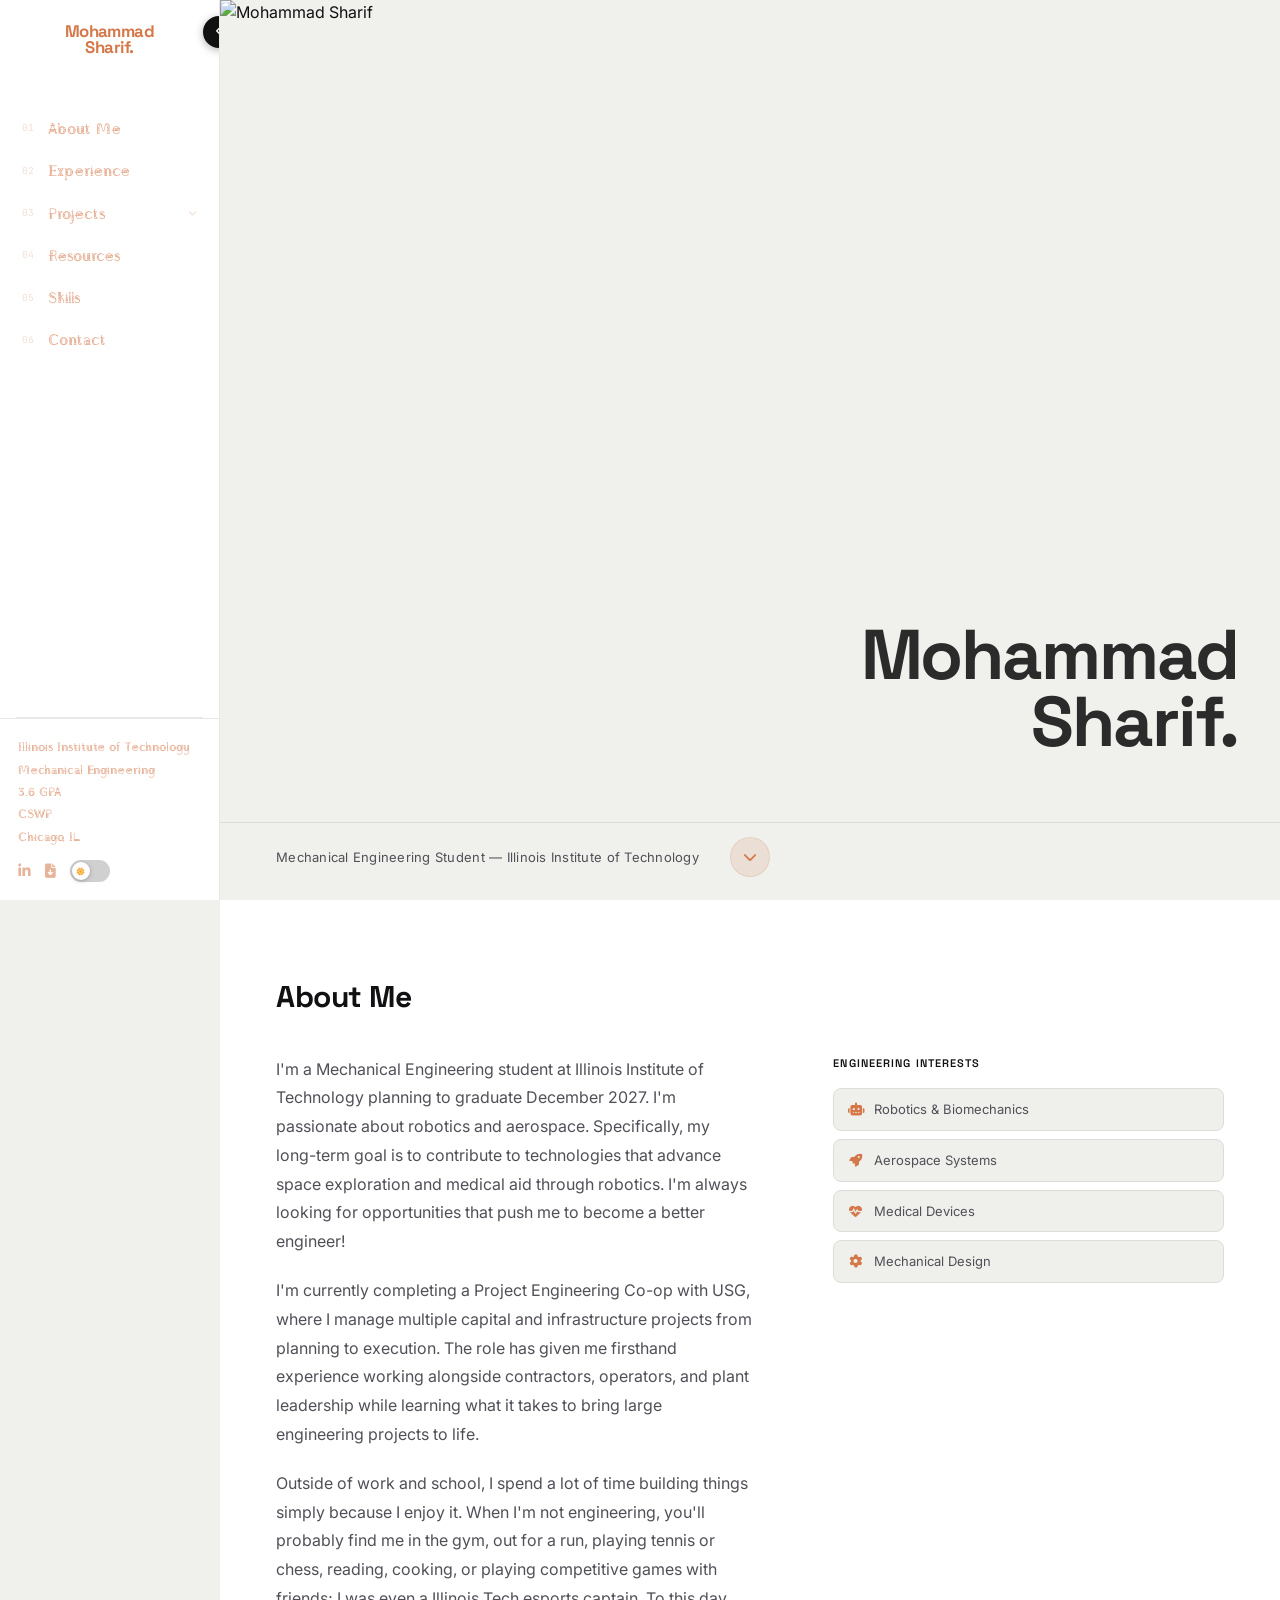
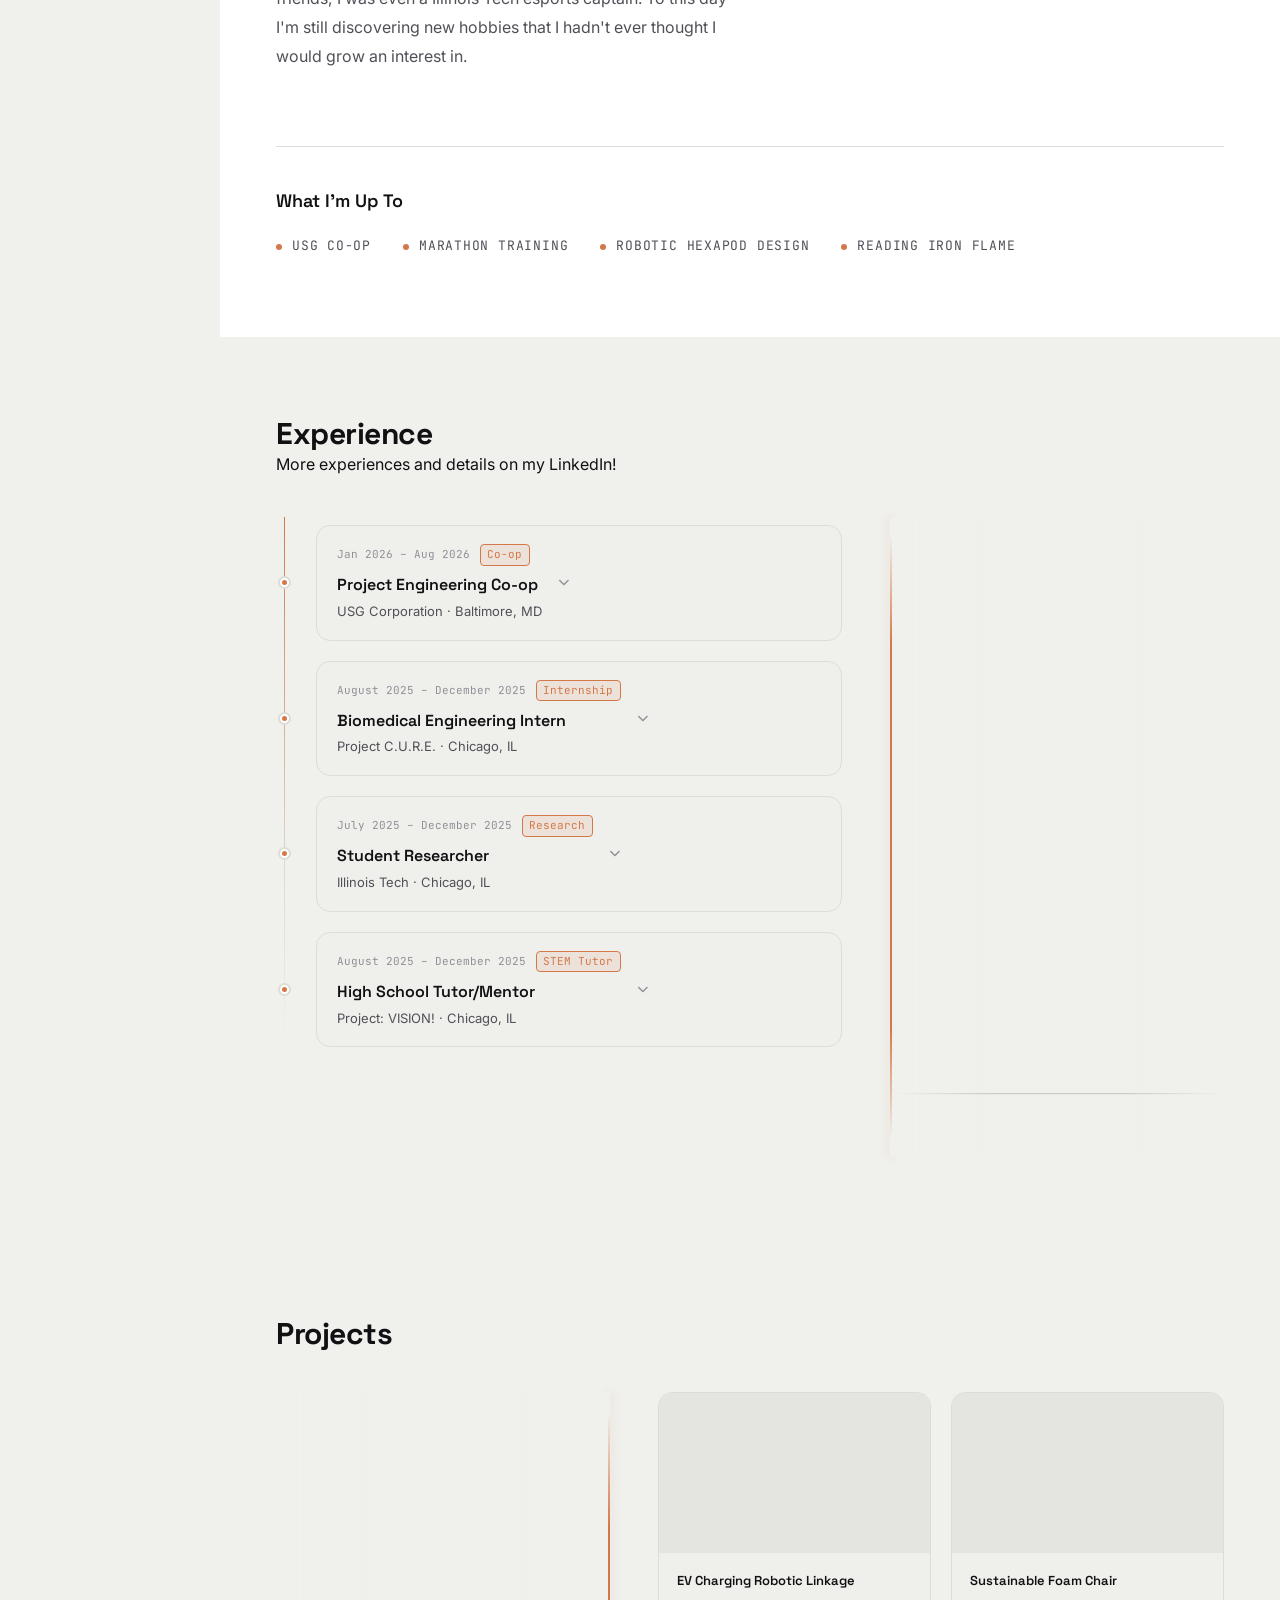
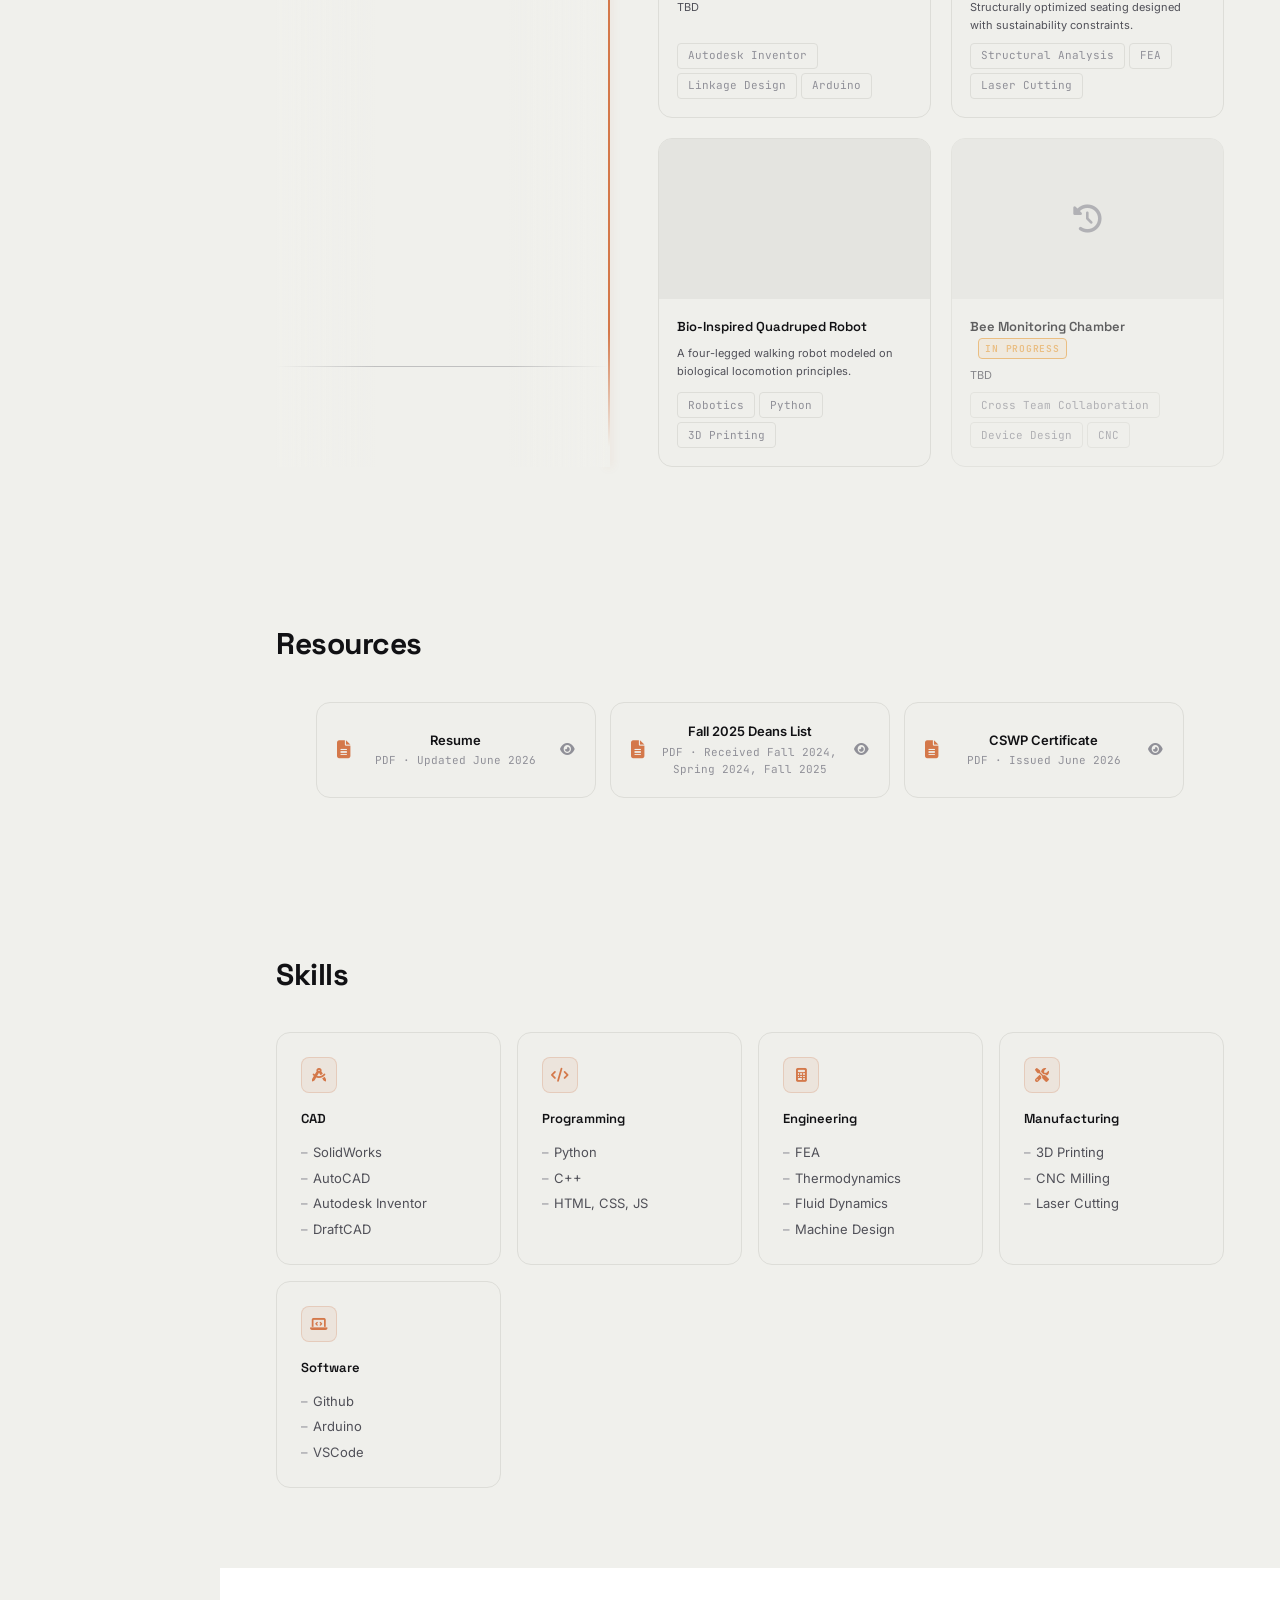
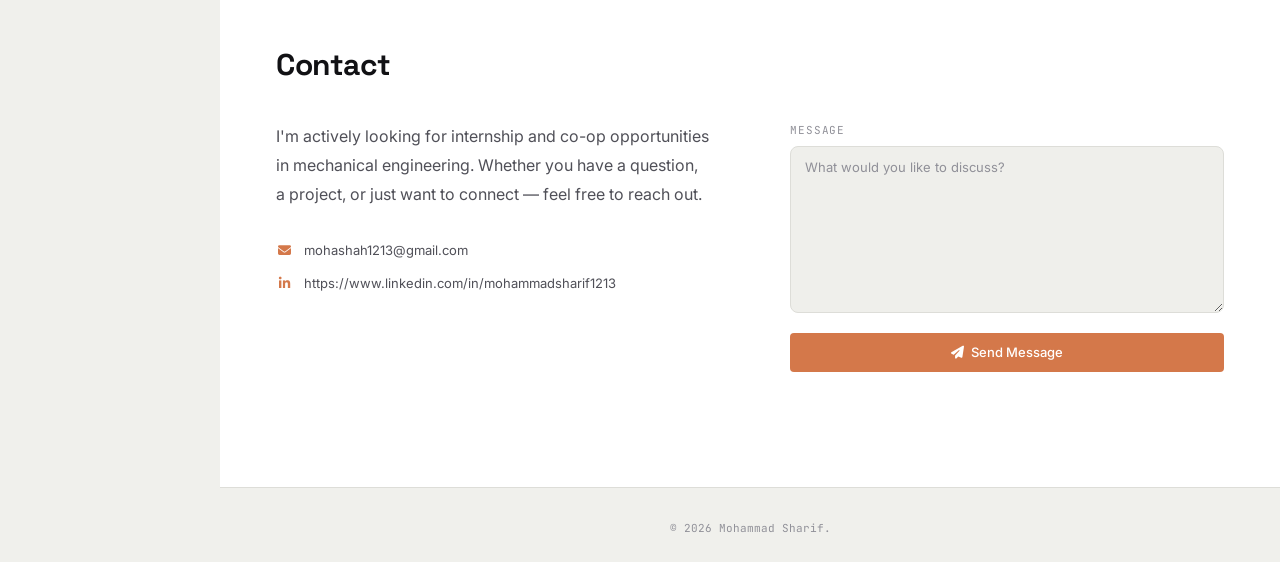
==== commit 2a013c33: "Update index.html" ====
--- a/index.html
+++ b/index.html
@@ -40,10 +40,10 @@
       It shows centered in the sidebar. Hidden when sidebar collapses.
     -->
     <div class="sidebar__logo">
-      <a href="#overview" aria-label="Back to top">
-        <img src="assets/images/site-icon.png" alt="Mohammad Sharif" class="sidebar__logo-img" onerror="this.parentElement.style.display='none'" />
-      </a>
-    </div>
+  <a href="#overview" aria-label="Back to top" class="sidebar__logo-name">
+    Mohammad<br>Sharif.
+  </a>
+</div>
 
     <nav class="sidebar__nav" aria-label="Sections">
       <ul class="sidebar__nav-list" role="list">
@@ -66,7 +66,7 @@
             <i class="fa-solid fa-chevron-down sidebar__nav-chevron" aria-hidden="true"></i>
           </button>
           <ul class="sidebar__dropdown" id="projMenu" role="list">
-            <li><a href="projects/tomato-slicer.html" class="sidebar__dropdown-link">EV Charging Linkage</a></li>
+            <li><a href="projects/linkage.html" class="sidebar__dropdown-link">EV Charging Linkage</a></li>
             <li><a href="projects/foam-chair.html"    class="sidebar__dropdown-link">Sustainable Foam Chair</a></li>
             <li><a href="projects/quadruped.html"     class="sidebar__dropdown-link">Bio-Inspired Quadruped</a></li>
             <li><a href="projects/senior-design.html" class="sidebar__dropdown-link sidebar__dropdown-link--muted">Bee Monitoring Chamber</a></li>
@@ -99,11 +99,11 @@
 
     <div class="sidebar__bottom">
       <div class="sidebar__credentials">
-        <p>Illinois Institute of Technology</p>
-        <p>Mechanical Engineering</p>
-        <p>3.6 GPA</p>
-        <p>CSWP</p>
-        <p>Chicago, IL</p>
+        <p><strong>Illinois Institute of Technology</strong></p>
+        <p><strong>Mechanical Engineering</strong></p>
+        <p><strong>3.6 GPA</strong></p>
+        <p><strong>CSWP</strong></p>
+        <p><strong>Chicago, IL</strong></p>
       </div>
       <div class="sidebar__actions">
         <a href="https://www.linkedin.com/in/mohammadsharif1213/" target="_blank" rel="noopener noreferrer" aria-label="LinkedIn">
@@ -483,7 +483,7 @@
         <div class="section__columns section__columns--reverse">
           <div class="section__col section__col--main">
             <div class="projects__grid">
-          <a href="projects/tomato-slicer.html" class="project-card">
+          <a href="projects/linkage.html" class="project-card">
             <div class="project-card__image-wrap">
               <img src="assets/images/tomato-slicer.jpg" alt="Tomato slicer" class="project-card__image" loading="lazy" />
               <div class="project-card__overlay"><i class="fa-solid fa-arrow-up-right-from-square"></i></div>
@@ -549,10 +549,33 @@
           <h2 class="section__title" id="resourcesHeading">Resources</h2>
         </header>
         <div class="resources__grid">
-          <a href="assets/pdf/resume.pdf" download class="resource-card"><i class="fa-solid fa-file-lines resource-card__icon"></i><div class="resource-card__info"><h3 class="resource-card__title">Resume</h3><p class="resource-card__meta">PDF · Updated June 2026</p></div><i class="fa-solid fa-download resource-card__action"></i></a>
-          <a href="assets/images/deans.jpg" download class="resource-card"><i class="fa-solid fa-file-lines resource-card__icon"></i><div class="resource-card__info"><h3 class="resource-card__title">Fall 2025 Deans List</h3><p class="resource-card__meta">PDF · Received Fall 2024, Spring 2024, Fall 2025</p></div><i class="fa-solid fa-download resource-card__action"></i></a>
-          <a href="assets/pdf/CSWP.pdf" download class="resource-card"><i class="fa-solid fa-file-lines resource-card__icon"></i><div class="resource-card__info"><h3 class="resource-card__title">CSWP Certificate</h3><p class="resource-card__meta">PDF · Issued June 2026</p></div><i class="fa-solid fa-download resource-card__action"></i></a>
-        </div>
+
+  <button class="resource-card" data-file="assets/pdf/resume.pdf" data-title="Resume">
+    <i class="fa-solid fa-file-lines resource-card__icon"></i>
+    <div class="resource-card__info">
+      <h3 class="resource-card__title">Resume</h3>
+      <p class="resource-card__meta">PDF · Updated June 2026</p>
+    </div>
+    <i class="fa-solid fa-eye resource-card__action"></i>
+  </button>
+
+  <button class="resource-card" data-file="assets/images/deans.jpg" data-title="Resume">
+    <i class="fa-solid fa-file-lines resource-card__icon"></i>
+    <div class="resource-card__info">
+      <h3 class="resource-card__title">Fall 2025 Deans List</h3>
+      <p class="resource-card__meta">PDF · Received Fall 2024, Spring 2024, Fall 2025</p>
+    </div>
+    <i class="fa-solid fa-eye resource-card__action"></i>
+  </button>
+
+  <button class="resource-card" data-file="assets/pdf/CSWP.pdf" data-title="Resume">
+    <i class="fa-solid fa-file-lines resource-card__icon"></i>
+    <div class="resource-card__info">
+      <h3 class="resource-card__title">CSWP Certificate</h3>
+      <p class="resource-card__meta">PDF · Issued June 2026</p>
+    </div>
+    <i class="fa-solid fa-eye resource-card__action"></i>
+  </button>
       </div>
     </section>
 
@@ -564,7 +587,7 @@
         </header>
         <div class="skills__grid">
           <div class="skill-card"><div class="skill-card__icon-wrap"><i class="fa-solid fa-drafting-compass"></i></div><h3 class="skill-card__title">CAD</h3><ul class="skill-card__list"><li>SolidWorks</li><li>AutoCAD</li><li>Autodesk Inventor</li><li>DraftCAD</li></ul></div>
-          <div class="skill-card"><div class="skill-card__icon-wrap"><i class="fa-solid fa-code"></i></div><h3 class="skill-card__title">Programming</h3><ul class="skill-card__list"><li>Python</li><li>C++</li><li>C++</li><li>HTML, CSS, JS</li></ul></div>
+          <div class="skill-card"><div class="skill-card__icon-wrap"><i class="fa-solid fa-code"></i></div><h3 class="skill-card__title">Programming</h3><ul class="skill-card__list"><li>Python</li><li>C++</li><li>HTML, CSS, JS</li></ul></div>
           <div class="skill-card"><div class="skill-card__icon-wrap"><i class="fa-solid fa-calculator"></i></div><h3 class="skill-card__title">Engineering</h3><ul class="skill-card__list"><li>FEA</li><li>Thermodynamics</li><li>Fluid Dynamics</li><li>Machine Design</li></ul></div>
           <div class="skill-card"><div class="skill-card__icon-wrap"><i class="fa-solid fa-screwdriver-wrench"></i></div><h3 class="skill-card__title">Manufacturing</h3><ul class="skill-card__list"><li>3D Printing</li><li>CNC Milling</li><li>Laser Cutting</li></ul></div>
           <div class="skill-card"><div class="skill-card__icon-wrap"><i class="fa-solid fa-laptop-code"></i></div><h3 class="skill-card__title">Software</h3><ul class="skill-card__list"><li>Github</li><li>Arduino</li><li>VSCode</li></ul></div>
@@ -586,13 +609,17 @@
               <li><a href="https://www.linkedin.com/in/mohammadsharif1213/" target="_blank" rel="noopener noreferrer" class="contact__link"><i class="fa-brands fa-linkedin-in"></i>https://www.linkedin.com/in/mohammadsharif1213</a></li>
             </ul>
           </div>
-          <form class="contact__form" id="contactForm" novalidate data-email="mohashah1213@gmail.com">
-            <div class="form-group"><label for="contactName" class="form-label">Name</label><input type="text" id="contactName" name="name" class="form-input" placeholder="Your name" autocomplete="name" required /></div>
-            <div class="form-group"><label for="contactEmail" class="form-label">Email</label><input type="email" id="contactEmail" name="email" class="form-input" placeholder="your@email.com" autocomplete="email" required /></div>
-            <div class="form-group"><label for="contactMessage" class="form-label">Message</label><textarea id="contactMessage" name="message" class="form-input form-textarea" placeholder="What would you like to discuss?" rows="5" required></textarea></div>
-            <button type="submit" class="btn btn--primary btn--full"><i class="fa-solid fa-paper-plane"></i>Send Message</button>
-            <p class="contact__form-note" role="status" id="formStatus" aria-live="polite"></p>
-          </form>
+         <form class="contact__form" id="contactForm" novalidate data-email="mohashah1213@gmail.com">
+  <div class="form-group">
+    <label for="contactMessage" class="form-label">Message</label>
+    <textarea id="contactMessage" name="message" class="form-input form-textarea" 
+      placeholder="What would you like to discuss?" rows="7" required></textarea>
+  </div>
+  <button type="submit" class="btn btn--primary btn--full">
+    <i class="fa-solid fa-paper-plane"></i> Send Message
+  </button>
+  <p class="contact__form-note" role="status" id="formStatus" aria-live="polite"></p>
+</form>
         </div>
       </div>
     </section>
@@ -600,7 +627,25 @@
     <footer class="site-footer">
       <p class="site-footer__text">&copy; 2026 Mohammad Sharif.</p>
     </footer>
-
+<!-- Resource viewer modal -->
+<div class="resource-viewer" id="resourceViewer" hidden role="dialog" aria-modal="true" aria-label="Document viewer">
+  <div class="resource-viewer__backdrop" id="resourceViewerBackdrop"></div>
+  <div class="resource-viewer__window">
+    <div class="resource-viewer__toolbar">
+      <button class="resource-viewer__close" id="resourceViewerClose" aria-label="Close">
+        <i class="fa-solid fa-xmark"></i>
+      </button>
+      <span class="resource-viewer__title" id="resourceViewerTitle"></span>
+      <a class="resource-viewer__download" id="resourceViewerDownload" download aria-label="Download">
+        <i class="fa-solid fa-download"></i>
+        <span>Download</span>
+      </a>
+    </div>
+    <div class="resource-viewer__body">
+      <iframe class="resource-viewer__frame" id="resourceViewerFrame" title="Document preview"></iframe>
+    </div>
+  </div>
+</div>
   </main>
 
   <!-- ═══ LIGHTBOX ═══ -->
--- a/css/styles.css
+++ b/css/styles.css
@@ -128,7 +128,7 @@
 /* ── SIDEBAR TOGGLE: centered on border, permanently black ────── */
 .sidebar__toggle {
   position: absolute;
-  top: 50%;
+  top: 3.5%;
   right: -16px;
   transform: translateY(-50%);
   width: 32px; height: 32px;
@@ -157,13 +157,17 @@
   padding: 1.5rem 1rem 0.75rem;
   flex-shrink: 0;
 }
-.sidebar__logo a { display: flex; align-items: center; justify-content: center; }
-.sidebar__logo-img {
-  width: 56px;
-  height: 56px;
-  border-radius: var(--radius-md);
-  object-fit: cover;
-  transition: opacity var(--dur-base);
+.sidebar__logo-name {
+  font-family: 'Space Grotesk', system-ui, sans-serif;  /* explicit, not var */
+  font-size: 1.05rem;
+  font-weight: 700;
+  letter-spacing: -0.03em;
+  line-height: 0.95;
+  color: var(--sidebar-accent);       /* follows the universal accent color */
+  text-align: center;
+  text-decoration: none;
+  display: block;
+  transition: opacity var(--dur-fast);
 }
 .sidebar__logo-img:hover { opacity: 0.8; }
 /* Hide logo when sidebar is collapsed */
@@ -568,3 +572,107 @@
 .lightbox__thumb img { width: 100%; height: 100%; object-fit: cover; }
 .lightbox__thumb:hover { opacity: 0.75; }
 .lightbox__thumb.is-active { opacity: 1; border-color: var(--accent); }
+
+/* ── RESOURCE VIEWER ──────────────────────────────────────────── */
+.resource-card { cursor: pointer; }
+.resource-card:not(.resource-card--upcoming):hover .resource-card__action { color: var(--accent); }
+
+.resource-viewer {
+  position: fixed; inset: 0; z-index: 1000;
+  display: flex; align-items: center; justify-content: center;
+}
+.resource-viewer[hidden] { display: none; }
+
+.resource-viewer__backdrop {
+  position: absolute; inset: 0;
+  background: rgba(0,0,0,0.75);
+  backdrop-filter: blur(6px);
+  -webkit-backdrop-filter: blur(6px);
+}
+
+.resource-viewer__window {
+  position: relative; z-index: 1;
+  width: min(900px, 92vw);
+  height: min(85vh, 1000px);
+  background: var(--color-surface);
+  border-radius: var(--radius-lg);
+  border: 1px solid var(--color-border);
+  display: flex; flex-direction: column;
+  overflow: hidden;
+  box-shadow: 0 24px 80px rgba(0,0,0,0.5);
+  animation: viewer-in 0.22s cubic-bezier(0,0,0.2,1) both;
+}
+
+@keyframes viewer-in {
+  from { opacity: 0; transform: scale(0.96) translateY(12px); }
+  to   { opacity: 1; transform: none; }
+}
+
+.resource-viewer__toolbar {
+  display: flex;
+  align-items: center;
+  gap: 1rem;
+  padding: 0.75rem 1.25rem;
+  border-bottom: 1px solid var(--color-border);
+  background: var(--color-surface-2);
+  flex-shrink: 0;
+}
+
+.resource-viewer__close {
+  width: 32px; height: 32px;
+  border-radius: var(--radius-full);
+  background: rgba(255,0,0,0.12);
+  border: 1px solid rgba(255,0,0,0.2);
+  color: #e05050;
+  display: flex; align-items: center; justify-content: center;
+  font-size: 0.875rem;
+  transition: background var(--dur-fast), color var(--dur-fast);
+  flex-shrink: 0;
+}
+.resource-viewer__close:hover { background: rgba(255,0,0,0.25); color: #c03030; }
+
+.resource-viewer__title {
+  flex: 1;
+  font-family: var(--font-display);
+  font-size: var(--text-sm);
+  font-weight: 600;
+  color: var(--color-text-primary);
+  white-space: nowrap;
+  overflow: hidden;
+  text-overflow: ellipsis;
+}
+
+.resource-viewer__download {
+  display: inline-flex; align-items: center; gap: 0.4rem;
+  padding: 0.4rem 0.875rem;
+  border-radius: var(--radius-sm);
+  background: var(--accent);
+  color: #fff;
+  font-size: var(--text-xs);
+  font-weight: 600;
+  font-family: var(--font-body);
+  transition: filter var(--dur-fast);
+  flex-shrink: 0;
+  text-decoration: none;
+}
+.resource-viewer__download:hover { filter: brightness(1.12); }
+
+.resource-viewer__body {
+  flex: 1;
+  overflow: hidden;
+  background: #525659;
+}
+
+.resource-viewer__frame {
+  width: 100%; height: 100%;
+  border: none;
+  display: block;
+}
+
+/* Mobile: full screen */
+@media (max-width: 600px) {
+  .resource-viewer__window {
+    width: 100vw; height: 100vh;
+    border-radius: 0; border: none;
+  }
+}
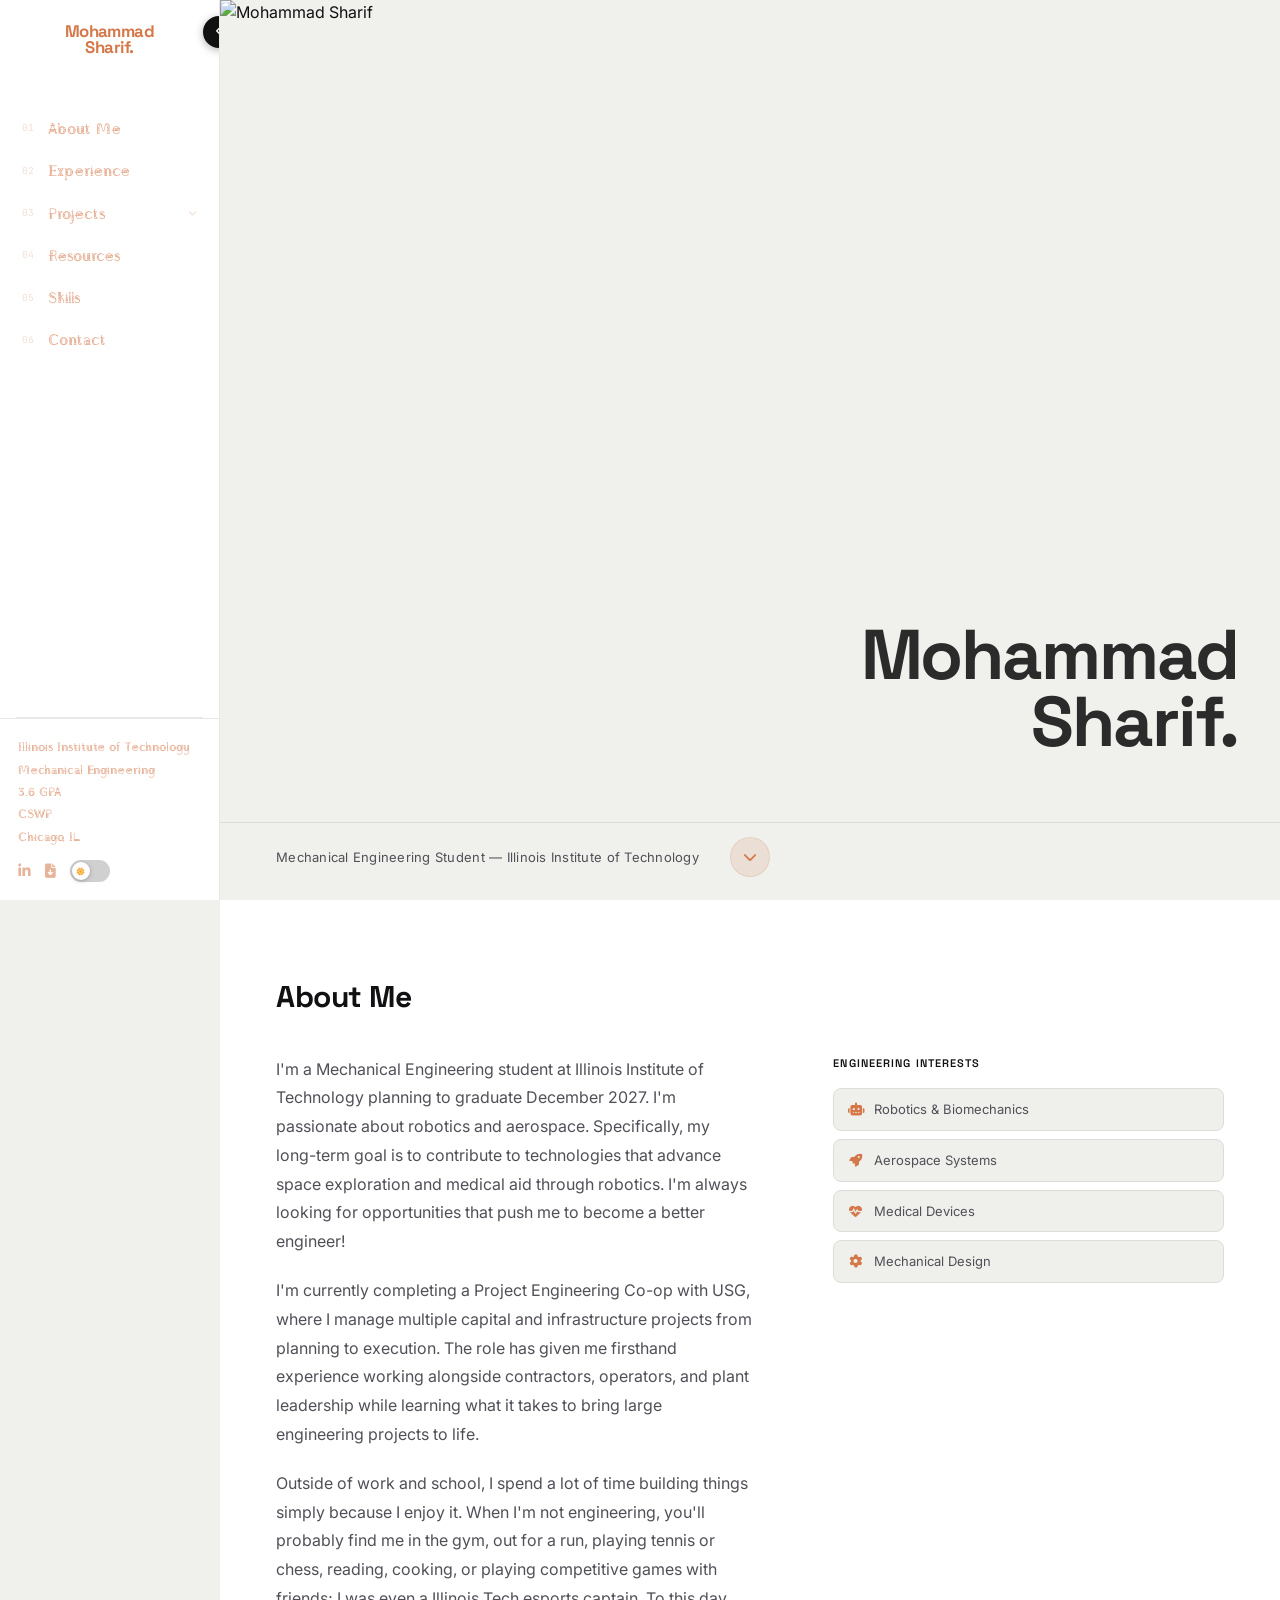
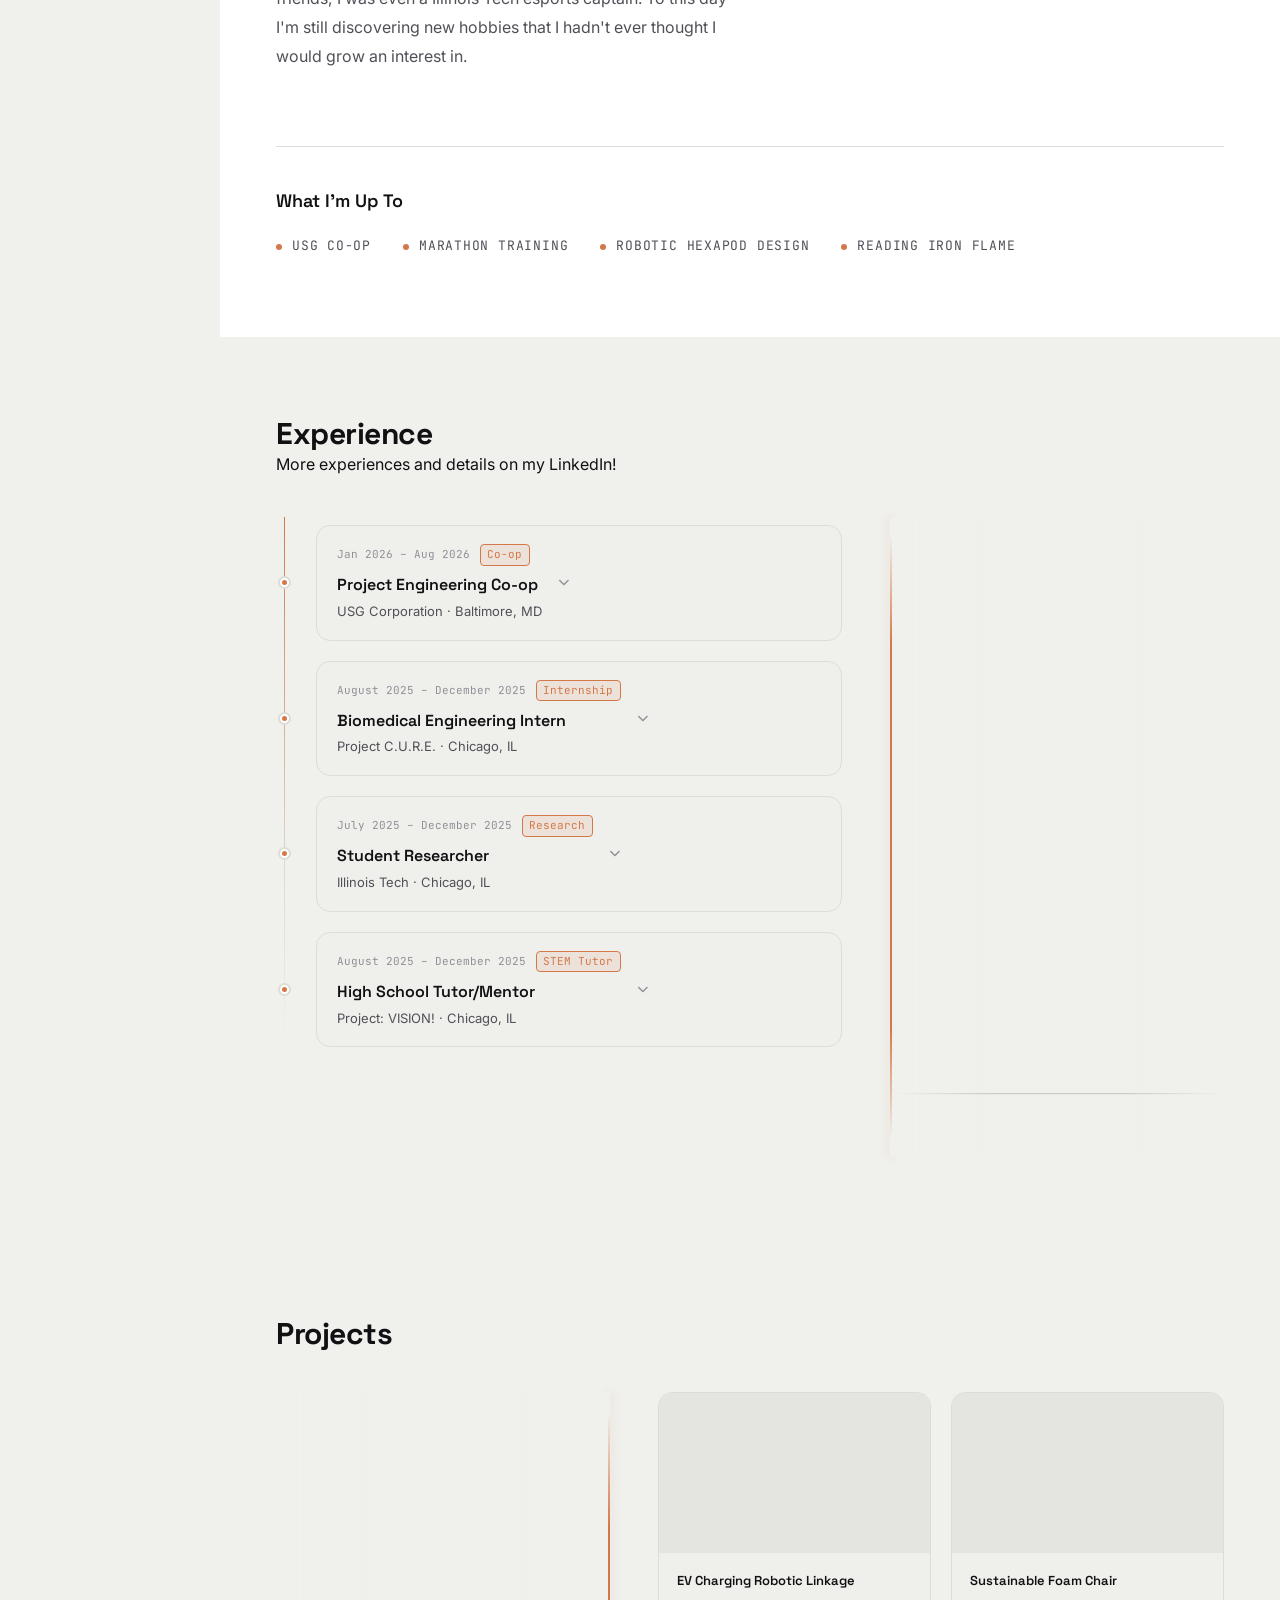
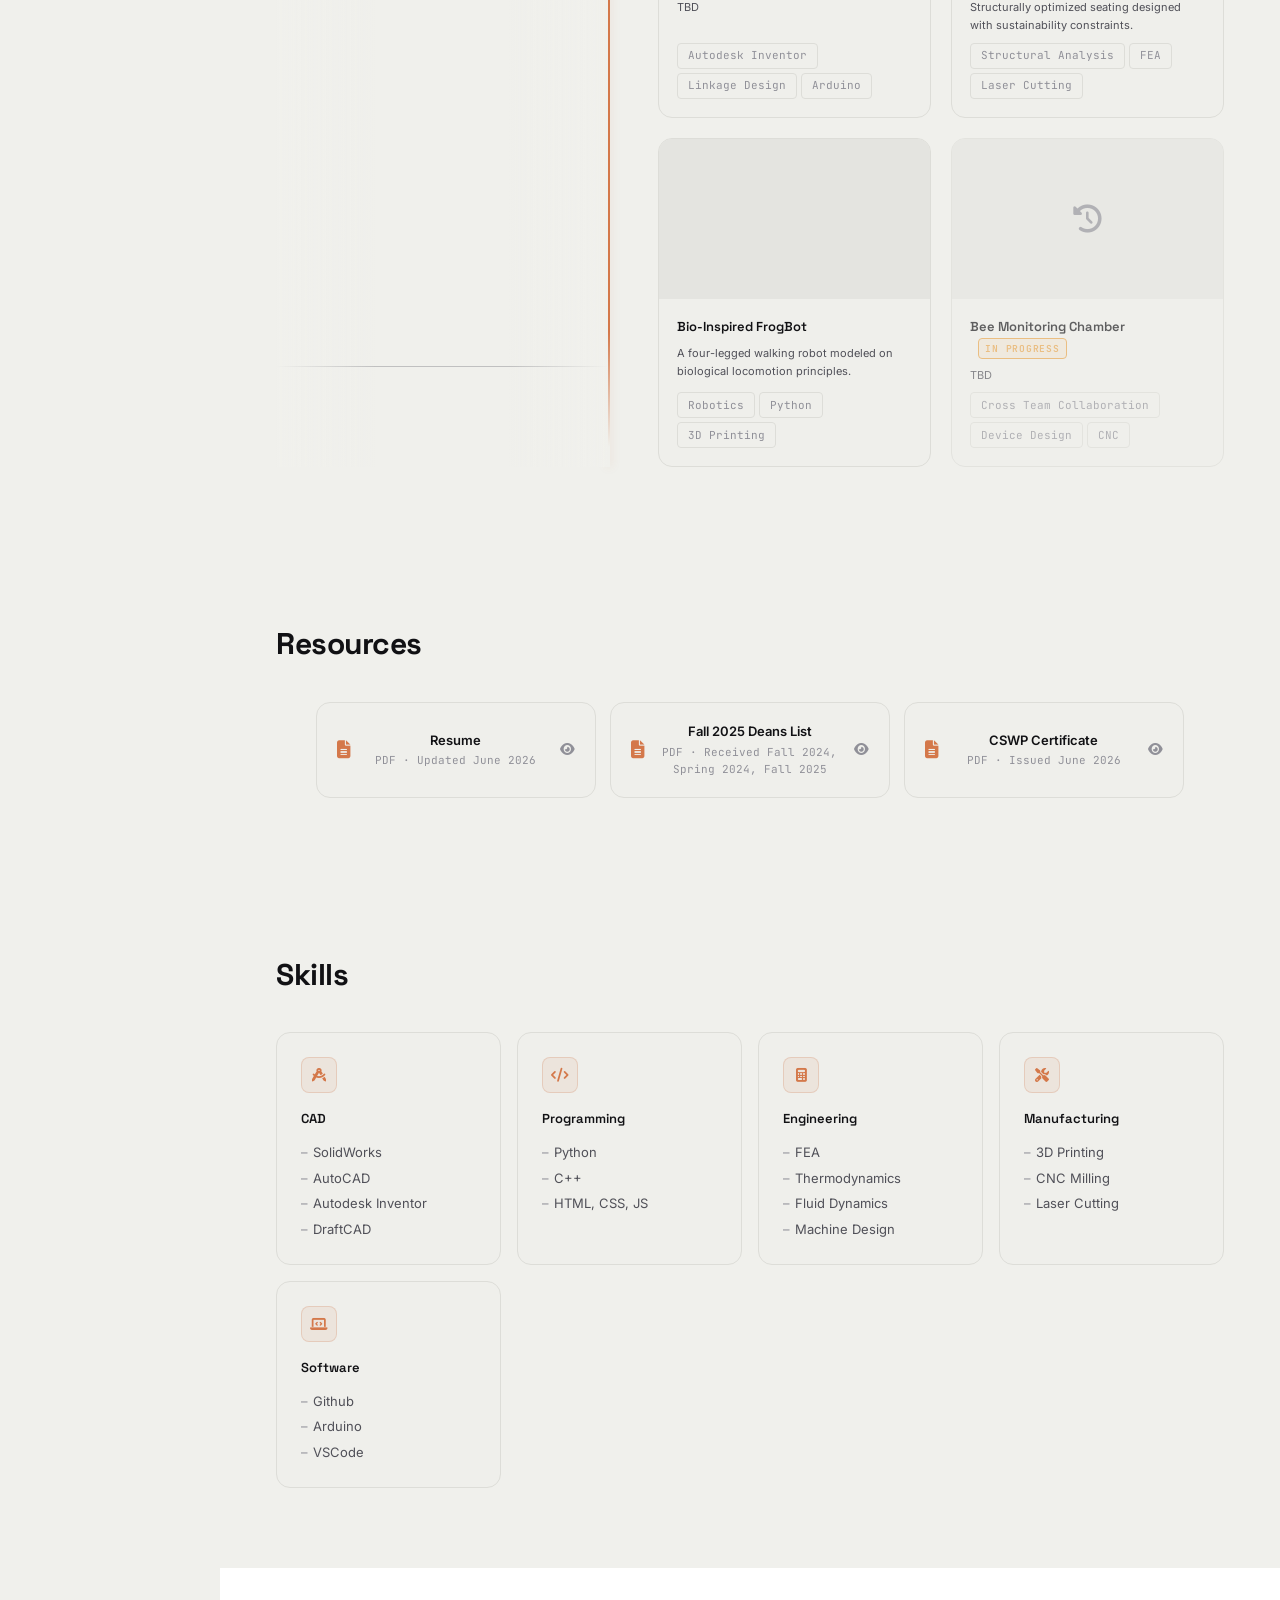
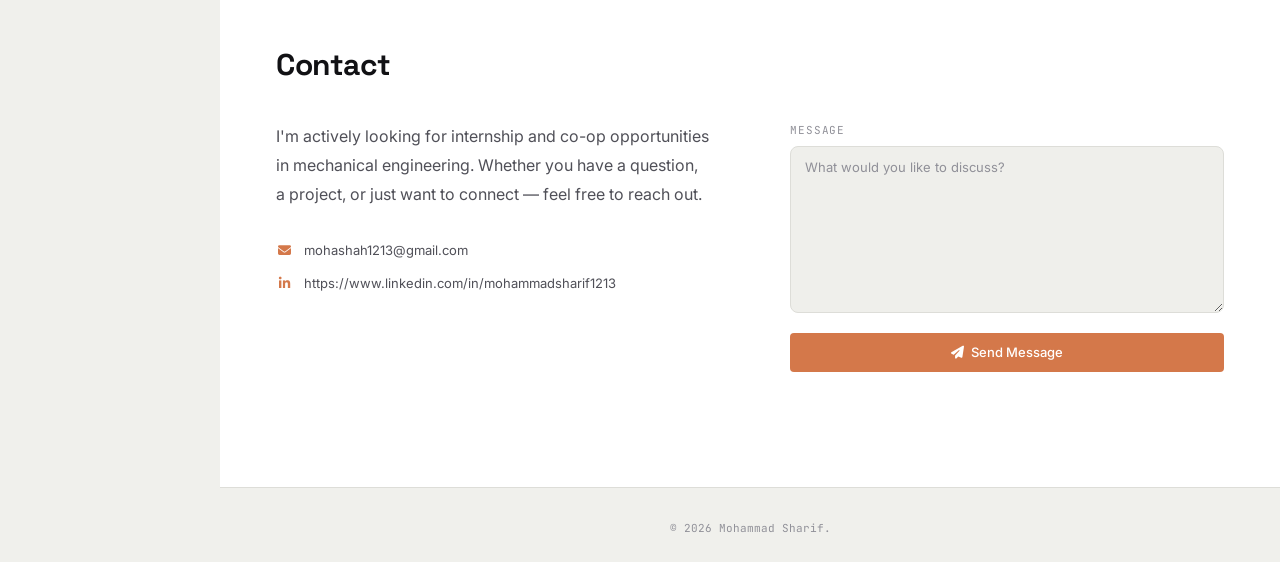
==== commit a26bf6d5: "Update index.html" ====
--- a/index.html
+++ b/index.html
@@ -68,7 +68,7 @@
           <ul class="sidebar__dropdown" id="projMenu" role="list">
             <li><a href="projects/linkage.html" class="sidebar__dropdown-link">EV Charging Linkage</a></li>
             <li><a href="projects/foam-chair.html"    class="sidebar__dropdown-link">Sustainable Foam Chair</a></li>
-            <li><a href="projects/quadruped.html"     class="sidebar__dropdown-link">Bio-Inspired Quadruped</a></li>
+            <li><a href="projects/frogbot.html"     class="sidebar__dropdown-link">Bio-Inspired Frogbot</a></li>
             <li><a href="projects/senior-design.html" class="sidebar__dropdown-link sidebar__dropdown-link--muted">Bee Monitoring Chamber</a></li>
           </ul>
         </li>
@@ -505,13 +505,13 @@
               <div class="project-card__tags"><span class="tag">Structural Analysis</span><span class="tag">FEA</span><span class="tag">Laser Cutting</span></div>
             </div>
           </a>
-          <a href="projects/quadruped.html" class="project-card">
+          <a href="projects/frogbot.html" class="project-card">
             <div class="project-card__image-wrap">
               <img src="assets/images/quadruped.jpg" alt="Quadruped robot" class="project-card__image" loading="lazy" />
               <div class="project-card__overlay"><i class="fa-solid fa-arrow-up-right-from-square"></i></div>
             </div>
             <div class="project-card__body">
-              <h3 class="project-card__title">Bio-Inspired Quadruped Robot</h3>
+              <h3 class="project-card__title">Bio-Inspired FrogBot</h3>
               <p class="project-card__desc">A four-legged walking robot modeled on biological locomotion principles.</p>
               <div class="project-card__tags"><span class="tag">Robotics</span><span class="tag">Python</span><span class="tag">3D Printing</span></div>
             </div>
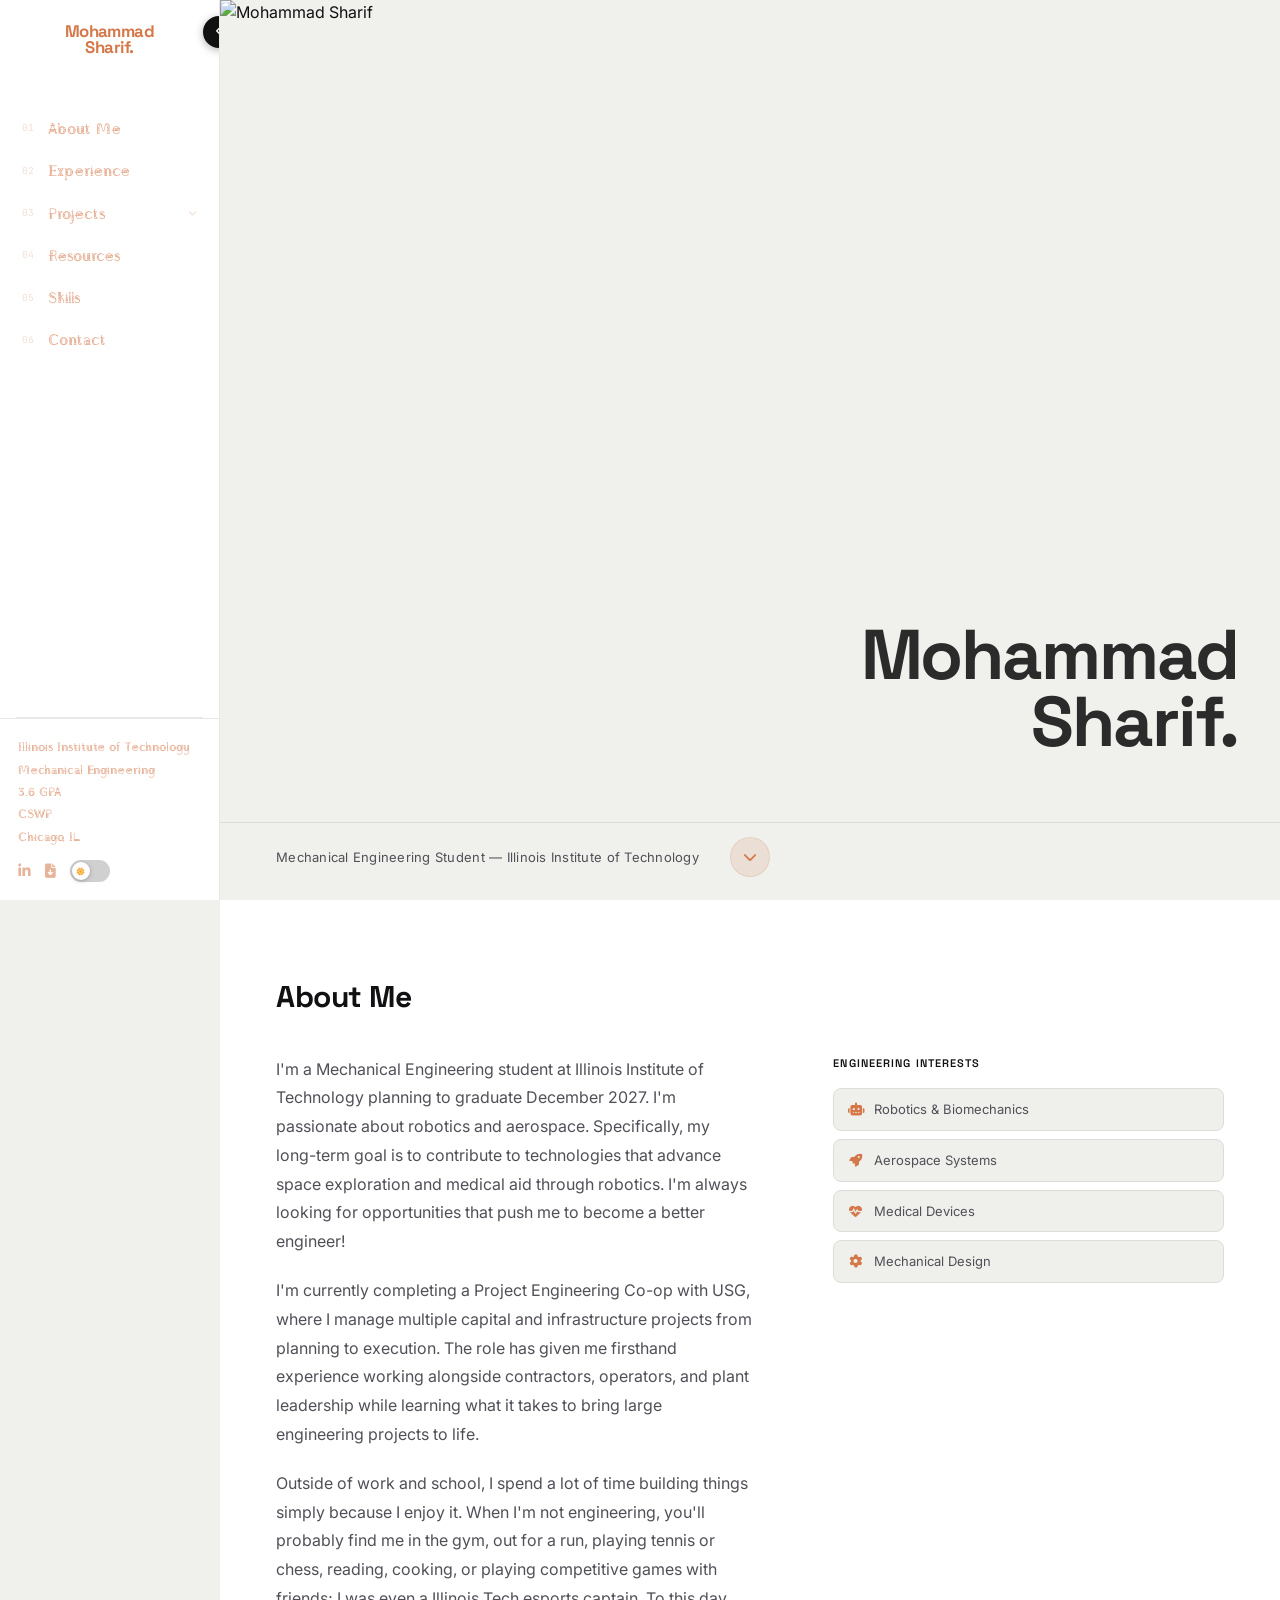
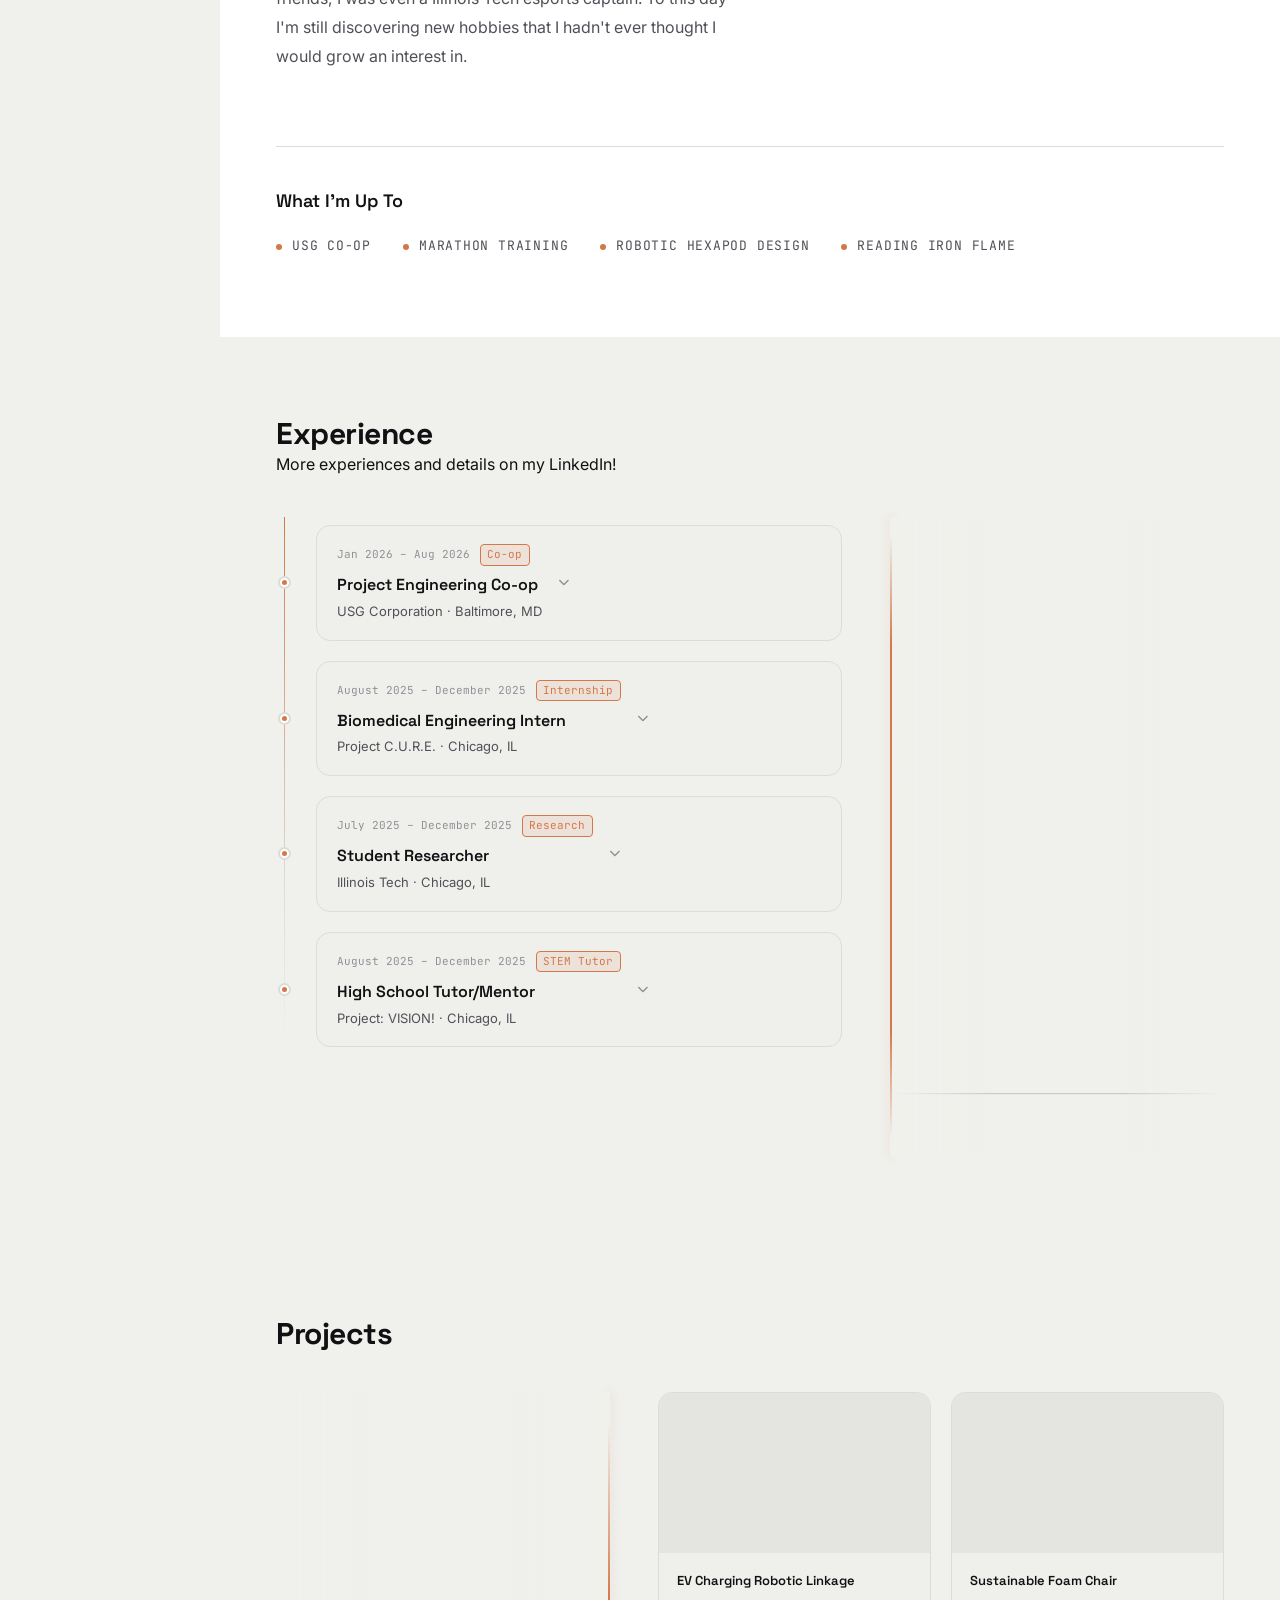
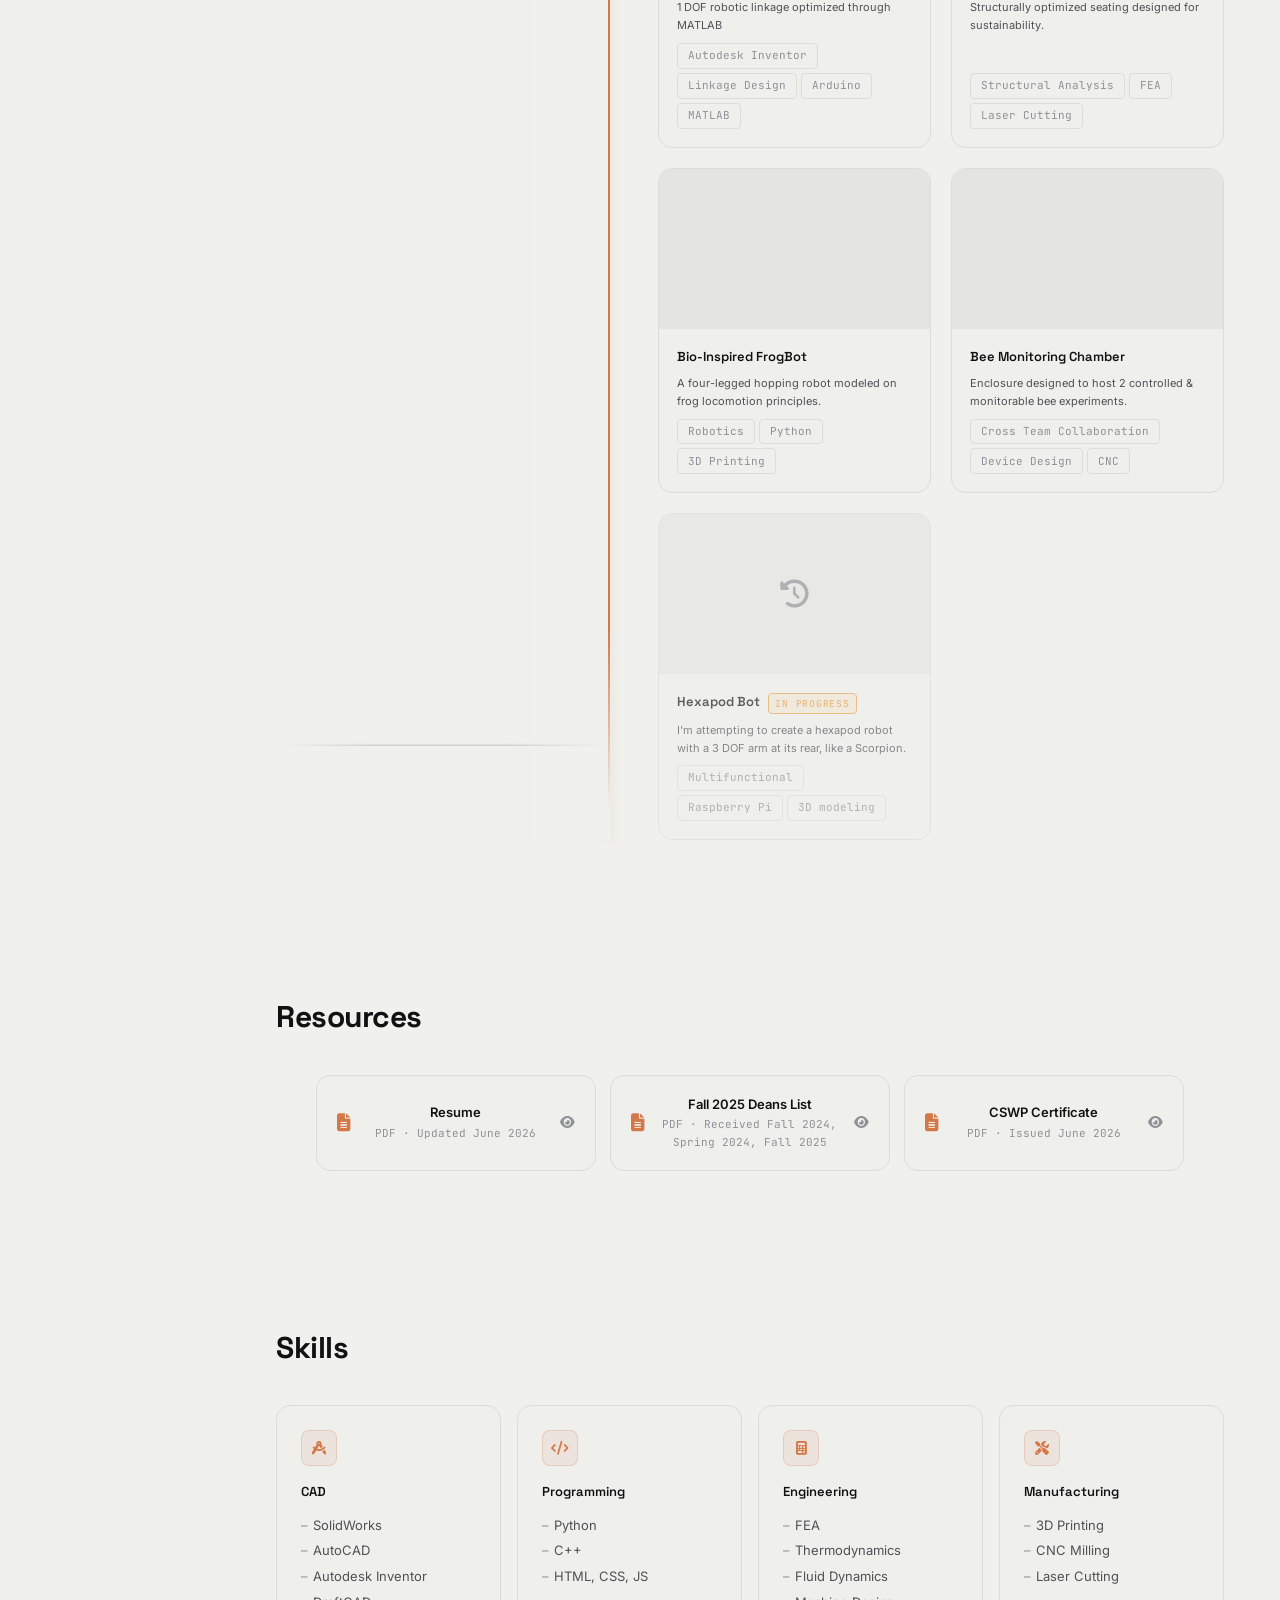
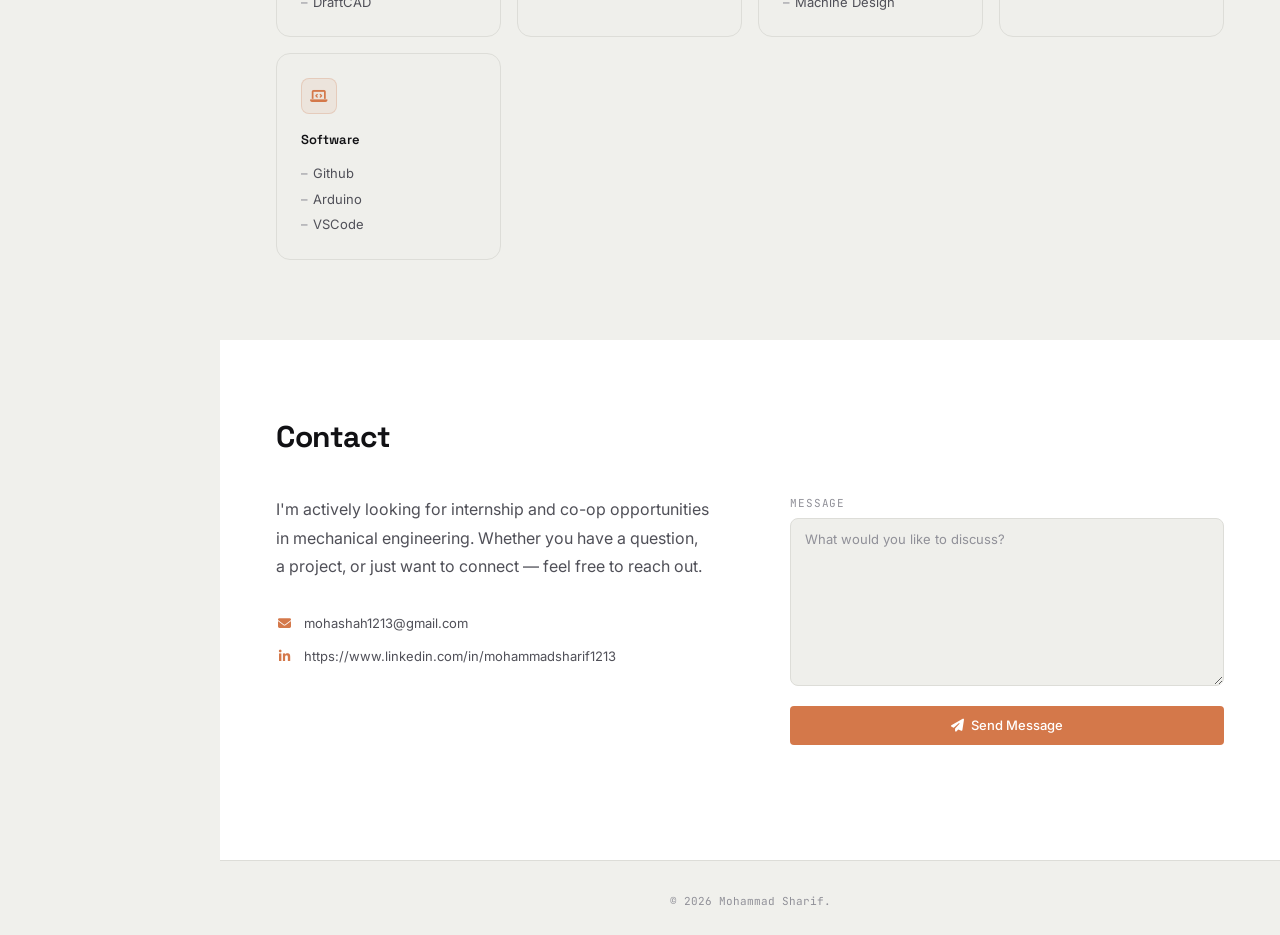
==== commit dbf437d2: "Update index.html" ====
--- a/index.html
+++ b/index.html
@@ -69,7 +69,7 @@
             <li><a href="projects/linkage.html" class="sidebar__dropdown-link">EV Charging Linkage</a></li>
             <li><a href="projects/foam-chair.html"    class="sidebar__dropdown-link">Sustainable Foam Chair</a></li>
             <li><a href="projects/frogbot.html"     class="sidebar__dropdown-link">Bio-Inspired Frogbot</a></li>
-            <li><a href="projects/senior-design.html" class="sidebar__dropdown-link sidebar__dropdown-link--muted">Bee Monitoring Chamber</a></li>
+            <li><a href="projects/bees.html" class="sidebar__dropdown-link sidebar__dropdown-link--muted">Bee Monitoring Chamber</a></li>
           </ul>
         </li>
         <li class="sidebar__nav-item">
@@ -490,8 +490,8 @@
             </div>
             <div class="project-card__body">
               <h3 class="project-card__title">EV Charging Robotic Linkage</h3>
-              <p class="project-card__desc">TBD</p>
-              <div class="project-card__tags"><span class="tag">Autodesk Inventor</span><span class="tag">Linkage Design</span><span class="tag">Arduino</span></div>
+              <p class="project-card__desc">1 DOF robotic linkage optimized through MATLAB</p>
+              <div class="project-card__tags"><span class="tag">Autodesk Inventor</span><span class="tag">Linkage Design</span><span class="tag">Arduino</span><span class="tag">MATLAB</span></div>
             </div>
           </a>
           <a href="projects/foam-chair.html" class="project-card">
@@ -501,7 +501,7 @@
             </div>
             <div class="project-card__body">
               <h3 class="project-card__title">Sustainable Foam Chair</h3>
-              <p class="project-card__desc">Structurally optimized seating designed with sustainability constraints.</p>
+              <p class="project-card__desc">Structurally optimized seating designed for sustainability.</p>
               <div class="project-card__tags"><span class="tag">Structural Analysis</span><span class="tag">FEA</span><span class="tag">Laser Cutting</span></div>
             </div>
           </a>
@@ -512,18 +512,29 @@
             </div>
             <div class="project-card__body">
               <h3 class="project-card__title">Bio-Inspired FrogBot</h3>
-              <p class="project-card__desc">A four-legged walking robot modeled on biological locomotion principles.</p>
+              <p class="project-card__desc">A four-legged hopping robot modeled on frog locomotion principles.</p>
               <div class="project-card__tags"><span class="tag">Robotics</span><span class="tag">Python</span><span class="tag">3D Printing</span></div>
             </div>
           </a>
-          <a href="projects/senior-design.html" class="project-card project-card--upcoming">
+                 <a href="projects/bees.html" class="project-card">
+            <div class="project-card__image-wrap">
+              <img src="assets/images/bees.jpg" alt="Quadruped robot" class="project-card__image" loading="lazy" />
+              <div class="project-card__overlay"><i class="fa-solid fa-arrow-up-right-from-square"></i></div>
+            </div>
+            <div class="project-card__body">
+              <h3 class="project-card__title">Bee Monitoring Chamber</h3>
+              <p class="project-card__desc">Enclosure designed to host 2 controlled & monitorable bee experiments.</p>
+              <div class="project-card__tags"><span class="tag">Cross Team Collaboration</span><span class="tag">Device Design</span><span class="tag">CNC</span></div>
+            </div>
+          </a>
+          <a href="projects/hexapod.html" class="project-card project-card--upcoming">
             <div class="project-card__image-wrap project-card__image-wrap--placeholder">
               <i class="fa-solid fa-clock-rotate-left project-card__placeholder-icon"></i>
             </div>
             <div class="project-card__body">
-              <h3 class="project-card__title">Bee Monitoring Chamber <span class="badge badge--wip">In Progress</span></h3>
-              <p class="project-card__desc">TBD</p>
-              <div class="project-card__tags"><span class="tag">Cross Team Collaboration</span><span class="tag">Device Design</span><span class="tag">CNC</span></div>
+              <h3 class="project-card__title">Hexapod Bot<span class="badge badge--wip">In Progress</span></h3>
+              <p class="project-card__desc">I'm attempting to create a hexapod robot with a 3 DOF arm at its rear, like a Scorpion.</p>
+              <div class="project-card__tags"><span class="tag">Multifunctional</span><span class="tag">Raspberry Pi</span><span class="tag">3D modeling</span></div>
             </div>
           </a>
             </div>
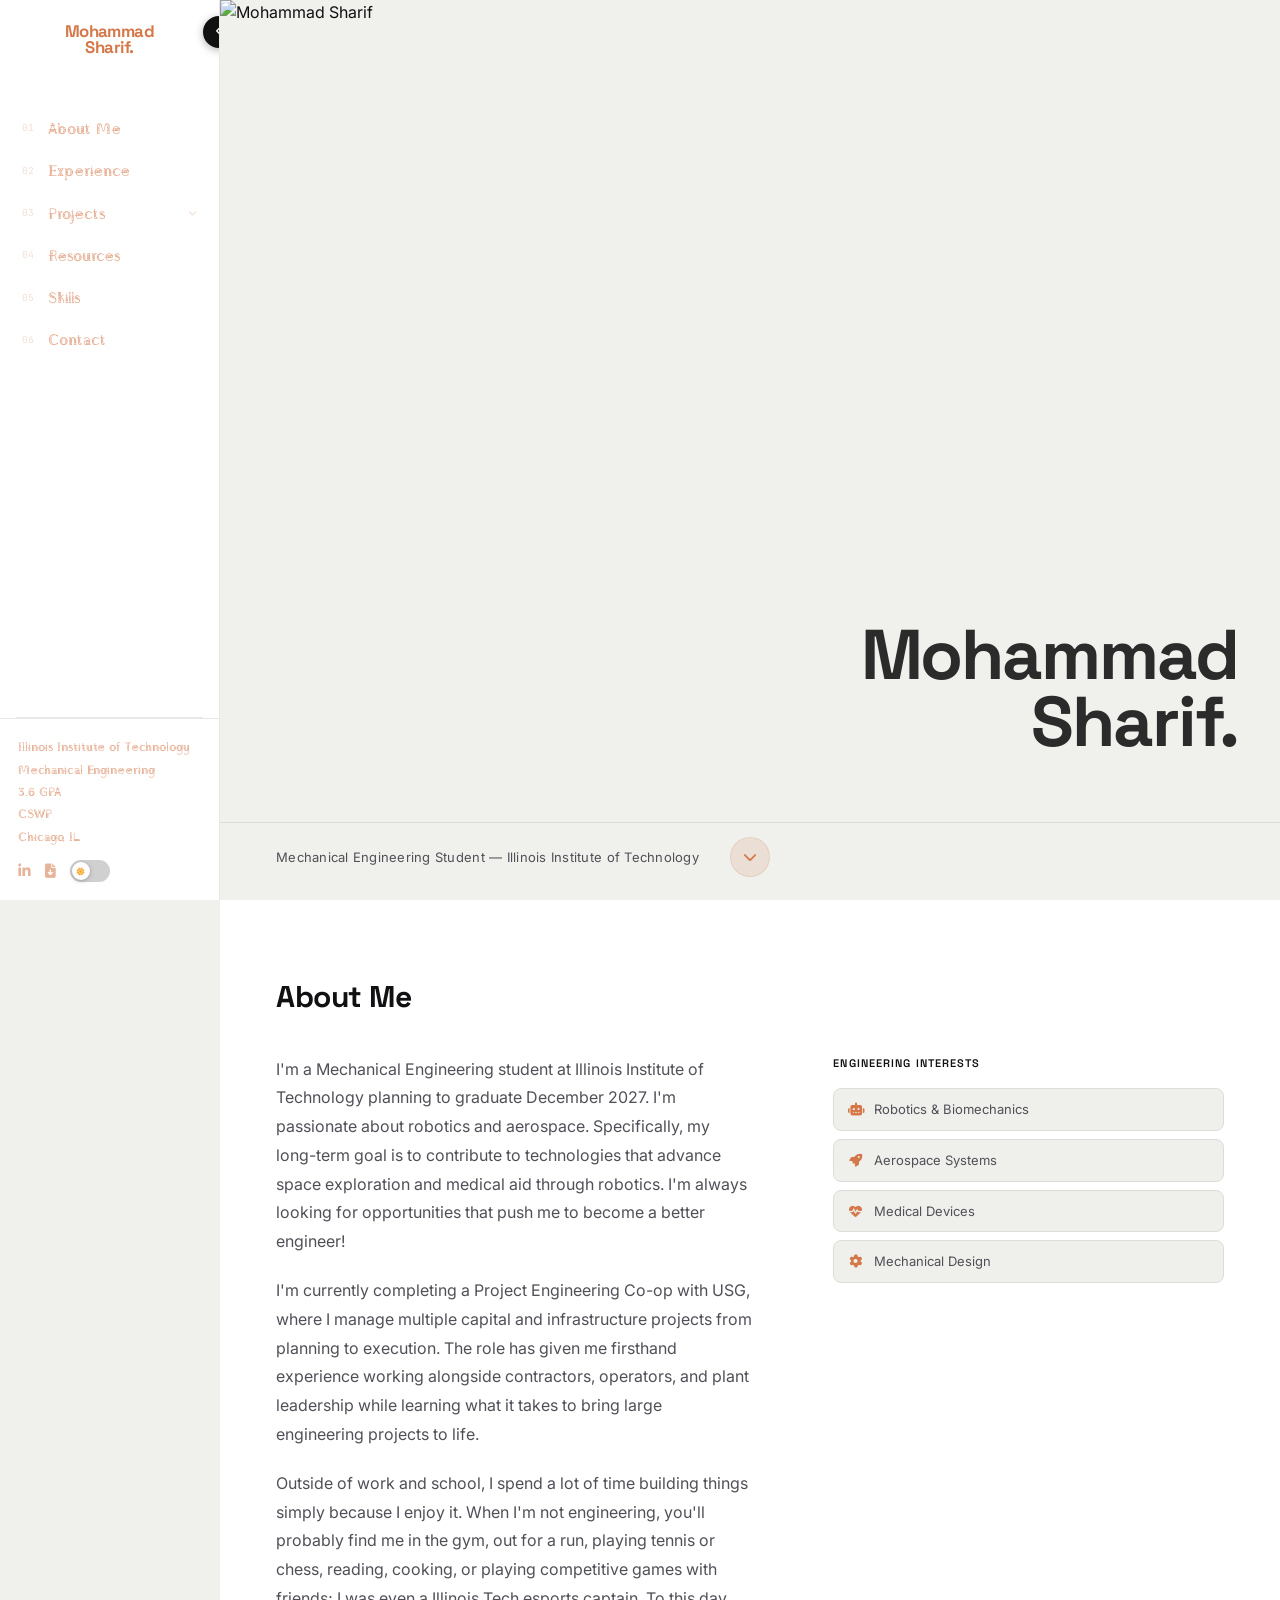
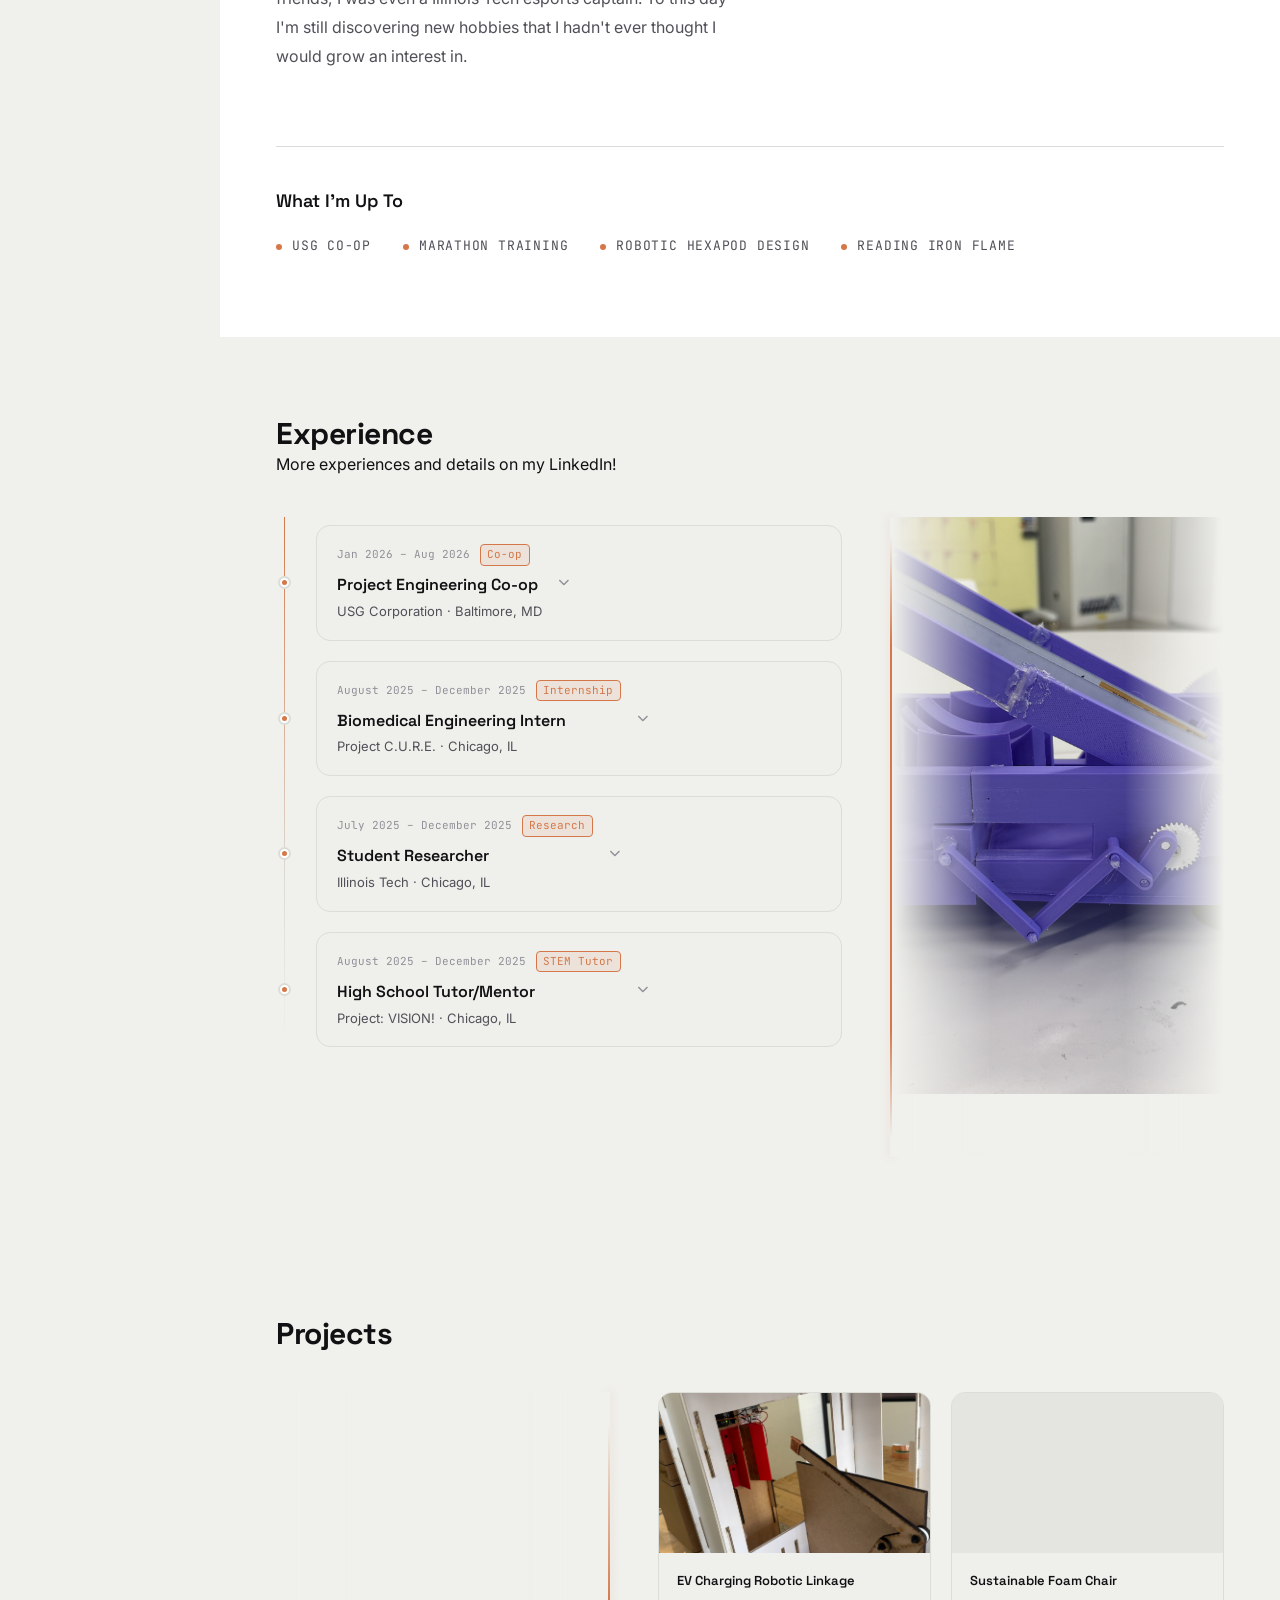
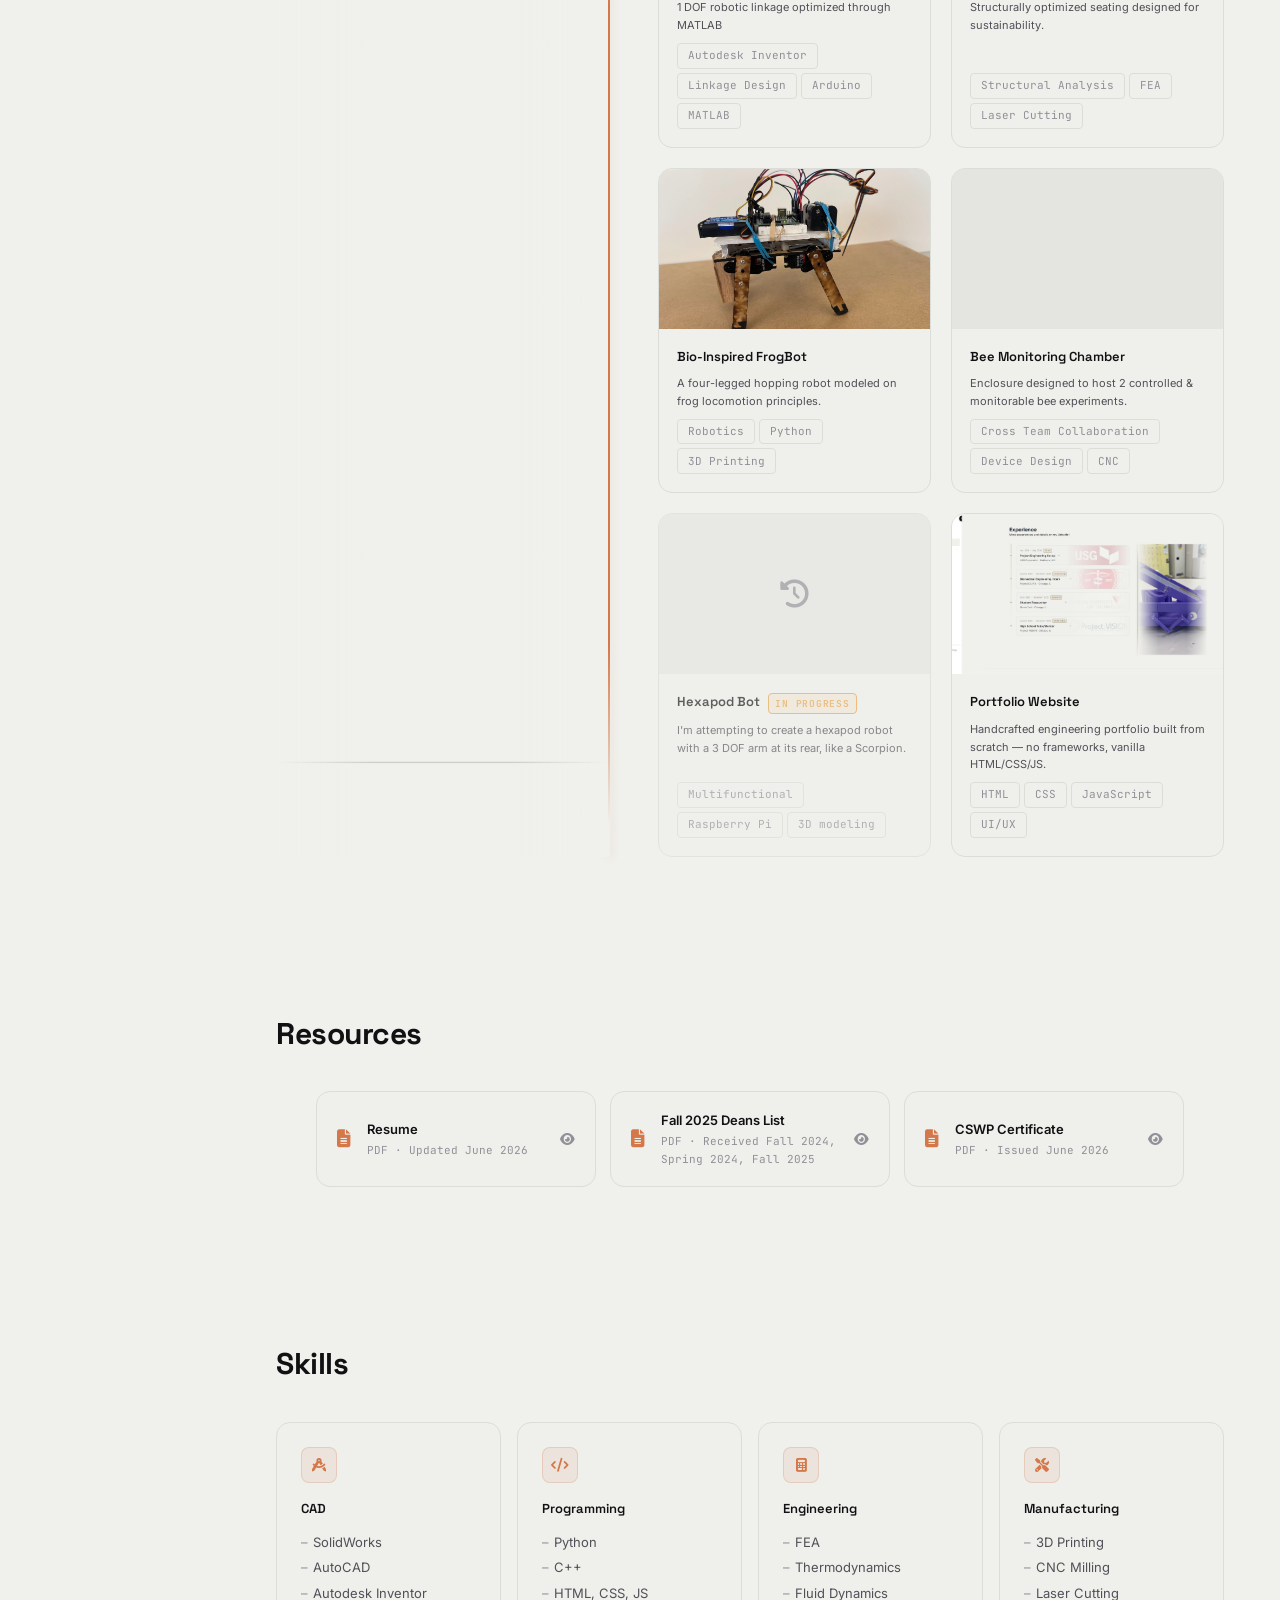
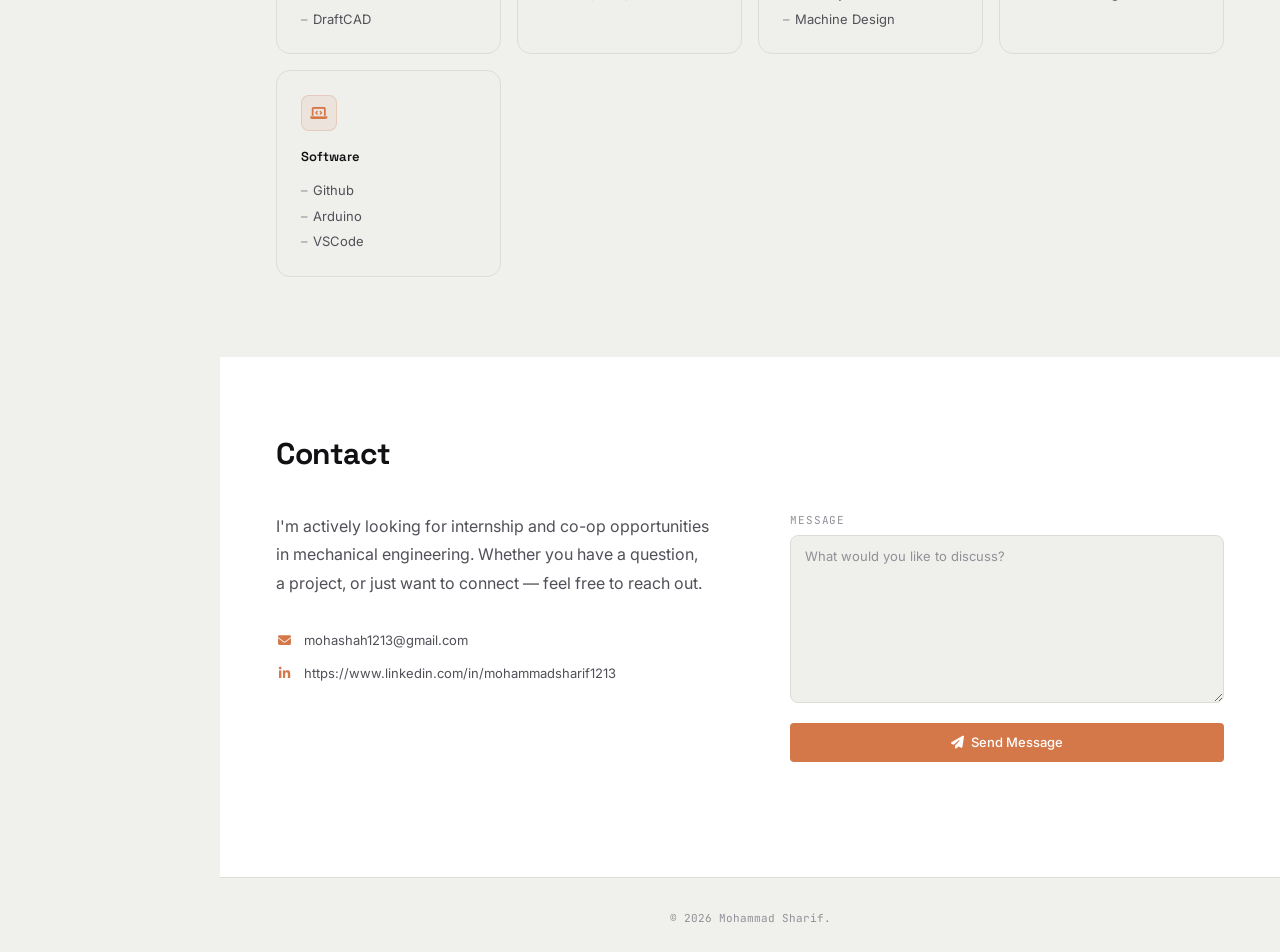
==== commit 17e675bf: "Update index.html" ====
--- a/index.html
+++ b/index.html
@@ -537,6 +537,17 @@
               <div class="project-card__tags"><span class="tag">Multifunctional</span><span class="tag">Raspberry Pi</span><span class="tag">3D modeling</span></div>
             </div>
           </a>
+          <a href="projects/portfolio.html" class="project-card">
+            <div class="project-card__image-wrap">
+              <img src="assets/images/portfolio-after.jpg" alt="Portfolio website" class="project-card__image" loading="lazy" />
+              <div class="project-card__overlay"><i class="fa-solid fa-arrow-up-right-from-square"></i></div>
+            </div>
+            <div class="project-card__body">
+              <h3 class="project-card__title">Portfolio Website</h3>
+              <p class="project-card__desc">Handcrafted engineering portfolio built from scratch — no frameworks, vanilla HTML/CSS/JS.</p>
+              <div class="project-card__tags"><span class="tag">HTML</span><span class="tag">CSS</span><span class="tag">JavaScript</span><span class="tag">UI/UX</span></div>
+            </div>
+          </a>
             </div>
           </div>
 
@@ -561,32 +572,35 @@
         </header>
         <div class="resources__grid">
 
-  <button class="resource-card" data-file="assets/pdf/resume.pdf" data-title="Resume">
+  <a href="assets/pdf/resume.pdf" target="_blank" rel="noopener" class="resource-card">
+
     <i class="fa-solid fa-file-lines resource-card__icon"></i>
     <div class="resource-card__info">
       <h3 class="resource-card__title">Resume</h3>
       <p class="resource-card__meta">PDF · Updated June 2026</p>
     </div>
     <i class="fa-solid fa-eye resource-card__action"></i>
-  </button>
-
-  <button class="resource-card" data-file="assets/images/deans.jpg" data-title="Resume">
+  </a>
+
+  <a href="assets/images/deans.jpg" target="_blank" rel="noopener" class="resource-card">
+
     <i class="fa-solid fa-file-lines resource-card__icon"></i>
     <div class="resource-card__info">
       <h3 class="resource-card__title">Fall 2025 Deans List</h3>
       <p class="resource-card__meta">PDF · Received Fall 2024, Spring 2024, Fall 2025</p>
     </div>
     <i class="fa-solid fa-eye resource-card__action"></i>
-  </button>
-
-  <button class="resource-card" data-file="assets/pdf/CSWP.pdf" data-title="Resume">
+  </a>
+
+  <a href="assets/pdf/CSWP.pdf" target="_blank" rel="noopener" class="resource-card">
+
     <i class="fa-solid fa-file-lines resource-card__icon"></i>
     <div class="resource-card__info">
       <h3 class="resource-card__title">CSWP Certificate</h3>
       <p class="resource-card__meta">PDF · Issued June 2026</p>
     </div>
     <i class="fa-solid fa-eye resource-card__action"></i>
-  </button>
+  </a>
       </div>
     </section>
 
@@ -639,24 +653,6 @@
       <p class="site-footer__text">&copy; 2026 Mohammad Sharif.</p>
     </footer>
 <!-- Resource viewer modal -->
-<div class="resource-viewer" id="resourceViewer" hidden role="dialog" aria-modal="true" aria-label="Document viewer">
-  <div class="resource-viewer__backdrop" id="resourceViewerBackdrop"></div>
-  <div class="resource-viewer__window">
-    <div class="resource-viewer__toolbar">
-      <button class="resource-viewer__close" id="resourceViewerClose" aria-label="Close">
-        <i class="fa-solid fa-xmark"></i>
-      </button>
-      <span class="resource-viewer__title" id="resourceViewerTitle"></span>
-      <a class="resource-viewer__download" id="resourceViewerDownload" download aria-label="Download">
-        <i class="fa-solid fa-download"></i>
-        <span>Download</span>
-      </a>
-    </div>
-    <div class="resource-viewer__body">
-      <iframe class="resource-viewer__frame" id="resourceViewerFrame" title="Document preview"></iframe>
-    </div>
-  </div>
-</div>
   </main>
 
   <!-- ═══ LIGHTBOX ═══ -->
--- a/css/styles.css
+++ b/css/styles.css
@@ -392,7 +392,7 @@
 .section__col--main { padding-right: 3rem; overflow: hidden; }
 
 /* Image column — BACKGROUND, no frame, immersive */
-.section__col--image { position: relative; overflow: hidden; }
+.section__col--image { position: relative; overflow: hidden; min-height: 480px; }
 
 .section__col-img-wrap {
   position: absolute; inset: 0;
@@ -417,7 +417,7 @@
 
 .section__col-img {
   width: 100%; height: 100%;
-  object-fit: cover; object-position: center;
+  object-fit: cover; object-position: center center;
   opacity: 1.0;
   display: block;
   /* Parallax offset driven by JS */
